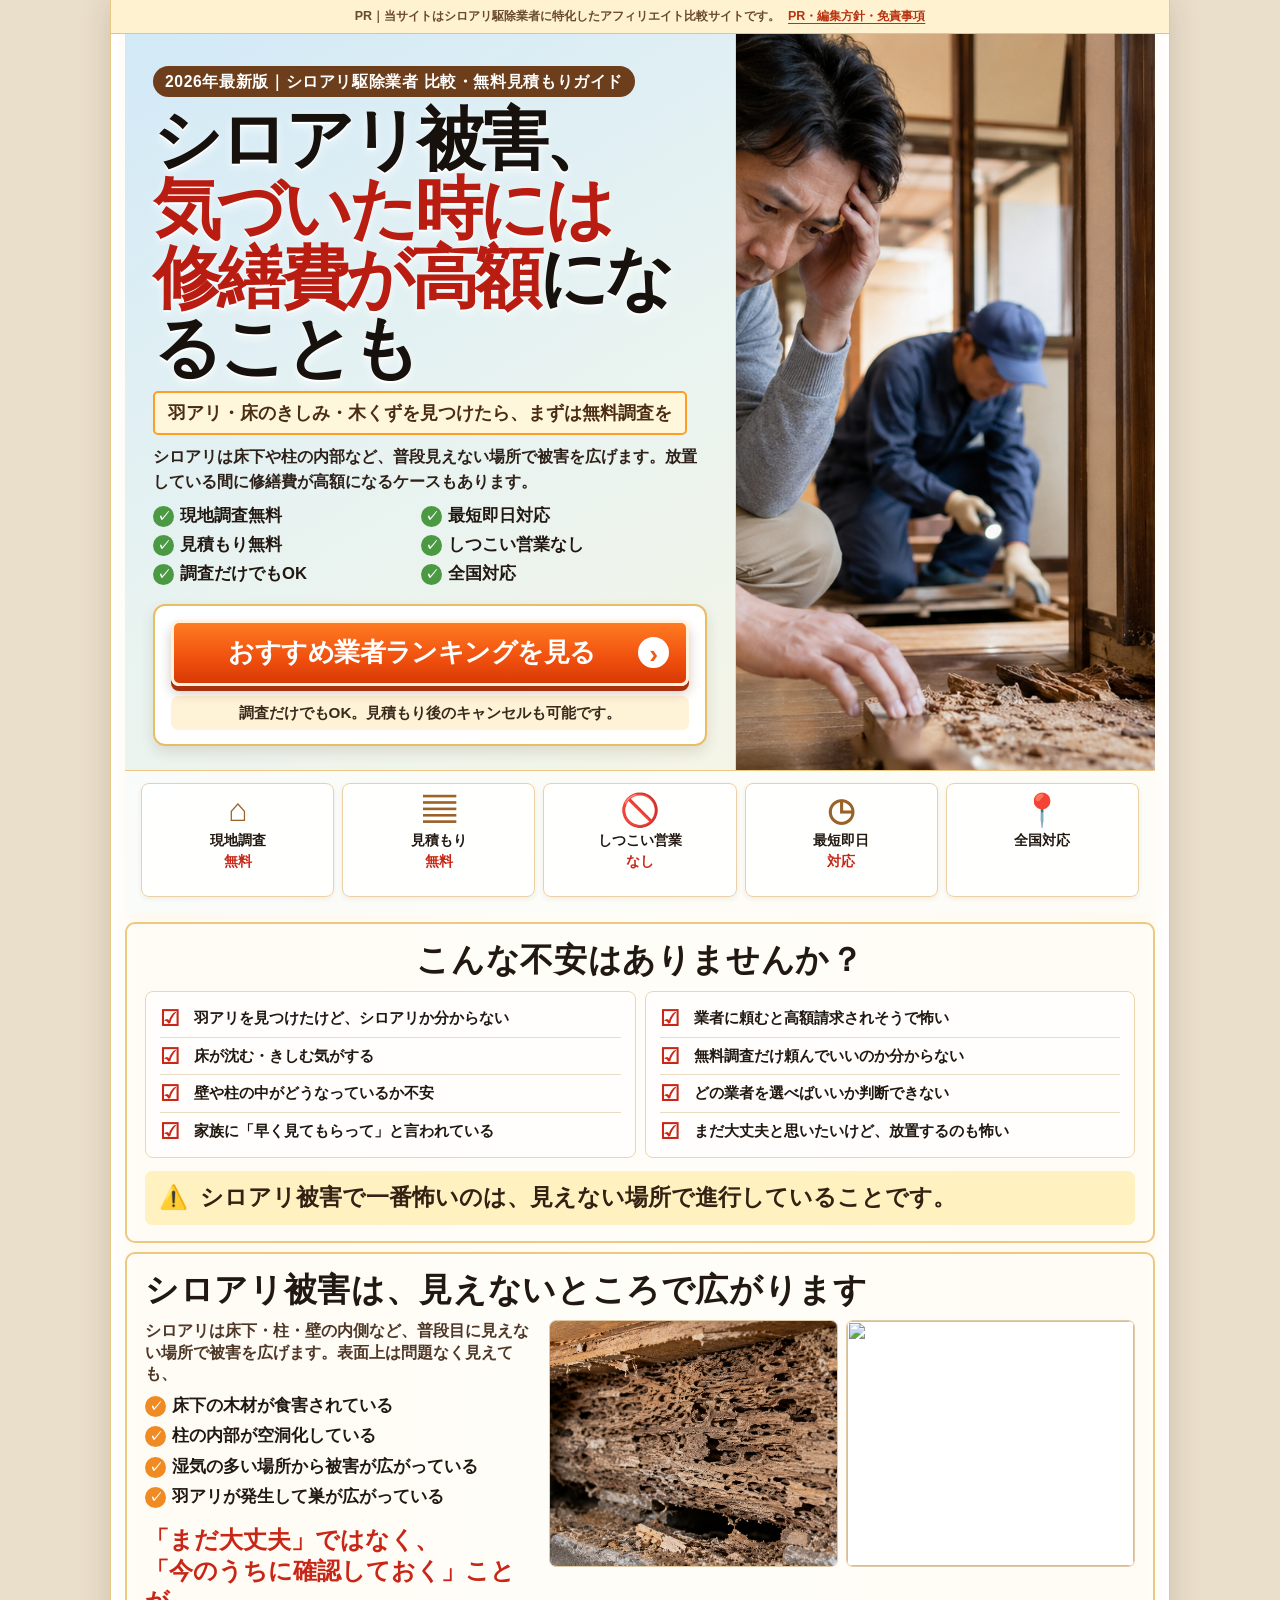
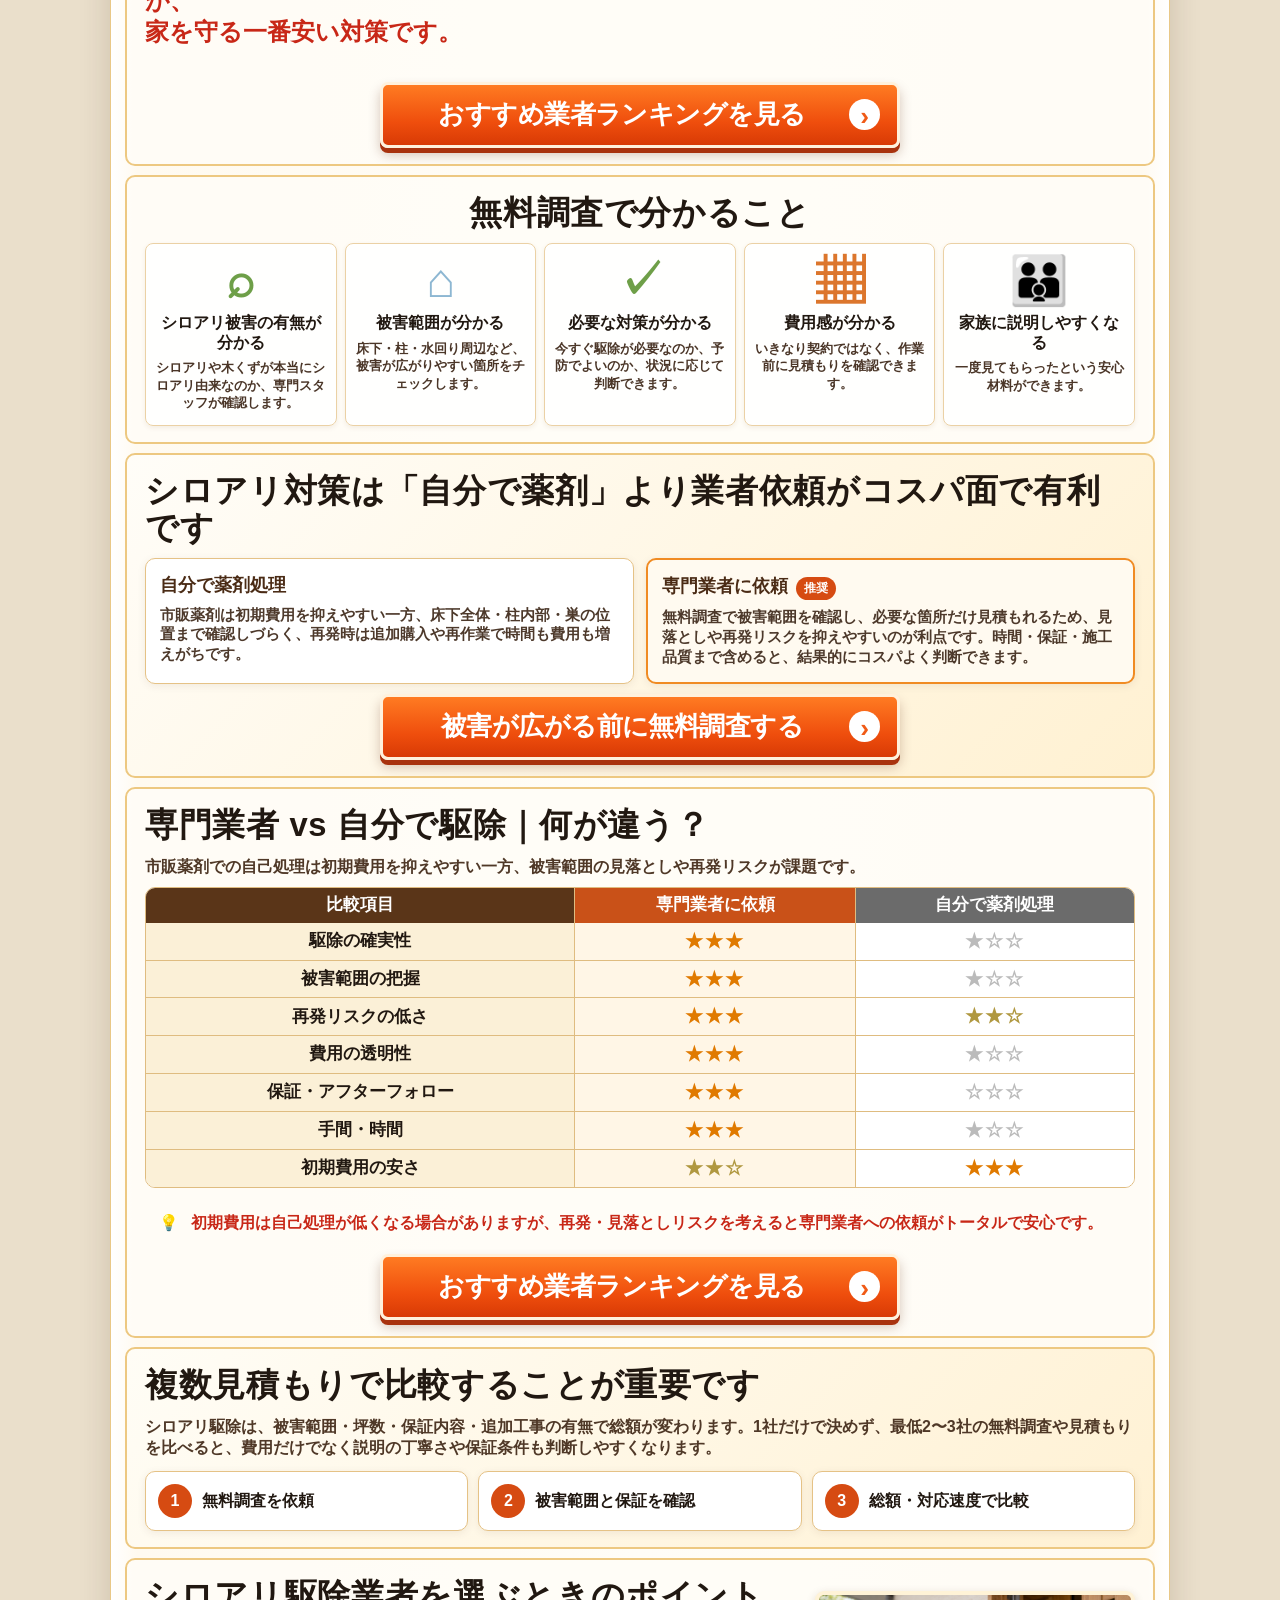
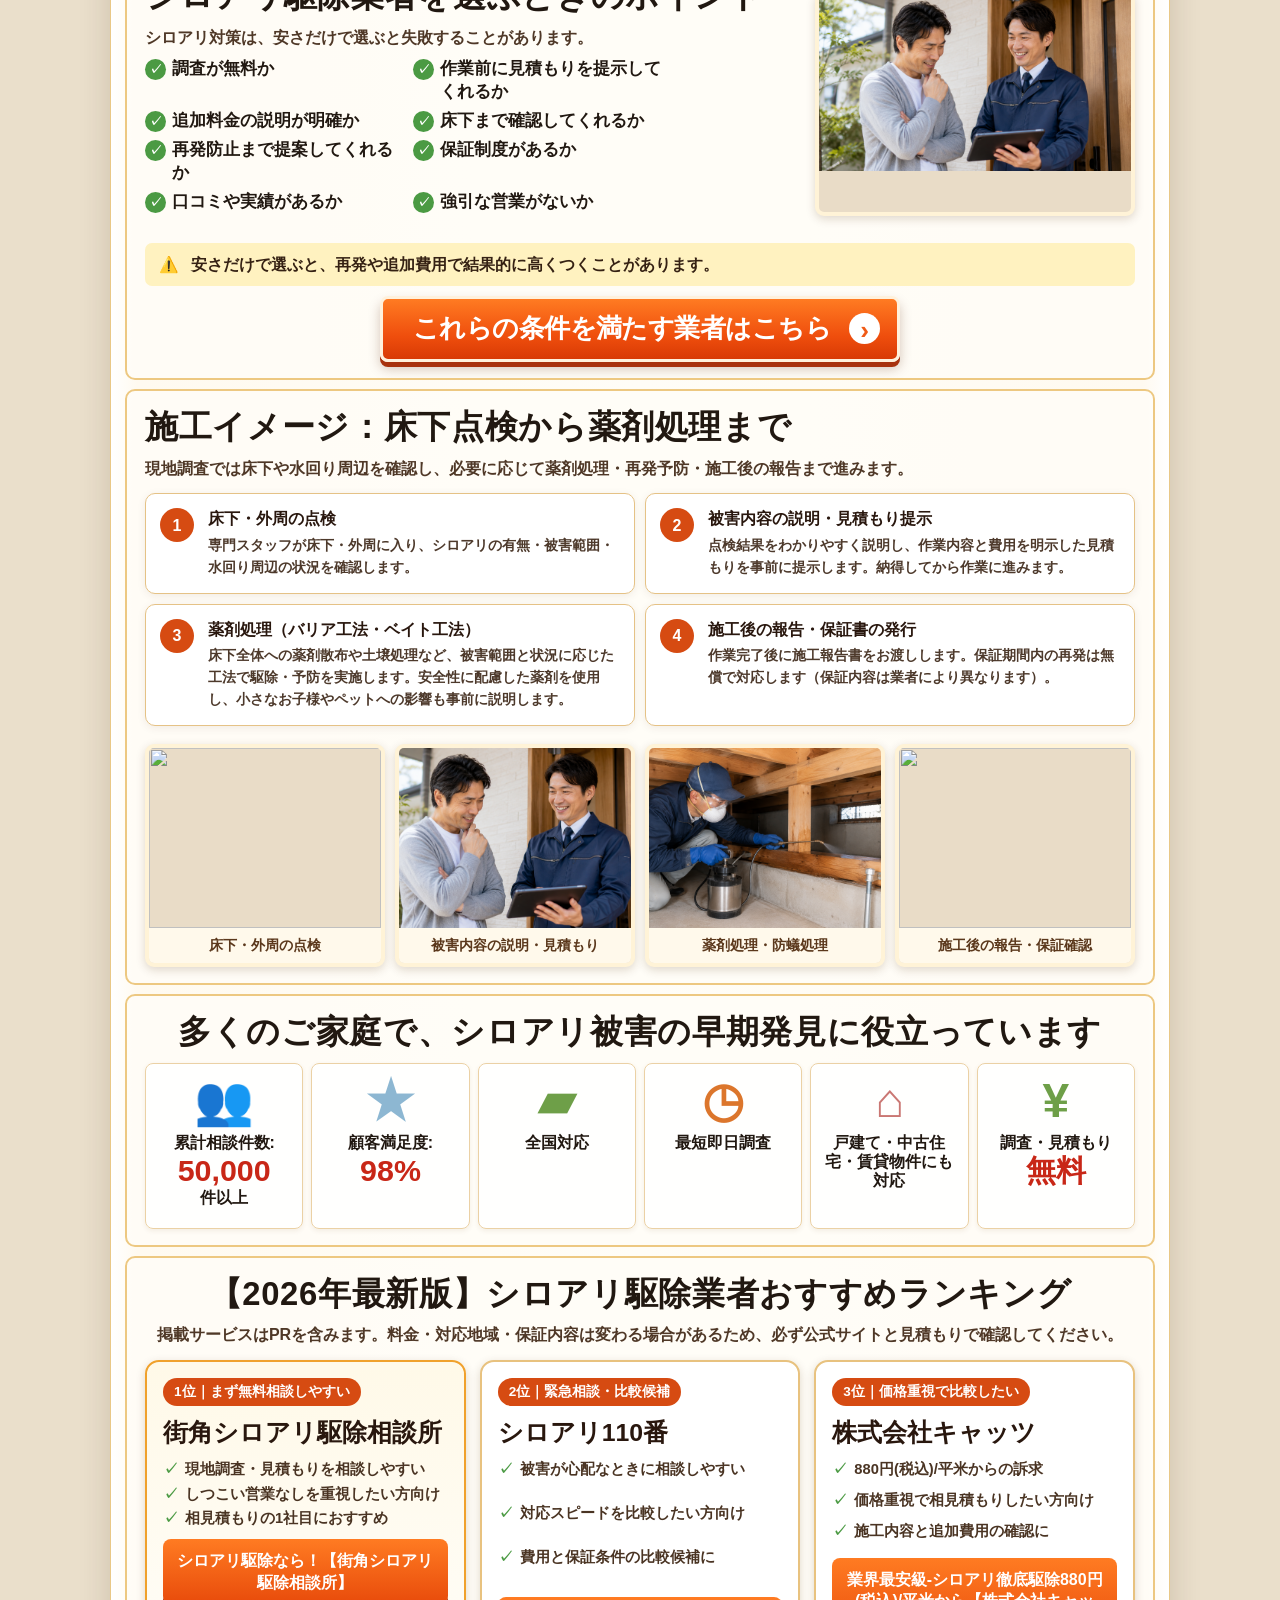
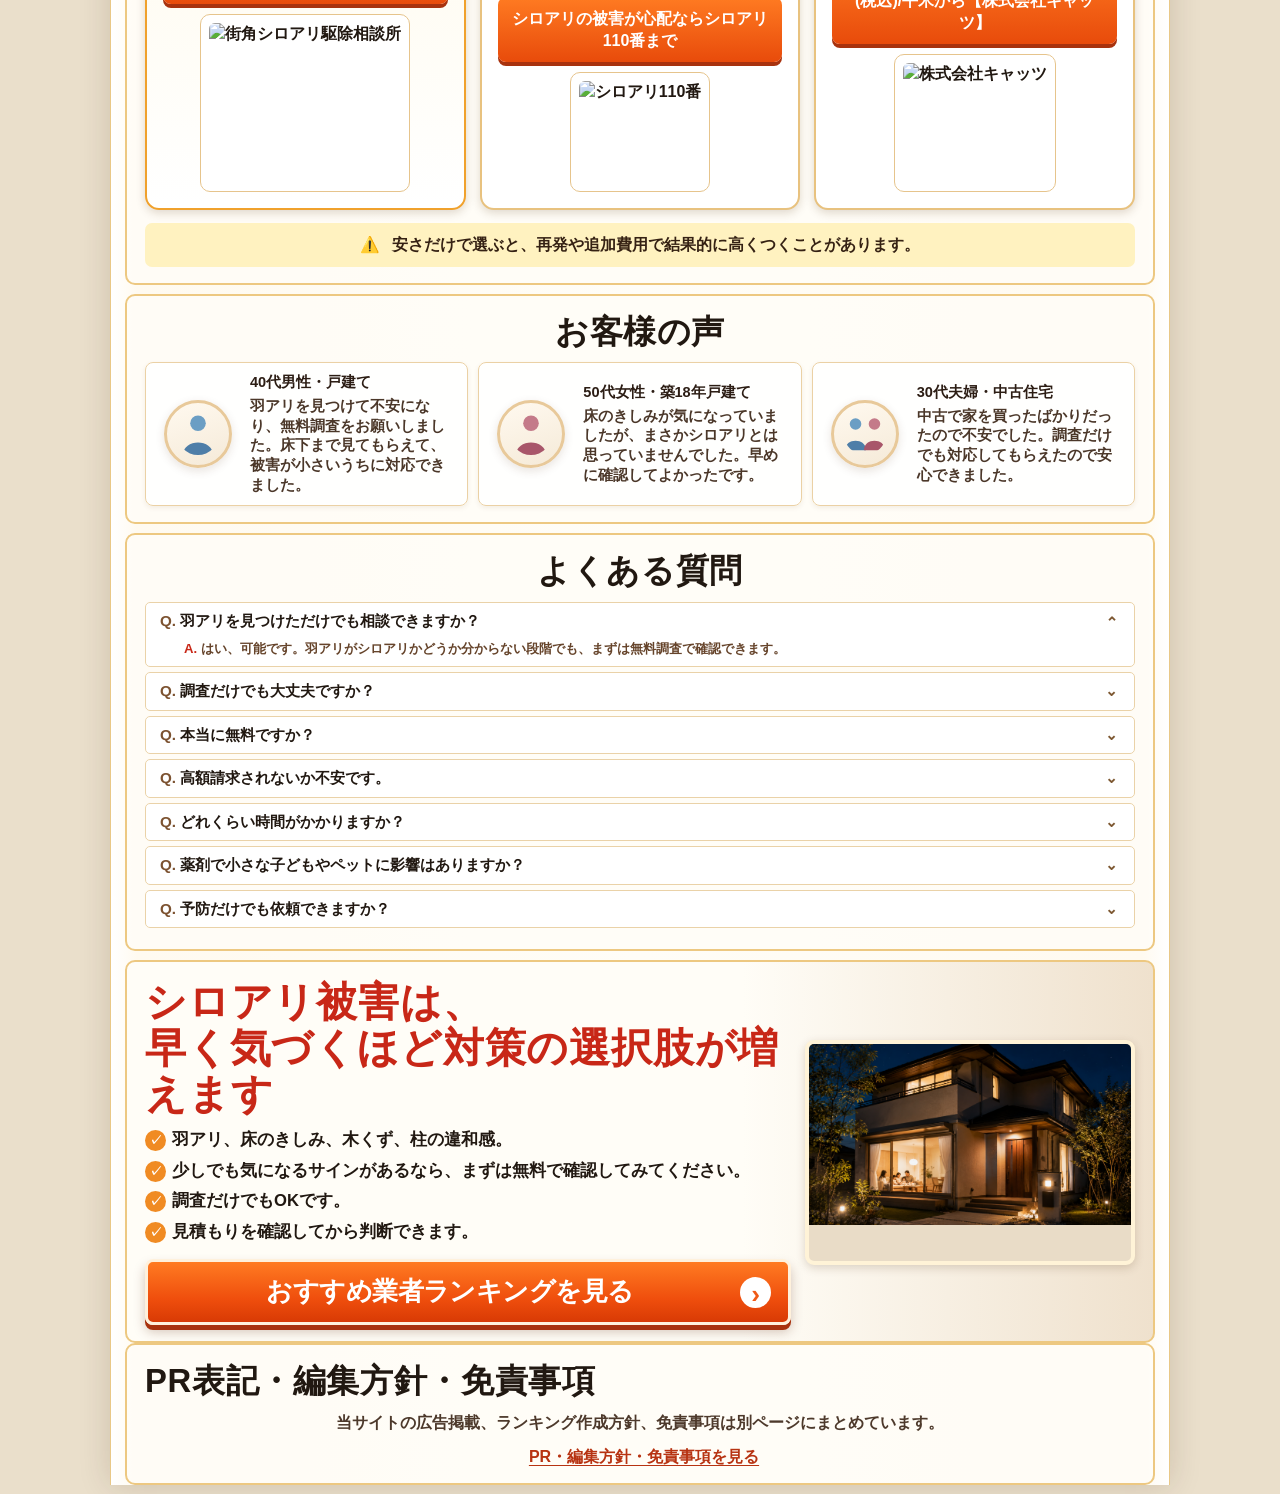
==== index.html @ bb2f39ac "fix: A8アフィリンクのクリック遷移を確実化（報酬取りこぼし防止） gtag_report_conversion が return false で href 遷移をブロックし、 Google広告タ" ====
<!doctype html>
<html lang="ja">
  <head>
    <meta charset="utf-8" />
    <meta name="viewport" content="width=device-width, initial-scale=1" />
    <meta
      name="description"
      content="【2026年最新版】シロアリ駆除業者の無料調査・見積もりを比較できるアフィリエイトLP。複数見積もりで費用と対応を確認。"
    />
    <title>【2026年最新版】シロアリ駆除業者比較｜無料調査・見積もりランキング</title>
    <!-- Google tag (gtag.js) -->
    <script async src="https://www.googletagmanager.com/gtag/js?id=AW-18146496318"></script>
    <script>
      window.dataLayer = window.dataLayer || [];
      function gtag(){dataLayer.push(arguments);}
      gtag('js', new Date());
      gtag('config', 'AW-18146496318');
      gtag('config', 'G-5M4MMZRL4E');
      function gtag_report_conversion(url) {
        gtag('event', 'conversion', {
          'send_to': 'AW-18146496318/rhz1CN7-rr4cEL6e9sxD'
        });
        gtag('event', 'click', {'event_category': 'affiliate', 'event_label': 'gaichu'});
        // href遷移はブロックしない（A8クリックを確実に飛ばす）
      }
    </script>
    <link rel="stylesheet" href="styles.css" />
  </head>
  <body>
    <main class="page-shell">
      <p class="pr-label">PR｜当サイトはシロアリ駆除業者に特化したアフィリエイト比較サイトです。<a href="disclosure.html">PR・編集方針・免責事項</a></p>
      <section class="panel hero" aria-labelledby="hero-title">
        <div class="hero-inner">
          <div class="hero-copy">
            <p class="hero-kicker">2026年最新版｜シロアリ駆除業者 比較・無料見積もりガイド</p>
            <h1 id="hero-title">シロアリ被害、<br /><span>気づいた時には<br />修繕費が高額</span>になることも</h1>
            <p class="lead-box">羽アリ・床のきしみ・木くずを見つけたら、まずは無料調査を</p>
            <p class="body-copy">シロアリは床下や柱の内部など、普段見えない場所で被害を広げます。放置している間に修繕費が高額になるケースもあります。</p>
            <ul class="hero-checks">
              <li>現地調査無料</li>
              <li>最短即日対応</li>
              <li>見積もり無料</li>
              <li>しつこい営業なし</li>
              <li>調査だけでもOK</li>
              <li>全国対応</li>
            </ul>
            <div class="hero-cta">
              <a class="cta-button" href="#affiliate-ranking">おすすめ業者ランキングを見る</a>
              <small>調査だけでもOK。見積もり後のキャンセルも可能です。</small>
            </div>
          </div>
          <figure class="hero-photo" aria-hidden="true">
            <img
              src="/images/ファーストビュー.png"
              alt=""
            />
          </figure>
        </div>
        <div class="merits" aria-label="サービスの特徴">
          <article><b>⌂</b><span>現地調査<br /><em>無料</em></span></article>
          <article><b>▤</b><span>見積もり<br /><em>無料</em></span></article>
          <article><b>🚫</b><span>しつこい営業<br /><em>なし</em></span></article>
          <article><b>◷</b><span>最短即日<br /><em>対応</em></span></article>
          <article><b>📍</b><span>全国対応</span></article>
        </div>
      </section>

      <section class="panel worries" aria-labelledby="worries-title">
        <h2 id="worries-title">こんな不安はありませんか？</h2>
        <div class="check-columns">
          <ul>
            <li>羽アリを見つけたけど、シロアリか分からない</li>
            <li>床が沈む・きしむ気がする</li>
            <li>壁や柱の中がどうなっているか不安</li>
            <li>家族に「早く見てもらって」と言われている</li>
          </ul>
          <ul>
            <li>業者に頼むと高額請求されそうで怖い</li>
            <li>無料調査だけ頼んでいいのか分からない</li>
            <li>どの業者を選べばいいか判断できない</li>
            <li>まだ大丈夫と思いたいけど、放置するのも怖い</li>
          </ul>
        </div>
        <p class="alert">シロアリ被害で一番怖いのは、見えない場所で進行していることです。</p>
      </section>

      <section class="panel damage" aria-labelledby="damage-title">
        <h2 id="damage-title">シロアリ被害は、見えないところで広がります</h2>
        <div class="split-grid">
          <div>
            <p class="body-copy">シロアリは床下・柱・壁の内側など、普段目に見えない場所で被害を広げます。表面上は問題なく見えても、</p>
            <ul class="orange-checks">
              <li>床下の木材が食害されている</li>
              <li>柱の内部が空洞化している</li>
              <li>湿気の多い場所から被害が広がっている</li>
              <li>羽アリが発生して巣が広がっている</li>
            </ul>
            <p class="red-message">「まだ大丈夫」ではなく、<br />「今のうちに確認しておく」ことが、<br />家を守る一番安い対策です。</p>
          </div>
          <div class="damage-gallery damage-gallery-two" aria-hidden="true">
            <figure class="wood-card floor"><img src="/images/シロアリ被害イメージ.png" alt="" /><figcaption>床下の木材食害</figcaption></figure>
            <figure class="wood-card termite-real"><img src="https://upload.wikimedia.org/wikipedia/commons/d/d3/Coptotermes_formosanus_shiraki_USGov_k8204-7.jpg" alt="" /><figcaption>シロアリの実物イメージ</figcaption></figure>
          </div>
        </div>
        <a class="cta-button narrow" href="#affiliate-ranking">おすすめ業者ランキングを見る</a>
      </section>

      <section class="panel facts" aria-labelledby="facts-title">
        <h2 id="facts-title">無料調査で分かること</h2>
        <div class="icon-grid five">
          <article><b>⌕</b><h3>シロアリ被害の有無が分かる</h3><p>シロアリや木くずが本当にシロアリ由来なのか、専門スタッフが確認します。</p></article>
          <article><b>⌂</b><h3>被害範囲が分かる</h3><p>床下・柱・水回り周辺など、被害が広がりやすい箇所をチェックします。</p></article>
          <article><b>✓</b><h3>必要な対策が分かる</h3><p>今すぐ駆除が必要なのか、予防でよいのか、状況に応じて判断できます。</p></article>
          <article><b>▦</b><h3>費用感が分かる</h3><p>いきなり契約ではなく、作業前に見積もりを確認できます。</p></article>
          <article><b>👪</b><h3>家族に説明しやすくなる</h3><p>一度見てもらったという安心材料ができます。</p></article>
        </div>
      </section>

      <section class="panel treatment-compare" aria-labelledby="treatment-title">
        <h2 id="treatment-title">シロアリ対策は「自分で薬剤」より業者依頼がコスパ面で有利です</h2>
        <div class="treatment-grid">
          <article>
            <h3>自分で薬剤処理</h3>
            <p>市販薬剤は初期費用を抑えやすい一方、床下全体・柱内部・巣の位置まで確認しづらく、再発時は追加購入や再作業で時間も費用も増えがちです。</p>
          </article>
          <article class="recommended">
            <h3>専門業者に依頼</h3>
            <p>無料調査で被害範囲を確認し、必要な箇所だけ見積もれるため、見落としや再発リスクを抑えやすいのが利点です。時間・保証・施工品質まで含めると、結果的にコスパよく判断できます。</p>
          </article>
        </div>
        <a class="cta-button narrow" href="#affiliate-ranking">被害が広がる前に無料調査する</a>
      </section>

      <section class="panel compare" aria-labelledby="compare-title">
        <h2 id="compare-title">専門業者 vs 自分で駆除｜何が違う？</h2>
        <p class="body-copy">市販薬剤での自己処理は初期費用を抑えやすい一方、被害範囲の見落としや再発リスクが課題です。</p>
        <table class="star-table">
          <thead>
            <tr>
              <th>比較項目</th>
              <th>専門業者に依頼</th>
              <th>自分で薬剤処理</th>
            </tr>
          </thead>
          <tbody>
            <tr><th>駆除の確実性</th><td><span class="s3">★★★</span></td><td><span class="s1">★☆☆</span></td></tr>
            <tr><th>被害範囲の把握</th><td><span class="s3">★★★</span></td><td><span class="s1">★☆☆</span></td></tr>
            <tr><th>再発リスクの低さ</th><td><span class="s3">★★★</span></td><td><span class="s2">★★☆</span></td></tr>
            <tr><th>費用の透明性</th><td><span class="s3">★★★</span></td><td><span class="s1">★☆☆</span></td></tr>
            <tr><th>保証・アフターフォロー</th><td><span class="s3">★★★</span></td><td><span class="s1">☆☆☆</span></td></tr>
            <tr><th>手間・時間</th><td><span class="s3">★★★</span></td><td><span class="s1">★☆☆</span></td></tr>
            <tr><th>初期費用の安さ</th><td><span class="s2">★★☆</span></td><td><span class="s3">★★★</span></td></tr>
          </tbody>
        </table>
        <p class="hint">初期費用は自己処理が低くなる場合がありますが、再発・見落としリスクを考えると専門業者への依頼がトータルで安心です。</p>
        <a class="cta-button narrow" href="#affiliate-ranking">おすすめ業者ランキングを見る</a>
      </section>

      <section class="panel quote-compare" aria-labelledby="quote-compare-title">
        <h2 id="quote-compare-title">複数見積もりで比較することが重要です</h2>
        <p class="body-copy">シロアリ駆除は、被害範囲・坪数・保証内容・追加工事の有無で総額が変わります。1社だけで決めず、最低2〜3社の無料調査や見積もりを比べると、費用だけでなく説明の丁寧さや保証条件も判断しやすくなります。</p>
        <div class="quote-steps">
          <article><b>1</b><span>無料調査を依頼</span></article>
          <article><b>2</b><span>被害範囲と保証を確認</span></article>
          <article><b>3</b><span>総額・対応速度で比較</span></article>
        </div>
      </section>

      <section class="panel points" aria-labelledby="points-title">
        <div class="points-layout">
          <div>
            <h2 id="points-title">シロアリ駆除業者を選ぶときのポイント</h2>
            <p class="body-copy">シロアリ対策は、安さだけで選ぶと失敗することがあります。</p>
            <ul class="hero-checks compact">
              <li>調査が無料か</li><li>作業前に見積もりを提示してくれるか</li><li>追加料金の説明が明確か</li><li>床下まで確認してくれるか</li><li>再発防止まで提案してくれるか</li><li>保証制度があるか</li><li>口コミや実績があるか</li><li>強引な営業がないか</li>
            </ul>
          </div>
          <figure class="photo-card consult" aria-hidden="true"><img src="/images/業者の安心感.png" alt="" /></figure>
        </div>
        <p class="alert small">安さだけで選ぶと、再発や追加費用で結果的に高くつくことがあります。</p>
        <a class="cta-button narrow" href="#affiliate-ranking">これらの条件を満たす業者はこちら</a>
      </section>

      <section class="panel work-image" aria-labelledby="work-image-title">
        <h2 id="work-image-title">施工イメージ：床下点検から薬剤処理まで</h2>
        <p class="body-copy">現地調査では床下や水回り周辺を確認し、必要に応じて薬剤処理・再発予防・施工後の報告まで進みます。</p>
        <ol class="work-steps">
          <li>
            <span class="step-num">1</span>
            <div>
              <strong>床下・外周の点検</strong>
              <p>専門スタッフが床下・外周に入り、シロアリの有無・被害範囲・水回り周辺の状況を確認します。</p>
            </div>
          </li>
          <li>
            <span class="step-num">2</span>
            <div>
              <strong>被害内容の説明・見積もり提示</strong>
              <p>点検結果をわかりやすく説明し、作業内容と費用を明示した見積もりを事前に提示します。納得してから作業に進みます。</p>
            </div>
          </li>
          <li>
            <span class="step-num">3</span>
            <div>
              <strong>薬剤処理（バリア工法・ベイト工法）</strong>
              <p>床下全体への薬剤散布や土壌処理など、被害範囲と状況に応じた工法で駆除・予防を実施します。安全性に配慮した薬剤を使用し、小さなお子様やペットへの影響も事前に説明します。</p>
            </div>
          </li>
          <li>
            <span class="step-num">4</span>
            <div>
              <strong>施工後の報告・保証書の発行</strong>
              <p>作業完了後に施工報告書をお渡しします。保証期間内の再発は無償で対応します（保証内容は業者により異なります）。</p>
            </div>
          </li>
        </ol>
        <div class="work-gallery">
          <figure class="photo-card"><img src="https://images.pexels.com/photos/7937758/pexels-photo-7937758.jpeg?auto=compress&cs=tinysrgb&w=800" alt="" /><figcaption>床下・外周の点検</figcaption></figure>
          <figure class="photo-card"><img src="/images/業者の安心感.png" alt="" /><figcaption>被害内容の説明・見積もり</figcaption></figure>
          <figure class="photo-card"><img src="/images/薬剤処理.png" alt="" /><figcaption>薬剤処理・防蟻処理</figcaption></figure>
          <figure class="photo-card"><img src="https://images.pexels.com/photos/7937330/pexels-photo-7937330.jpeg?auto=compress&cs=tinysrgb&w=850" alt="" /><figcaption>施工後の報告・保証確認</figcaption></figure>
        </div>
      </section>

      <section class="panel stats" aria-labelledby="stats-title">
        <h2 id="stats-title">多くのご家庭で、シロアリ被害の早期発見に役立っています</h2>
        <div class="icon-grid stats-grid">
          <article><b>👥</b><h3>累計相談件数:<strong>50,000</strong>件以上</h3></article>
          <article><b>★</b><h3>顧客満足度:<strong>98%</strong></h3></article>
          <article><b>▰</b><h3>全国対応</h3></article>
          <article><b>◷</b><h3>最短即日調査</h3></article>
          <article><b>⌂</b><h3>戸建て・中古住宅・賃貸物件にも対応</h3></article>
          <article><b>¥</b><h3>調査・見積もり<strong>無料</strong></h3></article>
        </div>
      </section>

      <section class="panel affiliate-offers" id="affiliate-ranking" aria-labelledby="affiliate-title">
        <h2 id="affiliate-title">【2026年最新版】シロアリ駆除業者おすすめランキング</h2>
        <p class="body-copy">掲載サービスはPRを含みます。料金・対応地域・保証内容は変わる場合があるため、必ず公式サイトと見積もりで確認してください。</p>
        <div class="ranking-list">
          <article class="ranking-card rank-1">
            <p class="rank-label">1位｜まず無料相談しやすい</p>
            <h3>街角シロアリ駆除相談所</h3>
            <ul class="mini-points"><li>現地調査・見積もりを相談しやすい</li><li>しつこい営業なしを重視したい方向け</li><li>相見積もりの1社目におすすめ</li></ul>
            <a class="ranking-text-link" href="https://px.a8.net/svt/ejp?a8mat=4B5OO9+2DQI7E+5BYA+ZQ80I" rel="nofollow" onclick="gtag_report_conversion('https://px.a8.net/svt/ejp?a8mat=4B5OO9+2DQI7E+5BYA+ZQ80I')">シロアリ駆除なら！【街角シロアリ駆除相談所】</a>
            <img class="tracking-pixel" border="0" width="1" height="1" src="https://www19.a8.net/0.gif?a8mat=4B5OO9+2DQI7E+5BYA+ZQ80I" alt="" />
            <a class="banner-link" href="https://px.a8.net/svt/ejp?a8mat=4B5OO9+2DQI7E+5BYA+ZRALD" rel="nofollow" onclick="gtag_report_conversion('https://px.a8.net/svt/ejp?a8mat=4B5OO9+2DQI7E+5BYA+ZRALD')"><img border="0" width="300" height="250" alt="街角シロアリ駆除相談所" src="https://www23.a8.net/svt/bgt?aid=260605737144&wid=004&eno=01&mid=s00000024877006006000&mc=1" /></a>
            <img class="tracking-pixel" border="0" width="1" height="1" src="https://www13.a8.net/0.gif?a8mat=4B5OO9+2DQI7E+5BYA+ZRALD" alt="" />
          </article>
          <article class="ranking-card rank-2">
            <p class="rank-label">2位｜緊急相談・比較候補</p>
            <h3>シロアリ110番</h3>
            <ul class="mini-points"><li>被害が心配なときに相談しやすい</li><li>対応スピードを比較したい方向け</li><li>費用と保証条件の比較候補に</li></ul>
            <a class="ranking-text-link" href="https://px.a8.net/svt/ejp?a8mat=4B5OO9+2EXDEY+39GM+HX5B6" rel="nofollow" onclick="gtag_report_conversion('https://px.a8.net/svt/ejp?a8mat=4B5OO9+2EXDEY+39GM+HX5B6')">シロアリの被害が心配ならシロアリ110番まで</a>
            <img class="tracking-pixel" border="0" width="1" height="1" src="https://www15.a8.net/0.gif?a8mat=4B5OO9+2EXDEY+39GM+HX5B6" alt="" />
            <a class="banner-link" href="https://px.a8.net/svt/ejp?a8mat=4B5OO9+2EXDEY+39GM+HWI5T" rel="nofollow" onclick="gtag_report_conversion('https://px.a8.net/svt/ejp?a8mat=4B5OO9+2EXDEY+39GM+HWI5T')"><img border="0" width="300" height="250" alt="シロアリ110番" src="https://www22.a8.net/svt/bgt?aid=260605737146&wid=004&eno=01&mid=s00000015223003007000&mc=1" /></a>
            <img class="tracking-pixel" border="0" width="1" height="1" src="https://www18.a8.net/0.gif?a8mat=4B5OO9+2EXDEY+39GM+HWI5T" alt="" />
          </article>
          <article class="ranking-card rank-3">
            <p class="rank-label">3位｜価格重視で比較したい</p>
            <h3>株式会社キャッツ</h3>
            <ul class="mini-points"><li>880円(税込)/平米からの訴求</li><li>価格重視で相見積もりしたい方向け</li><li>施工内容と追加費用の確認に</li></ul>
            <a class="ranking-text-link" href="https://px.a8.net/svt/ejp?a8mat=4B5OO9+2EBXT6+58FW+5YJRM" rel="nofollow" onclick="gtag_report_conversion('https://px.a8.net/svt/ejp?a8mat=4B5OO9+2EBXT6+58FW+5YJRM')">業界最安級-シロアリ徹底駆除880円(税込)/平米から【株式会社キャッツ】</a>
            <img class="tracking-pixel" border="0" width="1" height="1" src="https://www10.a8.net/0.gif?a8mat=4B5OO9+2EBXT6+58FW+5YJRM" alt="" />
            <a class="banner-link" href="https://px.a8.net/svt/ejp?a8mat=4B5OO9+2EBXT6+58FW+63H8H" rel="nofollow" onclick="gtag_report_conversion('https://px.a8.net/svt/ejp?a8mat=4B5OO9+2EBXT6+58FW+63H8H')"><img border="0" width="300" height="250" alt="株式会社キャッツ" src="https://www29.a8.net/svt/bgt?aid=260605737145&wid=004&eno=01&mid=s00000024422001024000&mc=1" /></a>
            <img class="tracking-pixel" border="0" width="1" height="1" src="https://www14.a8.net/0.gif?a8mat=4B5OO9+2EBXT6+58FW+63H8H" alt="" />
          </article>
        </div>
        <p class="alert small">安さだけで選ぶと、再発や追加費用で結果的に高くつくことがあります。</p>
      </section>

      <section class="panel voices" aria-labelledby="voices-title">
        <h2 id="voices-title">お客様の声</h2>
        <div class="voice-grid">
          <article>
            <svg class="avatar-svg" viewBox="0 0 60 70" xmlns="http://www.w3.org/2000/svg" aria-hidden="true">
              <circle cx="30" cy="17" r="13" fill="#6b9ec4"/>
              <path d="M5 70 C5 42 55 42 55 70Z" fill="#4e7ea8"/>
            </svg>
            <p><b>40代男性・戸建て</b>羽アリを見つけて不安になり、無料調査をお願いしました。床下まで見てもらえて、被害が小さいうちに対応できました。</p>
          </article>
          <article>
            <svg class="avatar-svg" viewBox="0 0 60 70" xmlns="http://www.w3.org/2000/svg" aria-hidden="true">
              <circle cx="30" cy="17" r="13" fill="#c47a89"/>
              <path d="M5 70 C5 42 55 42 55 70Z" fill="#a8566a"/>
            </svg>
            <p><b>50代女性・築18年戸建て</b>床のきしみが気になっていましたが、まさかシロアリとは思っていませんでした。早めに確認してよかったです。</p>
          </article>
          <article>
            <svg class="avatar-svg" viewBox="0 0 80 70" xmlns="http://www.w3.org/2000/svg" aria-hidden="true">
              <circle cx="22" cy="16" r="11" fill="#6b9ec4"/>
              <path d="M2 66 C2 42 42 42 42 66Z" fill="#4e7ea8"/>
              <circle cx="58" cy="16" r="11" fill="#c47a89"/>
              <path d="M38 66 C38 42 78 42 78 66Z" fill="#a8566a"/>
            </svg>
            <p><b>30代夫婦・中古住宅</b>中古で家を買ったばかりだったので不安でした。調査だけでも対応してもらえたので安心できました。</p>
          </article>
        </div>

      </section>

      <section class="panel faq" aria-labelledby="faq-title">
        <h2 id="faq-title">よくある質問</h2>
        <details open><summary>羽アリを見つけただけでも相談できますか？</summary><p>はい、可能です。羽アリがシロアリかどうか分からない段階でも、まずは無料調査で確認できます。</p></details>
        <details><summary>調査だけでも大丈夫ですか？</summary><p>大丈夫です。調査後に必ず契約する必要はありません。被害状況と見積もりを確認したうえで判断できます。</p></details>
        <details><summary>本当に無料ですか？</summary><p>調査・見積もりは無料です。作業が必要な場合も、事前に費用を提示します。</p></details>
        <details><summary>高額請求されないか不安です。</summary><p>作業前に見積もりを提示し、内容に納得してから作業に進みます。不安な場合は、まず調査だけでも問題ありません。</p></details>
        <details><summary>どれくらい時間がかかりますか？</summary><p>一般的な調査では、建物状況にもよりますが30〜60分程度が目安です。</p></details>
        <details><summary>薬剤で小さな子どもやペットに影響はありますか？</summary><p>安全性に配慮した薬剤と施工方法をご提案します。心配な点は事前にお知らせください。</p></details>
        <details><summary>予防だけでも依頼できますか？</summary><p>可能です。被害がない場合でも、防蟻処理や定期点検で発生リスクを下げられます。</p></details>
      </section>

      <section class="panel closing" id="contact" aria-labelledby="closing-title">
        <div>
          <h2 id="closing-title">シロアリ被害は、<br />早く気づくほど対策の選択肢が増えます</h2>
          <ul class="orange-checks">
            <li>羽アリ、床のきしみ、木くず、柱の違和感。</li>
            <li>少しでも気になるサインがあるなら、まずは無料で確認してみてください。</li>
            <li>調査だけでもOKです。</li>
            <li>見積もりを確認してから判断できます。</li>
          </ul>
          <a class="cta-button" href="#affiliate-ranking">おすすめ業者ランキングを見る</a>
        </div>
        <figure class="photo-card closing-photo" aria-hidden="true"><img src="/images/最終CTA.png" alt="" /></figure>
      </section>
      <section class="panel disclosure-link" aria-labelledby="disclosure-link-title">
        <h2 id="disclosure-link-title">PR表記・編集方針・免責事項</h2>
        <p>当サイトの広告掲載、ランキング作成方針、免責事項は別ページにまとめています。</p>
        <a class="text-link" href="disclosure.html">PR・編集方針・免責事項を見る</a>
      </section>
    </main>
  </body>
</html>
---- styles.css ----
:root {
  --paper: #fffaf0;
  --cream: #fff5dd;
  --line: #edc881;
  --brown: #5a3518;
  --dark: #211811;
  --red: #c82717;
  --orange: #f05a16;
  --orange-dark: #d94209;
  --green: #4b9a43;
  --muted: #6d5b4b;
  --shadow: 0 3px 10px rgba(78, 42, 13, 0.18);
}

* { box-sizing: border-box; }

html { scroll-behavior: smooth; }

body {
  margin: 0;
  color: var(--dark);
  font-family: "Arial", "Hiragino Kaku Gothic ProN", "Yu Gothic", Meiryo, sans-serif;
  font-weight: 700;
  line-height: 1.35;
  background: #eadfcb;
}

a { color: inherit; text-decoration: none; }

.page-shell {
  width: min(100%, 1060px);
  margin: 0 auto;
  background: linear-gradient(90deg, #fff 0, var(--paper) 2.5%, #fffdf7 50%, var(--paper) 97.5%, #fff 100%);
  border-left: 1px solid #e9c887;
  border-right: 1px solid #e9c887;
  box-shadow: 0 0 30px rgba(55, 34, 14, 0.16);
}

.panel {
  position: relative;
  margin: 0 10px 9px;
  padding: 16px 12px 14px;
  overflow: hidden;
  background: rgba(255, 253, 247, 0.88);
  border: 2px solid var(--line);
  border-radius: 10px;
}

h1, h2, h3, p, ul, figure { margin-top: 0; }

h2 {
  margin-bottom: 12px;
  padding-left: 50px;
  font-size: clamp(1.35rem, 5vw, 2.05rem);
  line-height: 1.12;
  letter-spacing: .02em;
  text-align: left;
}

.body-copy {
  margin-bottom: 10px;
  color: #4f3827;
  font-size: clamp(.86rem, 2.4vw, 1rem);
}

.hero {
  min-height: 620px;
  margin: 0 0 9px;
  padding: 15px 12px 11px;
  border: 0;
  border-radius: 0;
  background:
    radial-gradient(circle at 72% 8%, rgba(255,255,255,.84) 0 11%, transparent 28%),
    linear-gradient(105deg, rgba(255,255,255,.98) 0 42%, rgba(255,255,255,.64) 55%, transparent 66%),
    linear-gradient(#cfe7f8 0 32%, #eef5f4 48%, #fff6df 100%);
}

.hero-copy { position: relative; z-index: 2; max-width: 650px; padding: 8px 0 0 58px; }

.hero h1 {
  margin-bottom: 9px;
  font-size: clamp(2rem, 7.2vw, 3.75rem);
  line-height: 1.05;
  letter-spacing: -.05em;
  text-shadow: 2px 2px 0 rgba(255,255,255,.82);
}

.hero h1 span { color: var(--red); }

.lead-box {
  display: inline-block;
  margin-bottom: 10px;
  padding: 8px 13px;
  color: #4a2d12;
  font-size: clamp(.88rem, 2.5vw, 1.12rem);
  background: #fff7dc;
  border: 2px solid #ff9d25;
  border-radius: 5px;
}

.hero-checks,
.orange-checks {
  display: grid;
  gap: 8px 20px;
  padding: 0;
  list-style: none;
}

.hero-checks { grid-template-columns: repeat(2, minmax(150px, 1fr)); max-width: 600px; }

.hero-checks li,
.orange-checks li {
  position: relative;
  padding-left: 27px;
  font-size: clamp(.92rem, 2.35vw, 1.04rem);
}

.hero-checks li::before,
.orange-checks li::before {
  position: absolute;
  left: 0;
  top: 1px;
  display: grid;
  width: 21px;
  height: 21px;
  place-items: center;
  color: #fff;
  font-size: 13px;
  line-height: 1;
  content: "✓";
  background: var(--green);
  border-radius: 50%;
}

.orange-checks li::before { background: #f08b23; }

.hero-visual { position: absolute; inset: 0; pointer-events: none; }


.termite-photo {
  position: relative;
  overflow: hidden;
  background:
    radial-gradient(ellipse at 20% 55%, rgba(0,0,0,.18) 0 7%, transparent 8%),
    repeating-linear-gradient(22deg, #8a572f 0 16px, #6c421f 17px 26px, #b57a42 27px 38px);
  border: 5px solid #fff4e0;
  box-shadow: var(--shadow);
}

.termite-photo.large {
  position: absolute;
  right: 248px;
  top: 250px;
  width: 260px;
  height: 230px;
  border-radius: 50%;
}


.merits {
  position: absolute;
  z-index: 4;
  left: 20px;
  right: 430px;
  bottom: 20px;
  display: grid;
  grid-template-columns: repeat(5, 1fr);
  gap: 7px;
}

.merits article,
.icon-grid article,
.voice-grid article {
  background: rgba(255,255,255,.92);
  border: 1px solid #ebd1a5;
  border-radius: 8px;
  box-shadow: 0 2px 5px rgba(97,58,18,.08);
}

.merits article { min-height: 114px; padding: 9px 4px; text-align: center; }
.merits b { display: block; color: #9a6129; font-size: 2rem; line-height: 1.1; }
.merits span { font-size: .88rem; }
.merits em { color: var(--red); font-style: normal; }

.hero-cta {
  position: absolute;
  z-index: 5;
  right: 10px;
  bottom: 25px;
  width: 415px;
  text-align: center;
}

.cta-button {
  position: relative;
  display: inline-flex;
  align-items: center;
  justify-content: center;
  min-height: 68px;
  width: min(100%, 500px);
  padding: 12px 60px 12px 24px;
  color: #fff;
  font-size: clamp(1.1rem, 3.6vw, 1.65rem);
  font-weight: 900;
  letter-spacing: -.02em;
  text-align: center;
  background: linear-gradient(#ff7b22, #ef4e0d 62%, #d83a05);
  border: 3px solid #fff1dc;
  border-radius: 8px;
  box-shadow: 0 5px 0 #a8320e, 0 7px 12px rgba(87,32,5,.25);
  transition: transform .18s ease, filter .18s ease, box-shadow .18s ease;
}

.cta-button::after {
  position: absolute;
  right: 17px;
  display: grid;
  width: 31px;
  height: 31px;
  place-items: center;
  color: var(--orange);
  content: "›";
  background: #fff;
  border-radius: 50%;
}

.cta-button:hover,
.cta-button:focus-visible {
  transform: translateY(3px);
  filter: saturate(1.18) brightness(1.05);
  box-shadow: 0 2px 0 #a8320e, 0 4px 9px rgba(87,32,5,.22);
}

.hero-cta small { display: block; margin-top: 12px; color: #5c4030; font-size: .95rem; }

.worries h2,
.facts h2,
.stats h2,
.voices h2,
.faq h2 { text-align: center; }

.check-columns {
  display: grid;
  grid-template-columns: 1fr;
  gap: 9px;
}

.check-columns ul {
  margin: 0;
  padding: 8px 14px;
  list-style: none;
  background: rgba(255,255,255,.72);
  border: 1px solid #ecd6ae;
  border-radius: 8px;
}

.check-columns li {
  position: relative;
  padding: 8px 0 8px 34px;
  border-bottom: 1px solid #eadcc2;
  font-size: .95rem;
}

.check-columns li:last-child { border-bottom: 0; }
.check-columns li::before { position: absolute; left: 0; color: var(--red); content: "☑"; font-size: 1.35rem; line-height: 1; }

.alert,
.hint {
  margin: 13px 0 0;
  padding: 11px 14px 11px 54px;
  color: #352113;
  font-size: clamp(1rem, 3vw, 1.45rem);
  background: #fff2c0;
  border-radius: 7px;
}
.alert::before,
.hint::before { margin-left: -40px; margin-right: 12px; content: "⚠️"; }
.hint { color: var(--red); font-size: .98rem; background: transparent; }
.hint::before { content: "💡"; }
.alert.small { font-size: .98rem; }

.split-grid,
.points-layout,
.closing { display: grid; gap: 14px; }

.damage-gallery {
  display: grid;
  grid-template-columns: repeat(2, 1fr);
  gap: 8px;
}

.wood-card {
  overflow: hidden;
  margin: 0;
  background: #fff;
  border: 1px solid #e0cba6;
  border-radius: 7px;
  text-align: center;
}

.wood-card figcaption { padding: 7px 3px; color: #6b3c1d; font-size: .83rem; }

.red-message { color: var(--red); font-size: clamp(1.05rem, 3.1vw, 1.5rem); line-height: 1.28; }
.narrow { display: flex; margin: 10px auto 0; }

.icon-grid { display: grid; gap: 8px; }
.icon-grid article { padding: 13px 8px; text-align: center; }
.icon-grid b { display: block; color: #6e9f48; font-size: 3rem; line-height: 1; }
.icon-grid article:nth-child(2) b { color: #8db7d2; }
.icon-grid article:nth-child(4) b { color: #dc762c; }
.icon-grid article:nth-child(5) b { color: #ca7773; }
.icon-grid h3 { margin: 8px 0 7px; font-size: 1rem; line-height: 1.2; }
.icon-grid p { margin: 0; color: #4b3628; font-size: .82rem; font-weight: 700; }

.compare-layout { display: grid; gap: 13px; align-items: stretch; }
table { width: 100%; border-collapse: separate; border-spacing: 0; overflow: hidden; font-size: clamp(.78rem, 2.2vw, 1.05rem); text-align: center; background: #fff; border: 1px solid #dfbc80; border-radius: 7px; }
th, td { padding: 6px 4px; border-right: 1px solid #dfbc80; border-bottom: 1px solid #dfbc80; }
th:last-child, td:last-child { border-right: 0; }
tr:last-child th, tr:last-child td { border-bottom: 0; }
thead th { color: #fff; background: #c95118; }
thead th:first-child { background: #896b43; }
thead th:last-child { background: #5d3a1d; }
tbody th { background: #fbf0d7; }


.compact { grid-template-columns: 1fr; }
.stats-grid strong { display: block; color: var(--red); font-size: 1.9rem; }
.note { margin: 9px 0 0; color: #76583e; font-size: .78rem; text-align: center; }

.voice-grid { display: grid; gap: 10px; }
.voice-grid article { display: grid; grid-template-columns: 86px 1fr; gap: 10px; align-items: center; min-height: 130px; padding: 10px; }
.voice-grid p { margin: 0; color: #4b3729; font-size: .91rem; }
.voice-grid b { display: block; color: #2c1d14; margin-bottom: 4px; }
.avatar {
  display: block;
  width: 78px;
  height: 88px;
  border-radius: 50% 50% 18px 18px;
  background:
    radial-gradient(circle at 50% 28%, #f0c199 0 22%, transparent 22.5%),
    radial-gradient(circle at 50% 16%, #2a2521 0 19%, transparent 19.5%),
    linear-gradient(#fff 42%, #76996d 42%);
}
.avatar.female { background: radial-gradient(circle at 50% 28%, #efc49d 0 22%, transparent 22.5%), radial-gradient(circle at 50% 18%, #876143 0 25%, transparent 25.5%), linear-gradient(#fff 43%, #c98268 43%); }
.avatar.couple-icon { background: radial-gradient(circle at 33% 29%, #efc49d 0 15%, transparent 15.5%), radial-gradient(circle at 67% 28%, #f0c199 0 15%, transparent 15.5%), linear-gradient(90deg, #d97f5d 0 50%, #81a864 50%); }

.faq details { background: #fff; border: 1px solid #ead2a8; border-radius: 5px; margin-bottom: 5px; }
.faq summary { position: relative; cursor: pointer; padding: 8px 44px 8px 14px; font-size: .95rem; list-style: none; }
.faq summary::-webkit-details-marker { display: none; }
.faq summary::before { color: #7c5230; content: "Q. "; }
.faq summary::after { position: absolute; right: 16px; content: "⌄"; color: #7d5832; }
.faq details[open] summary::after { transform: rotate(180deg); }
.faq p { margin: 0; padding: 0 14px 9px 38px; color: #66442b; font-size: .82rem; font-weight: 700; }
.faq p::before { color: var(--red); content: "A. "; font-weight: 900; }

.closing { margin-bottom: 0; background: linear-gradient(90deg, #fffdf7 0 60%, #efe1cd 100%); }
.closing h2 { padding-left: 50px; color: var(--red); font-size: clamp(1.7rem, 5.8vw, 2.55rem); }
.closing-photo {
  min-height: 200px;
  background:
    radial-gradient(circle at 30% 32%, #edc399 0 9%, transparent 9.5%),
    radial-gradient(circle at 31% 23%, #8b5638 0 10%, transparent 10.5%),
    radial-gradient(circle at 64% 30%, #edc399 0 8%, transparent 8.5%),
    radial-gradient(circle at 64% 21%, #252525 0 9%, transparent 9.5%),
    linear-gradient(90deg, #efe2d0 0 46%, #f4f8f5 46% 100%);
}

@media (min-width: 560px) {
  .panel { margin-left: 14px; margin-right: 14px; padding: 18px 18px 16px; }
  .check-columns { grid-template-columns: 1fr 1fr; }
  .damage-gallery { grid-template-columns: repeat(4, 1fr); }
  .icon-grid { grid-template-columns: repeat(3, 1fr); }
  .voice-grid { grid-template-columns: repeat(3, 1fr); }
  .voice-grid article { grid-template-columns: 84px 1fr; }
}

@media (min-width: 760px) {
  .hero { min-height: 610px; }
  .split-grid { grid-template-columns: .9fr 1.35fr; align-items: start; }
  .compare-layout { grid-template-columns: 1fr 270px; }
  .points-layout { grid-template-columns: 1fr 320px; align-items: center; }
  .closing { grid-template-columns: 1fr 330px; align-items: center; }
  .five { grid-template-columns: repeat(5, 1fr); }
  .stats-grid { grid-template-columns: repeat(6, 1fr); }
  .compact { grid-template-columns: repeat(2, minmax(210px, 1fr)); }
}

@media (max-width: 900px) {
  .hero { padding-bottom: 350px; }
  .hero-copy { max-width: 100%; padding-left: 50px; }
  .merits { left: 10px; right: 10px; bottom: 165px; grid-template-columns: repeat(5, 1fr); }
  .hero-cta { left: 10px; right: 10px; bottom: 20px; width: auto; }
}

@media (max-width: 559px) {
  .page-shell { border: 0; }
  .panel { margin-left: 7px; margin-right: 7px; }
  h2 { padding-left: 42px; }
  .hero { min-height: 770px; padding-bottom: 330px; }
  .hero-copy { padding-left: 44px; }
  .hero h1 { font-size: clamp(1.92rem, 9vw, 2.65rem); }
  .hero-checks { grid-template-columns: 1fr; gap: 5px; }
  .merits { bottom: 150px; grid-template-columns: repeat(5, 1fr); gap: 4px; }
  .merits article { min-height: 82px; padding: 5px 2px; }
  .merits b { font-size: 1.35rem; }
  .merits span { font-size: .62rem; line-height: 1.15; }
  .cta-button { min-height: 58px; padding-left: 14px; padding-right: 46px; }
  .cta-button::after { right: 10px; width: 26px; height: 26px; }
  .hero-cta small { font-size: .75rem; }
  .icon-grid { grid-template-columns: 1fr; }
  .voice-grid article { grid-template-columns: 74px 1fr; }
  .avatar { width: 68px; height: 78px; }
}

/* Real photo integration. */
img {
  display: block;
  max-width: 100%;
}

.hero-visual img,
.photo-card img,
.wood-card img {
  width: 100%;
  height: 100%;
  object-fit: cover;
}

.hero-house,
.hero-couple {
  position: absolute;
  display: block;
  border: 4px solid rgba(255, 250, 235, 0.95);
  box-shadow: 0 12px 24px rgba(63, 34, 12, 0.28);
}

.hero-house {
  top: 0;
  right: 205px;
  width: 470px;
  height: 262px;
  object-position: center;
  clip-path: polygon(5% 0, 100% 0, 100% 86%, 0 100%, 0 18%);
  filter: saturate(1.04) contrast(1.03);
}

.hero-couple {
  top: 45px;
  right: 12px;
  width: 340px;
  height: 435px;
  object-position: 50% 45%;
  border-radius: 22px 22px 0 0;
  filter: drop-shadow(0 4px 4px rgba(0, 0, 0, 0.22));
}

.termite-photo.large {
  display: block;
  right: 255px;
  top: 255px;
  width: 280px;
  height: 225px;
  margin: 0;
  border: 6px solid #fff4e0;
  background: #6c421f;
}

.termite-photo.large img {
  object-position: center;
}

.wood-card img {
  min-height: 132px;
  aspect-ratio: 1 / 1.18;
  object-position: center;
}

.wood-card.pillar img { object-position: 45% 50%; }
.wood-card.chips img { object-position: 50% 58%; }
.wood-card.termites img { object-position: center; }


.photo-card {
  min-height: 225px;
  margin: 0;
  overflow: hidden;
  border: 4px solid #fff3d7;
  border-radius: 9px;
  box-shadow: var(--shadow);
  background: #e9dcc7;
}

.inspector,
.consult,
.closing-photo {
  background: #e9dcc7;
  box-shadow: var(--shadow);
}

.inspector img { object-position: 25% 55%; }
.consult img { object-position: 52% 40%; }
.closing-photo img { object-position: 42% 45%; }

.photo-credit {
  margin: 0;
  padding: 2px 14px 8px;
  color: #8d7159;
  font-size: 0.68rem;
  text-align: right;
}

@media (max-width: 900px) {
  .hero-house {
    right: auto;
    left: 38%;
    width: 350px;
    height: 210px;
    opacity: .55;
  }

  .hero-couple {
    top: 206px;
    right: 6px;
    width: 255px;
    height: 285px;
  }

  .termite-photo.large {
    left: 12px;
    right: auto;
    top: 350px;
    width: 220px;
    height: 185px;
  }
}

@media (max-width: 559px) {
  .hero-house {
    left: 28%;
    top: 88px;
    width: 300px;
    height: 185px;
  }

  .hero-couple {
    top: 292px;
    right: -16px;
    width: 225px;
    height: 260px;
  }

  .termite-photo.large {
    top: 440px;
    width: 180px;
    height: 155px;
  }

  .wood-card img {
    min-height: 120px;
  }
}

/* Requested cleanup and affiliate/photo refinements. */
h2,
.closing h2 {
  padding-left: 0;
}

.hero-copy {
  max-width: min(680px, calc(100% - 26px));
  padding: 20px clamp(16px, 3vw, 26px);
  background: linear-gradient(90deg, rgba(255, 255, 255, 0.96) 0 74%, rgba(255, 255, 255, 0.78) 100%);
  border: 2px solid rgba(237, 200, 129, 0.95);
  border-radius: 14px;
  box-shadow: 0 14px 26px rgba(76, 42, 15, 0.18);
  backdrop-filter: blur(2px);
}

.hero h1 {
  color: #17110d;
  text-shadow: 0 2px 0 #fff, 0 4px 10px rgba(255, 255, 255, 0.7);
}

.hero h1 span {
  color: #b91d12;
}

.hero-copy .body-copy {
  color: #2d2119;
}

.hero-house {
  opacity: 0.86;
}

.hero-couple {
  opacity: 0.94;
}

.tracking-pixel {
  position: absolute;
  width: 1px !important;
  height: 1px !important;
  overflow: hidden;
  opacity: 0;
  pointer-events: none;
}

.affiliate-offers {
  text-align: center;
}

.affiliate-offers h2 {
  text-align: center;
}

.affiliate-grid {
  display: grid;
  grid-template-columns: 1fr;
  gap: 14px;
  justify-items: center;
  margin-top: 10px;
}

.affiliate-grid a {
  display: block;
  padding: 8px;
  background: #fff;
  border: 1px solid #e6c48c;
  border-radius: 10px;
  box-shadow: var(--shadow);
  transition: transform .18s ease, box-shadow .18s ease;
}

.affiliate-grid a:hover,
.affiliate-grid a:focus-visible {
  transform: translateY(-2px);
  box-shadow: 0 8px 18px rgba(91, 48, 14, 0.18);
}

.affiliate-grid img:not(.tracking-pixel) {
  width: min(300px, 100%);
  height: auto;
  border-radius: 6px;
}

.avatar,
.avatar.female,
.avatar.couple-icon {
  position: relative;
  display: grid;
  place-items: center;
  width: 78px;
  height: 78px;
  border-radius: 50%;
  background: linear-gradient(#fff9ef, #f5ead8);
  border: 3px solid #e8c99a;
  box-shadow: inset 0 -4px 0 rgba(125, 79, 35, 0.09), 0 3px 8px rgba(78, 42, 13, 0.14);
}

.avatar::before,
.avatar.female::before,
.avatar.couple-icon::before {
  width: 42px;
  height: 42px;
  content: "";
  background:
    radial-gradient(circle at 50% 25%, #8a6248 0 11px, transparent 11.5px),
    radial-gradient(ellipse at 50% 88%, #8a6248 0 20px, transparent 20.5px);
}

@media (min-width: 560px) {
  .affiliate-grid {
    grid-template-columns: repeat(2, minmax(240px, 300px));
    justify-content: center;
  }
}

@media (max-width: 900px) {
  .hero-copy {
    max-width: min(100%, 620px);
    padding-left: 18px;
  }
}

@media (max-width: 559px) {
  h2,
  .closing h2 {
    padding-left: 0;
  }

  .hero-copy {
    padding: 16px 14px;
  }

  .hero-house,
  .hero-couple {
    opacity: 0.44;
  }
}

/* Affiliate ranking, comparison guidance, and final visual fixes. */
.pr-label {
  margin: 0;
  padding: 8px 14px;
  color: #6a4a2e;
  font-size: 0.78rem;
  text-align: center;
  background: #fff2d0;
  border-bottom: 1px solid #e8c27f;
}

.hero {
  min-height: 680px;
  background:
    linear-gradient(90deg, rgba(255, 250, 238, 0.98) 0 48%, rgba(255, 250, 238, 0.72) 58%, rgba(255, 250, 238, 0.2) 100%),
    linear-gradient(#cfe7f8 0 32%, #eef5f4 48%, #fff6df 100%);
}

.hero-kicker {
  display: inline-flex;
  margin: 0 0 8px;
  padding: 5px 12px;
  color: #fff;
  font-size: clamp(0.8rem, 2vw, 0.98rem);
  letter-spacing: 0.04em;
  background: #6d3e1b;
  border-radius: 999px;
}

.hero-copy {
  z-index: 6;
  background: rgba(255, 255, 255, 0.98);
  border: 3px solid #e7bd66;
}

.hero-visual {
  z-index: 1;
}

.hero-house {
  top: 8px;
  right: 0;
  width: 560px;
  height: 395px;
  opacity: 0.5;
  border-color: rgba(255, 255, 255, 0.8);
  clip-path: none;
}

.hero-couple {
  top: 80px;
  right: 30px;
  width: 365px;
  height: 420px;
  opacity: 0.88;
  border: 6px solid rgba(255, 255, 255, 0.92);
}

.termite-photo.large {
  z-index: 2;
  right: 360px;
  top: 285px;
  width: 230px;
  height: 205px;
  opacity: 0.9;
}

.merits {
  z-index: 6;
  right: 500px;
  bottom: 24px;
}

.hero-cta {
  z-index: 7;
  right: 18px;
  bottom: 26px;
  padding: 11px;
  background: rgba(255, 255, 255, 0.96);
  border: 2px solid #e7bd66;
  border-radius: 12px;
  box-shadow: 0 12px 22px rgba(63, 34, 12, 0.18);
}

.hero-cta small {
  display: block;
  margin: 10px 0 0;
  padding: 7px 10px;
  color: #3b2a1c;
  background: #fff3d7;
  border-radius: 7px;
  text-shadow: none;
}

.quote-compare {
  background: linear-gradient(135deg, #fffdf6, #fff1d3);
}

.quote-steps {
  display: grid;
  gap: 10px;
  margin-top: 12px;
}

.quote-steps article {
  display: flex;
  align-items: center;
  gap: 10px;
  padding: 12px;
  background: #fff;
  border: 1px solid #e5c286;
  border-radius: 10px;
  box-shadow: 0 2px 8px rgba(78, 42, 13, 0.08);
}

.quote-steps b {
  display: grid;
  width: 34px;
  height: 34px;
  place-items: center;
  flex: 0 0 auto;
  color: #fff;
  background: #d64b12;
  border-radius: 50%;
}

.work-gallery {
  display: grid;
  gap: 10px;
  margin-top: 12px;
}

.work-gallery .photo-card {
  min-height: 210px;
}

.work-gallery figcaption {
  padding: 8px;
  color: #5b381c;
  font-size: .9rem;
  text-align: center;
  background: #fff9eb;
}

.ranking-list {
  display: grid;
  gap: 14px;
  margin-top: 14px;
}

.ranking-card {
  position: relative;
  display: grid;
  gap: 10px;
  padding: 16px;
  text-align: left;
  background: #fff;
  border: 2px solid #e8c27f;
  border-radius: 14px;
  box-shadow: var(--shadow);
}

.rank-1 {
  border-color: #f0a12c;
  background: linear-gradient(180deg, #fff9e8, #fff);
}

.rank-label {
  display: inline-flex;
  width: fit-content;
  margin: 0;
  padding: 5px 11px;
  color: #fff;
  font-size: .85rem;
  background: #d64b12;
  border-radius: 999px;
}

.ranking-card h3 {
  margin: 0;
  color: #29170e;
  font-size: clamp(1.2rem, 3vw, 1.55rem);
}

.mini-points {
  display: grid;
  gap: 5px;
  margin: 0;
  padding: 0;
  list-style: none;
}

.mini-points li {
  position: relative;
  padding-left: 22px;
  color: #4a3423;
  font-size: .92rem;
}

.mini-points li::before {
  position: absolute;
  left: 0;
  color: #4b9a43;
  content: "✓";
}

.ranking-text-link {
  display: inline-flex;
  justify-content: center;
  padding: 11px 14px;
  color: #fff;
  font-weight: 900;
  text-align: center;
  background: linear-gradient(#ff7b22, #e84b0b);
  border-radius: 8px;
  box-shadow: 0 4px 0 #a8320e;
  transition: transform .18s ease, filter .18s ease;
}

.ranking-text-link:hover,
.ranking-text-link:focus-visible {
  transform: translateY(2px);
  filter: brightness(1.05);
}

.banner-link {
  justify-self: center;
  display: block;
  padding: 8px;
  background: #fff;
  border: 1px solid #e6c48c;
  border-radius: 10px;
}

.banner-link img {
  width: min(300px, 100%);
  height: auto;
  border-radius: 6px;
}

.disclosure {
  color: #4d392b;
  background: #fffdf8;
}

.disclosure h2 {
  font-size: clamp(1.2rem, 3.6vw, 1.55rem);
}

.disclosure p {
  margin-bottom: 8px;
  font-size: .86rem;
  font-weight: 700;
}

@media (min-width: 560px) {
  .quote-steps,
  .work-gallery {
    grid-template-columns: repeat(3, 1fr);
  }
}

@media (min-width: 920px) {
  .ranking-list {
    grid-template-columns: repeat(3, 1fr);
    align-items: stretch;
  }

  .ranking-card {
    grid-template-rows: auto auto 1fr auto auto;
  }
}

@media (max-width: 900px) {
  .hero {
    min-height: 760px;
  }

  .hero-house {
    left: 0;
    right: auto;
    width: 100%;
    height: 275px;
    opacity: 0.22;
  }

  .hero-couple {
    top: 260px;
    right: 8px;
    width: 235px;
    height: 260px;
    opacity: 0.28;
  }

  .termite-photo.large {
    top: 430px;
    left: 12px;
    right: auto;
    width: 155px;
    height: 140px;
    opacity: 0.45;
  }

  .merits {
    left: 10px;
    right: 10px;
    bottom: 176px;
  }

  .hero-cta {
    left: 10px;
    right: 10px;
    bottom: 20px;
    width: auto;
  }
}

@media (max-width: 559px) {
  .hero {
    min-height: 850px;
  }

  .hero-couple {
    top: 360px;
    right: -20px;
    opacity: 0.18;
  }

  .termite-photo.large {
    top: 520px;
    opacity: 0.32;
  }

  .merits {
    bottom: 174px;
  }
}

.work-gallery .photo-card img {
  height: 180px;
}

/* Requested final adjustments. */
.hero-house,
.hero .termite-photo.large {
  display: none;
}

.hero {
  min-height: 560px;
  background:
    linear-gradient(90deg, #fffaf0 0 62%, rgba(255, 250, 240, 0.74) 72%, rgba(255, 250, 240, 0.18) 100%),
    linear-gradient(#d9edf9, #fff6df);
}

.hero-copy {
  max-width: min(650px, 64%);
  margin-top: 20px;
}

.hero-couple {
  top: 48px;
  right: 28px;
  width: 390px;
  height: 430px;
  opacity: 0.72;
}

.cta-button,
.narrow {
  width: min(100%, 520px);
  min-height: 66px;
}

.hero-cta .cta-button,
.closing .cta-button {
  width: 100%;
}

.damage-gallery-two {
  grid-template-columns: 1fr;
  max-width: 620px;
  margin-inline: auto;
}

.damage-gallery-two .wood-card img {
  min-height: 210px;
  aspect-ratio: 1.35 / 1;
}

.treatment-compare {
  background: linear-gradient(135deg, #fffdf8, #fff1d2);
}

.treatment-grid {
  display: grid;
  gap: 12px;
}

.treatment-grid article {
  padding: 14px;
  background: #fff;
  border: 1px solid #e5c286;
  border-radius: 10px;
  box-shadow: 0 2px 8px rgba(78, 42, 13, 0.08);
}

.treatment-grid h3 {
  margin-bottom: 8px;
  color: #4a2b15;
  font-size: 1.12rem;
}

.treatment-grid p {
  margin: 0;
  color: #4d392b;
  font-size: .92rem;
}

.treatment-grid .recommended {
  border: 2px solid #f08b23;
  background: #fffaf0;
}

.treatment-grid .recommended h3::after {
  display: inline-block;
  margin-left: 8px;
  padding: 3px 8px;
  color: #fff;
  font-size: .78rem;
  content: "推奨";
  background: #d64b12;
  border-radius: 999px;
}

.avatar,
.avatar.female,
.avatar.couple-icon {
  overflow: hidden;
  background: #fff8ec;
}

.avatar::before,
.avatar.female::before,
.avatar.couple-icon::before {
  display: block;
  width: 34px;
  height: 34px;
  margin-top: 5px;
  background: #8a6248;
  border-radius: 50%;
}

.avatar::after,
.avatar.female::after,
.avatar.couple-icon::after {
  position: absolute;
  bottom: 8px;
  width: 48px;
  height: 28px;
  content: "";
  background: #8a6248;
  border-radius: 50% 50% 12px 12px;
}

@media (min-width: 560px) {
  .damage-gallery-two,
  .treatment-grid {
    grid-template-columns: repeat(2, 1fr);
  }
}

@media (max-width: 900px) {
  .hero {
    min-height: 675px;
  }

  .hero-copy {
    max-width: min(100%, 640px);
  }

  .hero-couple {
    top: 285px;
    right: 0;
    width: 250px;
    height: 260px;
    opacity: .16;
  }
}

@media (max-width: 559px) {
  .hero {
    min-height: 740px;
  }

  .damage-gallery-two .wood-card img {
    min-height: 170px;
  }
}

/* Disclosure subpage and policy link styles. */
.pr-label a,
.text-link {
  display: inline-flex;
  align-items: center;
  justify-content: center;
  margin-left: 8px;
  color: #b73312;
  font-weight: 900;
  text-decoration: underline;
  text-underline-offset: 3px;
}

.subpage-shell {
  min-height: 100vh;
  padding-bottom: 20px;
}

.disclosure-link {
  text-align: center;
}

.disclosure-link p {
  margin-bottom: 12px;
  color: #4d392b;
}

.disclosure-page h1 {
  margin-bottom: 12px;
  font-size: clamp(2rem, 7vw, 3.2rem);
  line-height: 1.08;
}

.disclosure-page h2 {
  color: #4a2b15;
}

.disclosure-page p,
.policy-list li {
  color: #4d392b;
  font-size: clamp(0.95rem, 2.5vw, 1.05rem);
  font-weight: 700;
}

.policy-list {
  display: grid;
  gap: 8px;
  margin: 0 0 12px;
  padding: 0;
  list-style: none;
}

.policy-list li {
  position: relative;
  padding-left: 28px;
}

.policy-list li::before {
  position: absolute;
  left: 0;
  color: #4b9a43;
  content: "✓";
}

/* Final hero overlap and voice pictogram refinements. */
@media (min-width: 901px) {
  .hero {
    min-height: 760px;
  }
}

  .hero-copy {
    max-width: 600px;
    margin-top: 24px;
    padding: 22px 26px;
  }

  .hero h1 {
    font-size: clamp(2.6rem, 5.3vw, 4.25rem);
    line-height: 1.02;
    letter-spacing: -0.06em;
  }

  .hero-copy .body-copy {
    max-width: 560px;
    line-height: 1.55;
  }

  .hero-checks {
    max-width: 520px;
    gap: 7px 16px;
  }

  .merits {
    left: 26px;
    right: auto;
    bottom: 30px;
    width: 580px;
    gap: 8px;
  }
}

  .merits article {
    min-height: 96px;
    padding: 8px 4px;
  }

  .hero-cta {
    right: 20px;
    bottom: 32px;
    width: 410px;
  }
}

.voice-grid .avatar,
.voice-grid .avatar.female,
.voice-grid .avatar.couple-icon {
  position: relative;
  isolation: isolate;
  width: 78px;
  height: 78px;
  overflow: hidden;
  color: #6b4428;
  background:
    radial-gradient(circle at 50% 50%, rgba(255, 255, 255, 0.96) 0 45%, rgba(247, 229, 198, 0.95) 46% 100%);
  border: 2px solid #d7aa62;
  border-radius: 50%;
  box-shadow: inset 0 0 0 5px rgba(255, 255, 255, 0.55), 0 5px 12px rgba(78, 42, 13, 0.14);
}

.voice-grid .avatar::before,
.voice-grid .avatar.female::before,
.voice-grid .avatar.couple-icon::before {
  position: absolute;
  top: 15px;
  left: 50%;
  display: block;
  width: 24px;
  height: 24px;
  margin: 0;
  content: "";
  background: currentColor;
  border-radius: 50%;
  transform: translateX(-50%);
}

.voice-grid .avatar::after,
.voice-grid .avatar.female::after,
.voice-grid .avatar.couple-icon::after {
  position: absolute;
  left: 50%;
  bottom: 13px;
  width: 48px;
  height: 28px;
  content: "";
  background: currentColor;
  border-radius: 999px 999px 18px 18px;
  transform: translateX(-50%);
}

.voice-grid .avatar.female {
  color: #9b5f44;
}

.voice-grid .avatar.couple-icon::before {
  box-shadow: -15px 5px 0 -3px currentColor, 15px 5px 0 -3px currentColor;
}

.voice-grid .avatar.couple-icon::after {
  width: 58px;
  clip-path: polygon(8% 100%, 18% 35%, 50% 12%, 82% 35%, 92% 100%);
}

@media (max-width: 559px) {
  .voice-grid .avatar,
  .voice-grid .avatar.female,
  .voice-grid .avatar.couple-icon {
    width: 68px;
    height: 68px;
  }
}

.wood-card.termite-real img {
  object-position: center;
}

/* 施工ステップ */
.work-steps {
  list-style: none;
  margin: 14px 0 18px;
  padding: 0;
  display: grid;
  gap: 10px;
}

.work-steps li {
  display: flex;
  gap: 14px;
  align-items: flex-start;
  padding: 14px;
  background: #fff;
  border: 1px solid #e5c286;
  border-radius: 10px;
  box-shadow: 0 2px 8px rgba(78, 42, 13, 0.08);
}

.step-num {
  display: grid;
  place-items: center;
  flex: 0 0 auto;
  width: 34px;
  height: 34px;
  color: #fff;
  font-size: 1rem;
  font-weight: 900;
  background: #d64b12;
  border-radius: 50%;
}

.work-steps strong {
  display: block;
  margin-bottom: 5px;
  color: #29170e;
  font-size: 1rem;
}

.work-steps p {
  margin: 0;
  color: #4d392b;
  font-size: .88rem;
  font-weight: 700;
  line-height: 1.55;
}

@media (min-width: 760px) {
  .work-steps {
    grid-template-columns: repeat(2, 1fr);
  }
}

/* 星取表 */
.star-table { border-radius: 10px; }
.star-table thead th:first-child { background: #5a3518; }
.star-table thead th:nth-child(2) { background: #c95118; }
.star-table thead th:last-child { background: #6b6b6b; }
.star-table td { background: #fff; }
.star-table td:nth-child(2) { background: rgba(255, 238, 210, 0.55); }
.s3 { color: #e07a00; font-size: 1.15rem; letter-spacing: 2px; }
.s2 { color: #b09840; font-size: 1.15rem; letter-spacing: 2px; }
.s1 { color: #bbb; font-size: 1.15rem; letter-spacing: 2px; }

/* 施工ギャラリー 4列対応 */
@media (min-width: 560px) {
  .work-gallery { grid-template-columns: repeat(2, 1fr); }
}
@media (min-width: 760px) {
  .work-gallery { grid-template-columns: repeat(4, 1fr); }
}

/* ヒーロー写真 — モバイルで写真を先頭表示・デスクトップ写真列を拡張 */
@media (max-width: 759px) {
  .hero-inner {
    display: flex !important;
    flex-direction: column !important;
  }
  .hero-photo {
    order: -1 !important;
    margin: 0 !important;
    border-radius: 0 !important;
    border: none !important;
    box-shadow: none !important;
  }
  .hero-photo img {
    aspect-ratio: 4 / 3 !important;
    object-position: 55% 30% !important;
  }
  .hero-copy {
    background: rgba(255, 250, 238, 0.97) !important;
    border-top: 2px solid rgba(237, 200, 129, 0.7) !important;
  }
}
@media (min-width: 760px) {
  .hero-inner {
    grid-template-columns: 1fr 420px !important;
  }
}

/* お客様の声 SVGピクトグラム */
.avatar-svg {
  display: block;
  width: 68px;
  height: 68px;
  flex: 0 0 auto;
  align-self: center;
  justify-self: center;
  padding: 10px;
  background: linear-gradient(160deg, #fff9ef, #f5ead8);
  border: 3px solid #e8c99a;
  border-radius: 50%;
  box-shadow: 0 3px 10px rgba(78, 42, 13, 0.13);
}

@media (max-width: 559px) {
  .avatar-svg {
    width: 58px;
    height: 58px;
    padding: 8px;
  }
}

/* =========================================
   HERO SECTION — REDESIGN
   グリッドベースで絶対配置を廃止し、
   デスクトップ2カラム／モバイル1カラム構成に刷新
========================================= */

/* 旧絶対配置要素を無効化 */
.hero-visual,
.hero-house,
.hero-couple,
.termite-photo.large {
  display: none !important;
}

.hero {
  min-height: auto !important;
  padding: 0 !important;
  background: linear-gradient(150deg, #d2e9f7 0%, #e8f3f1 40%, #fef6de 100%) !important;
  border: 0 !important;
  border-radius: 0 !important;
}

.hero-inner {
  display: grid;
  grid-template-columns: 1fr;
  gap: 0;
}

.hero-copy {
  position: static !important;
  max-width: 100% !important;
  margin: 0 !important;
  padding: 28px 22px 20px !important;
  background: none !important;
  border: none !important;
  border-radius: 0 !important;
  box-shadow: none !important;
  backdrop-filter: none !important;
}

.hero-photo {
  display: block;
  overflow: hidden;
  margin: 0 16px 16px;
  border-radius: 14px;
  border: 4px solid rgba(255, 250, 235, 0.95);
  box-shadow: 0 10px 22px rgba(63, 34, 12, 0.22);
}

.hero-photo img {
  display: block;
  width: 100%;
  height: auto;
  aspect-ratio: 4 / 5;
  object-fit: cover;
  object-position: 50% 18%;
}

/* CTAをフロー配置に */
.hero-cta {
  position: static !important;
  width: auto !important;
  left: auto !important;
  right: auto !important;
  bottom: auto !important;
  margin-top: 18px;
  padding: 14px 16px !important;
  background: rgba(255, 255, 255, 0.97) !important;
  border: 2px solid #e7bd66 !important;
  border-radius: 12px !important;
  box-shadow: 0 6px 14px rgba(63, 34, 12, 0.12) !important;
}

/* meritsをフロー配置に */
.merits {
  position: static !important;
  left: auto !important;
  right: auto !important;
  bottom: auto !important;
  width: auto !important;
  display: grid !important;
  grid-template-columns: repeat(5, 1fr) !important;
  gap: 8px !important;
  padding: 12px 16px 16px !important;
  background: rgba(255, 255, 255, 0.72);
  border-top: 1px solid #edc881;
}

/* デスクトップ: 2カラム */
@media (min-width: 760px) {
  .hero-inner {
    grid-template-columns: 1fr 360px;
    align-items: stretch;
    min-height: 460px;
  }

  .hero-copy {
    padding: 32px 28px 24px !important;
  }

  .hero-photo {
    margin: 0;
    border-radius: 0;
    border: none;
    border-left: 1px solid rgba(237, 200, 129, 0.6);
    box-shadow: none;
    height: 100%;
  }

  .hero-photo img {
    aspect-ratio: auto;
    height: 100%;
    min-height: 460px;
    object-position: 50% 18%;
  }
}

/* タブレット帯 */
@media (max-width: 759px) and (min-width: 560px) {
  .hero-photo {
    margin: 0 20px 16px;
  }

  .hero-photo img {
    aspect-ratio: 3 / 2;
  }
}

/* モバイル */
@media (max-width: 559px) {
  .hero-copy {
    padding: 20px 16px 16px !important;
  }

  .hero-photo {
    margin: 0 12px 12px;
    border-radius: 10px;
  }

  .hero-photo img {
    aspect-ratio: 3 / 4;
  }

  .merits {
    gap: 5px !important;
    padding: 10px 10px 12px !important;
  }

  .merits article {
    min-height: 80px !important;
    padding: 6px 2px !important;
  }

  .merits b {
    font-size: 1.25rem !important;
  }

  .merits span {
    font-size: 0.6rem !important;
  }
}
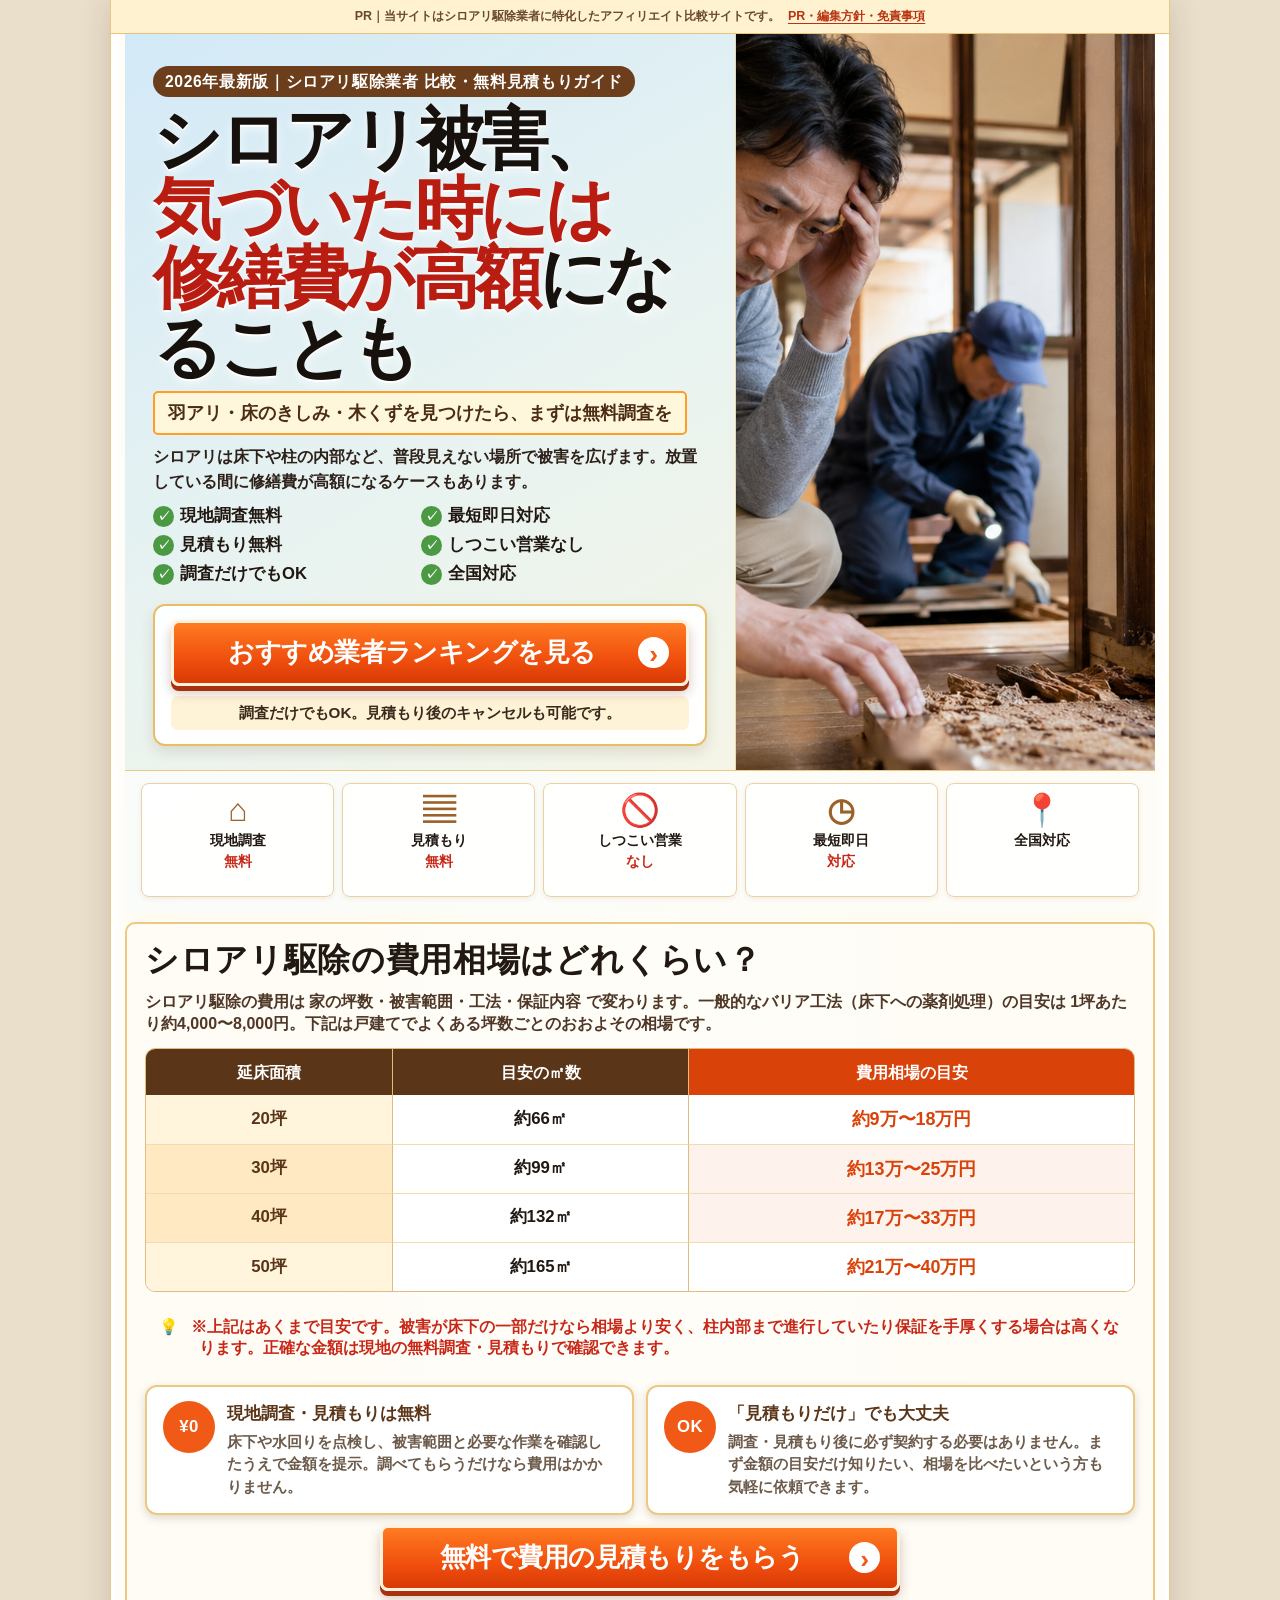
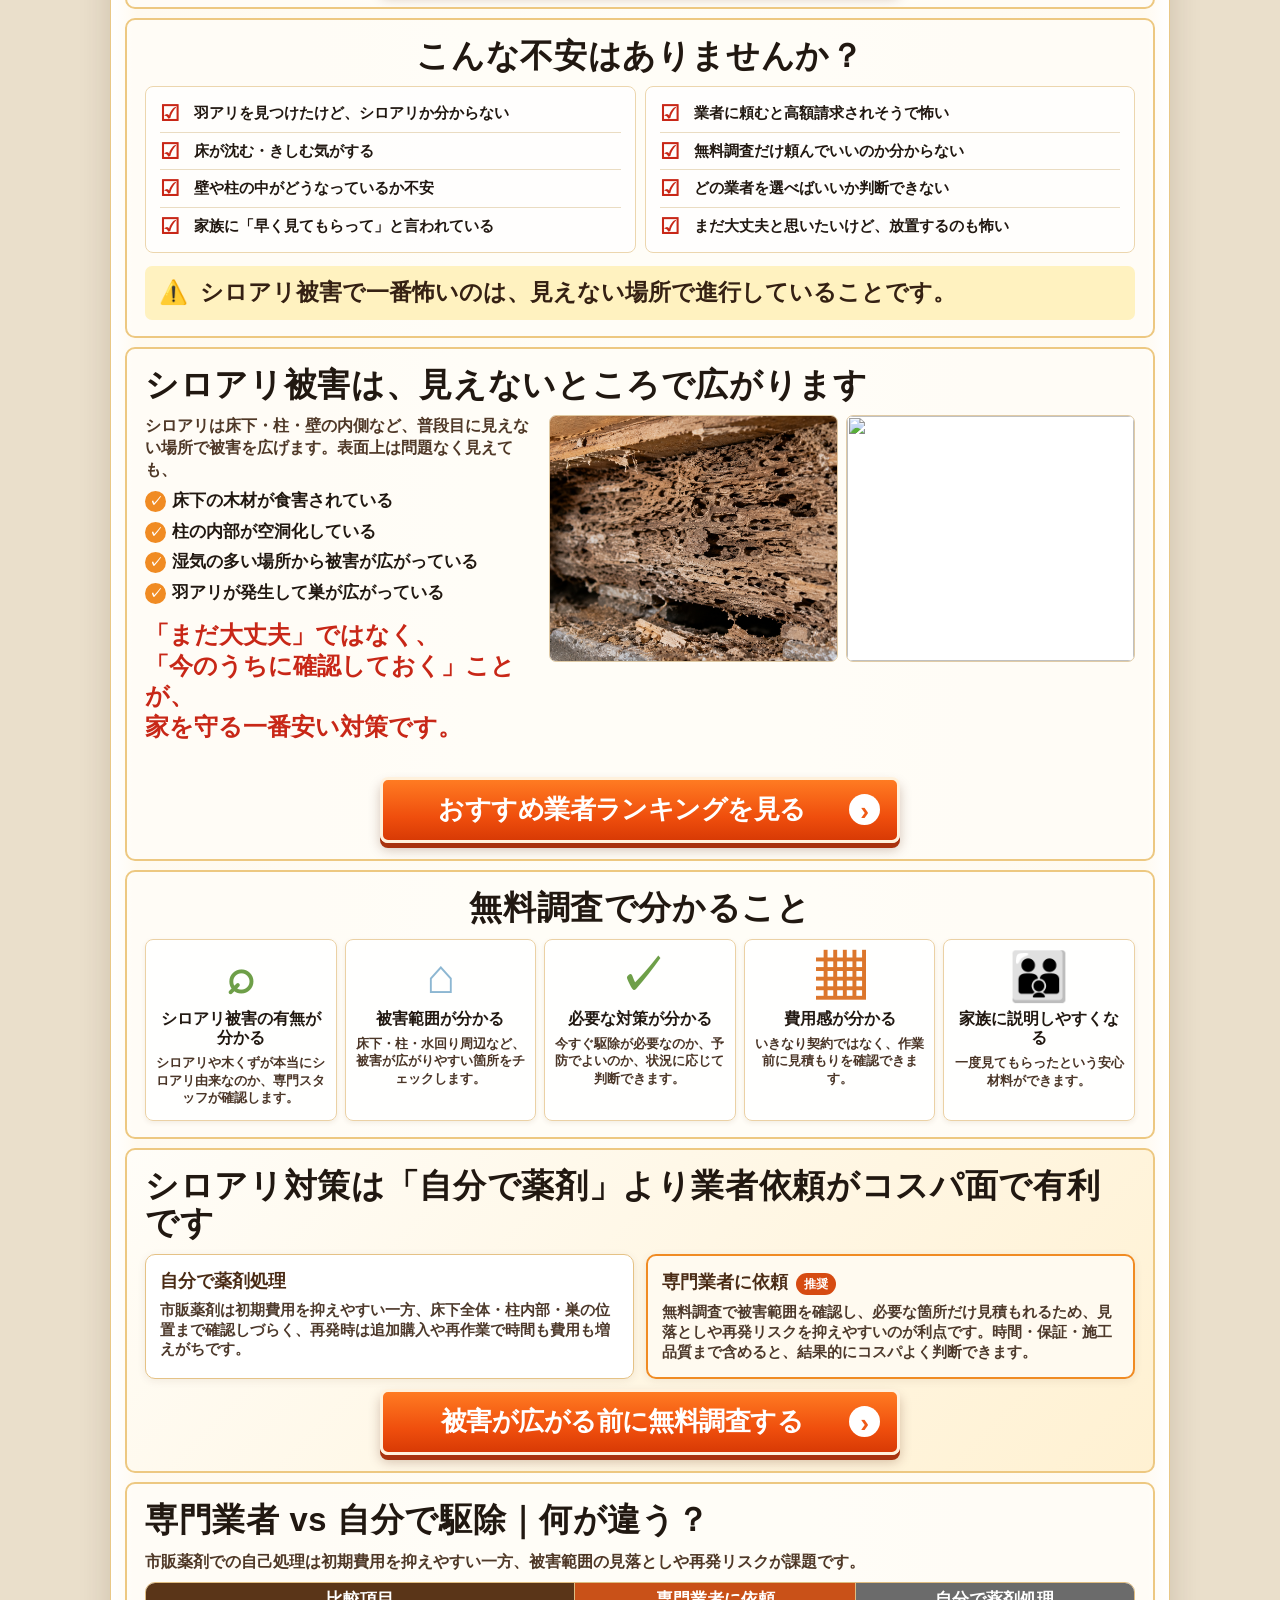
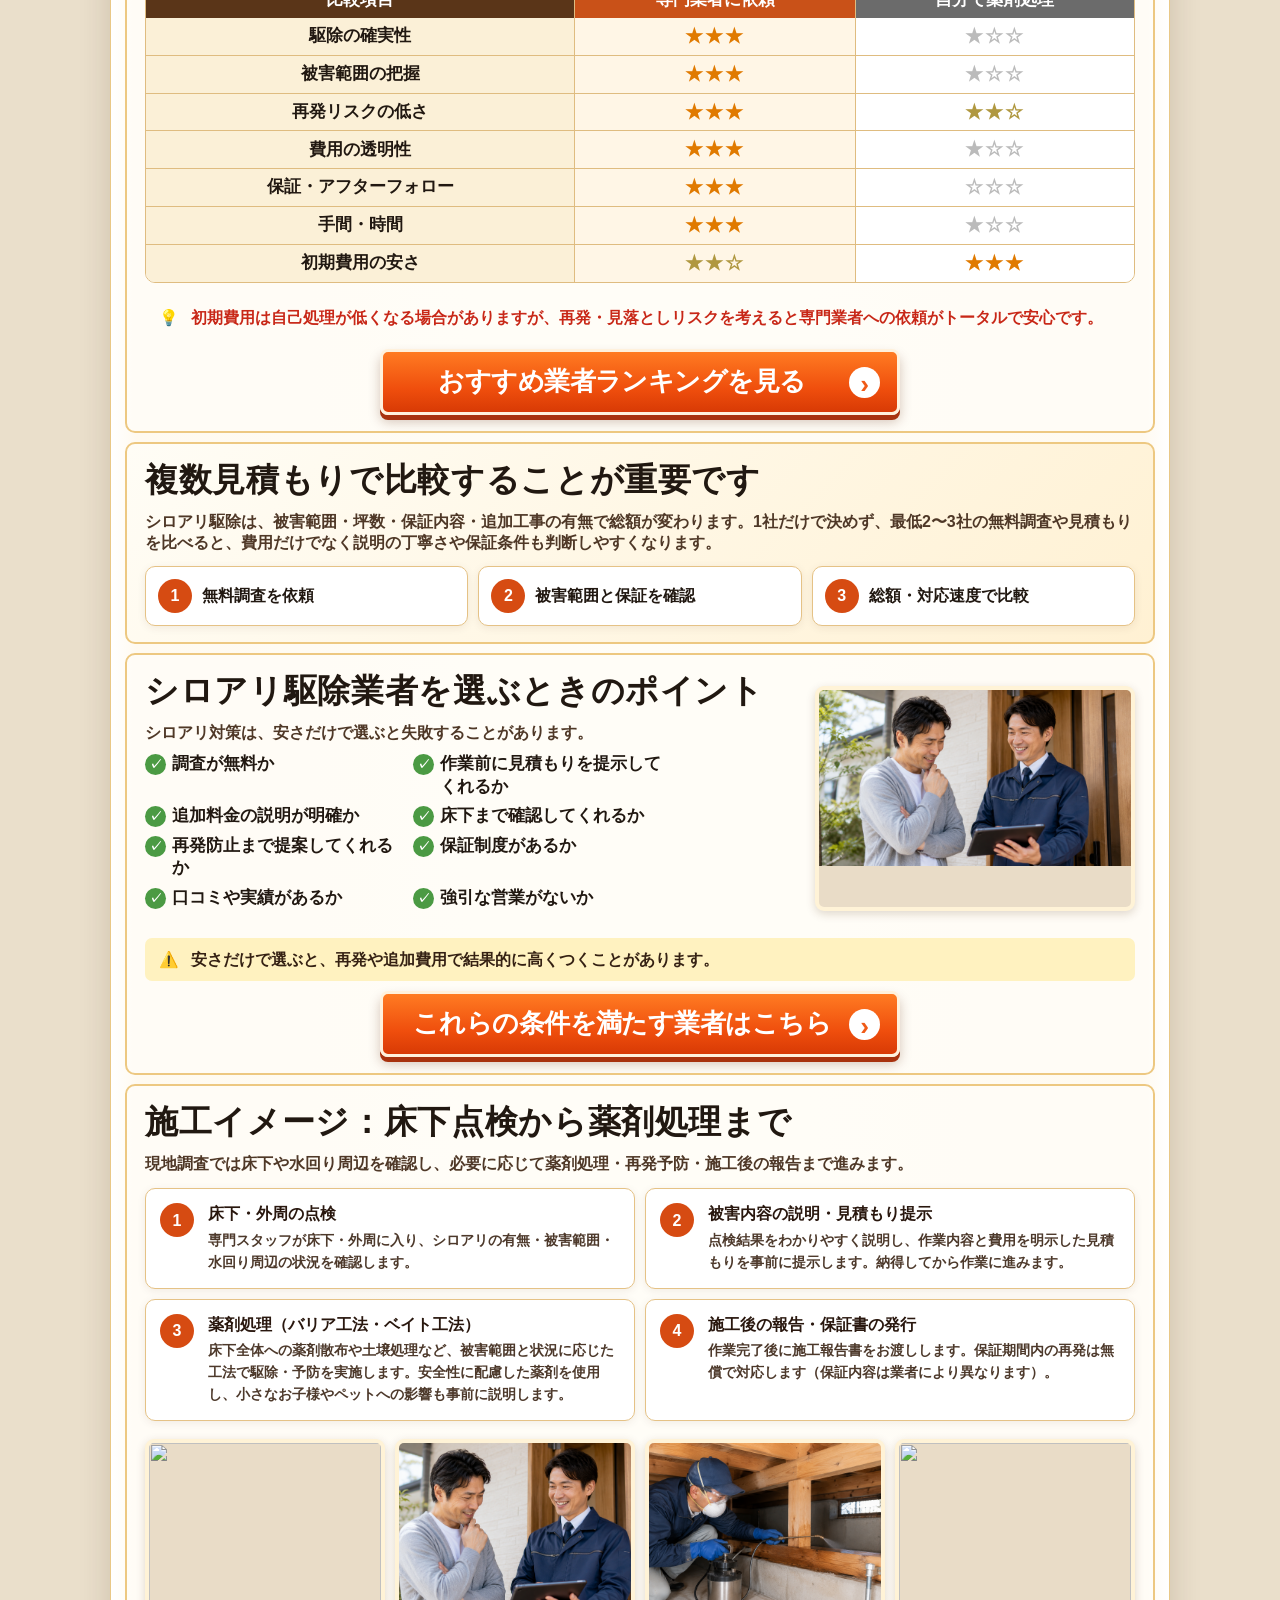
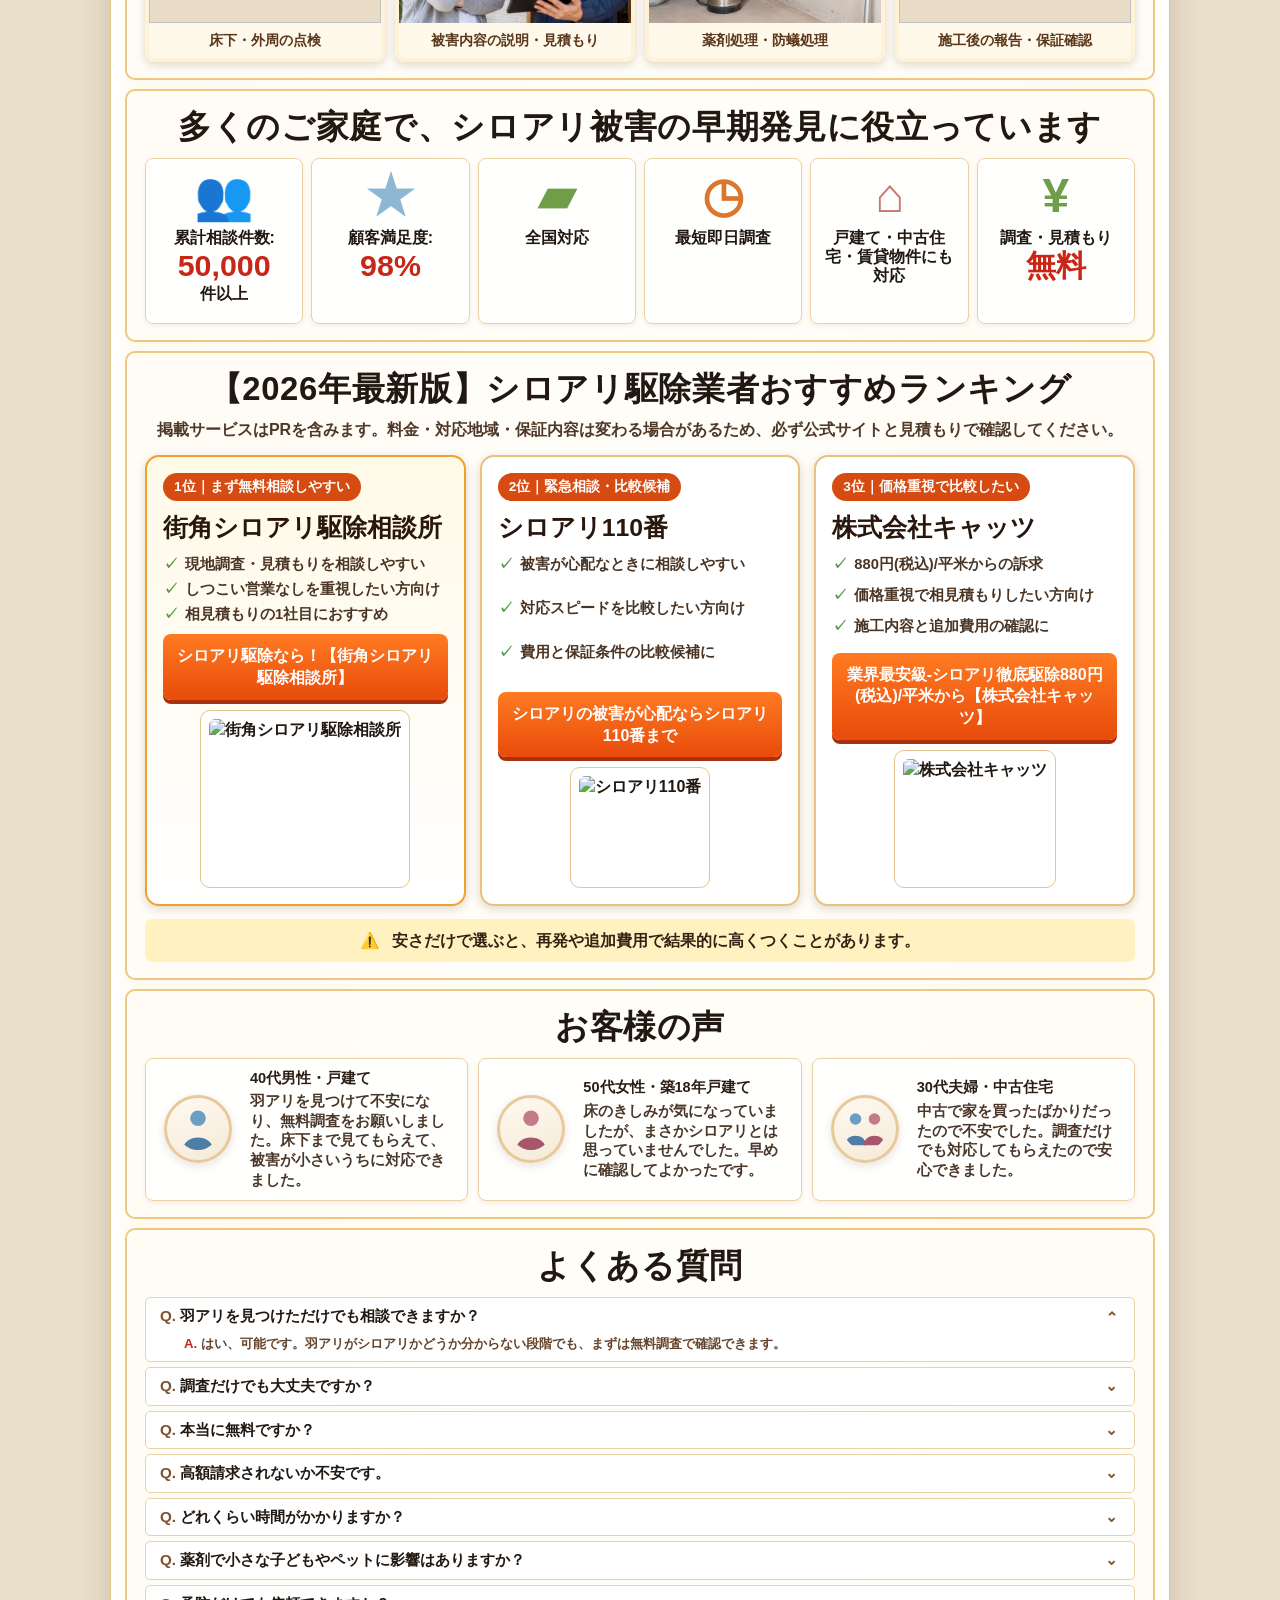
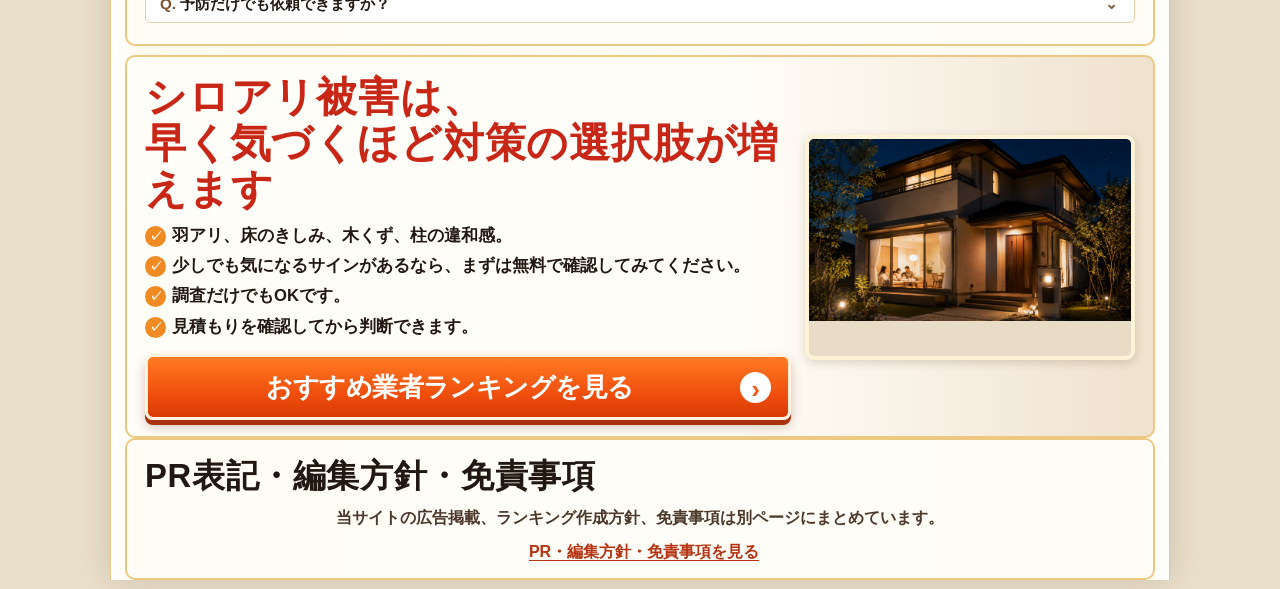
==== commit 1de6ff46: "費用相場セクションを追加（シロアリ駆除 費用 流入のCV改善） 坪数別（20/30/40/50坪）の費用相場テーブル、無料調査・ 「見積もりだけOK」訴求カードをヒーロー直下に追加。  Co-Auth" ====
--- a/index.html
+++ b/index.html
@@ -65,6 +65,47 @@
         </div>
       </section>
 
+      <section class="panel cost-guide" id="cost-guide" aria-labelledby="cost-guide-title">
+        <h2 id="cost-guide-title">シロアリ駆除の費用相場はどれくらい？</h2>
+        <p class="body-copy">シロアリ駆除の費用は <b>家の坪数・被害範囲・工法・保証内容</b> で変わります。一般的なバリア工法（床下への薬剤処理）の目安は <b>1坪あたり約4,000〜8,000円</b>。下記は戸建てでよくある坪数ごとのおおよその相場です。</p>
+        <div class="cost-table-wrap">
+          <table class="cost-table">
+            <thead>
+              <tr>
+                <th>延床面積</th>
+                <th>目安の㎡数</th>
+                <th class="price-col">費用相場の目安</th>
+              </tr>
+            </thead>
+            <tbody>
+              <tr><th>20坪</th><td>約66㎡</td><td class="price-col">約9万〜18万円</td></tr>
+              <tr class="highlight-row"><th>30坪</th><td>約99㎡</td><td class="price-col">約13万〜25万円</td></tr>
+              <tr class="highlight-row"><th>40坪</th><td>約132㎡</td><td class="price-col">約17万〜33万円</td></tr>
+              <tr><th>50坪</th><td>約165㎡</td><td class="price-col">約21万〜40万円</td></tr>
+            </tbody>
+          </table>
+        </div>
+        <p class="hint">※上記はあくまで目安です。被害が床下の一部だけなら相場より安く、柱内部まで進行していたり保証を手厚くする場合は高くなります。正確な金額は現地の無料調査・見積もりで確認できます。</p>
+
+        <div class="cost-callouts">
+          <article>
+            <b>¥0</b>
+            <div>
+              <h3>現地調査・見積もりは無料</h3>
+              <p>床下や水回りを点検し、被害範囲と必要な作業を確認したうえで金額を提示。調べてもらうだけなら費用はかかりません。</p>
+            </div>
+          </article>
+          <article>
+            <b>OK</b>
+            <div>
+              <h3>「見積もりだけ」でも大丈夫</h3>
+              <p>調査・見積もり後に必ず契約する必要はありません。まず金額の目安だけ知りたい、相場を比べたいという方も気軽に依頼できます。</p>
+            </div>
+          </article>
+        </div>
+        <a class="cta-button narrow" href="#affiliate-ranking">無料で費用の見積もりをもらう</a>
+      </section>
+
       <section class="panel worries" aria-labelledby="worries-title">
         <h2 id="worries-title">こんな不安はありませんか？</h2>
         <div class="check-columns">
--- a/styles.css
+++ b/styles.css
@@ -1450,6 +1450,33 @@
 .s2 { color: #b09840; font-size: 1.15rem; letter-spacing: 2px; }
 .s1 { color: #bbb; font-size: 1.15rem; letter-spacing: 2px; }
 
+/* 費用相場セクション */
+.cost-table-wrap { overflow-x: auto; margin: 14px 0 6px; }
+.cost-table { border-radius: 10px; }
+.cost-table thead th { background: #5a3518; color: #fff; padding: 12px 8px; font-size: clamp(.82rem, 2.2vw, 1.02rem); }
+.cost-table thead th.price-col { background: #d94209; }
+.cost-table th, .cost-table td { padding: 12px 8px; border-bottom: 1px solid #f0dcae; }
+.cost-table tbody th { background: #fff5dd; color: #5a3518; font-size: 1.05rem; }
+.cost-table td { background: #fff; color: var(--dark); }
+.cost-table td.price-col { color: var(--orange-dark); font-size: clamp(.9rem, 2.4vw, 1.12rem); }
+.cost-table tr.highlight-row th { background: #ffe9c2; }
+.cost-table tr.highlight-row td.price-col { background: rgba(240, 90, 22, 0.08); font-weight: 800; }
+
+.cost-callouts { display: grid; gap: 12px; margin: 16px 0 4px; }
+@media (min-width: 620px) { .cost-callouts { grid-template-columns: 1fr 1fr; } }
+.cost-callouts article {
+  display: flex; align-items: flex-start; gap: 12px;
+  background: #fff; border: 2px solid var(--line); border-radius: 12px;
+  padding: 14px 16px; box-shadow: var(--shadow);
+}
+.cost-callouts b {
+  flex: 0 0 auto; display: grid; place-items: center;
+  width: 52px; height: 52px; border-radius: 50%;
+  background: var(--orange); color: #fff; font-size: 1.05rem; letter-spacing: .5px;
+}
+.cost-callouts h3 { margin: 2px 0 5px; font-size: 1.04rem; color: var(--brown); }
+.cost-callouts p { margin: 0; font-size: .94rem; font-weight: 600; color: var(--muted); line-height: 1.5; }
+
 /* 施工ギャラリー 4列対応 */
 @media (min-width: 560px) {
   .work-gallery { grid-template-columns: repeat(2, 1fr); }
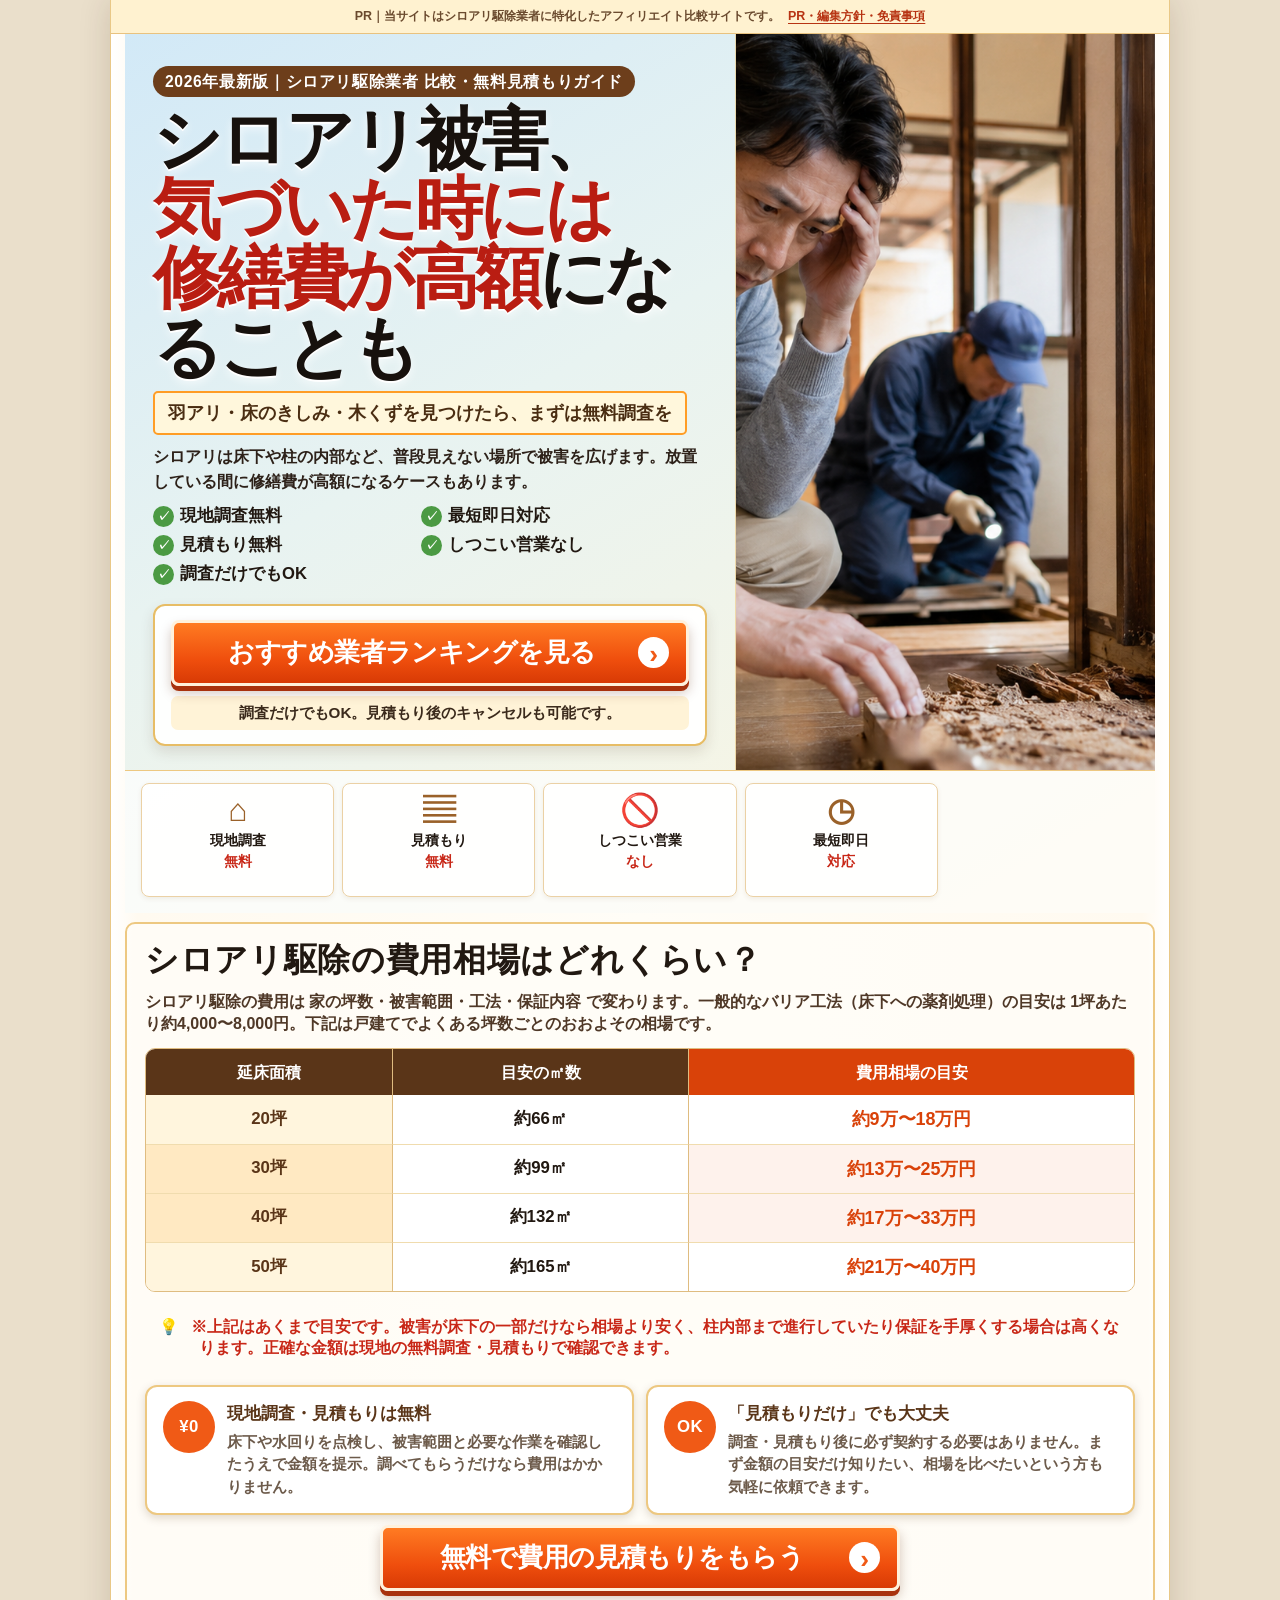
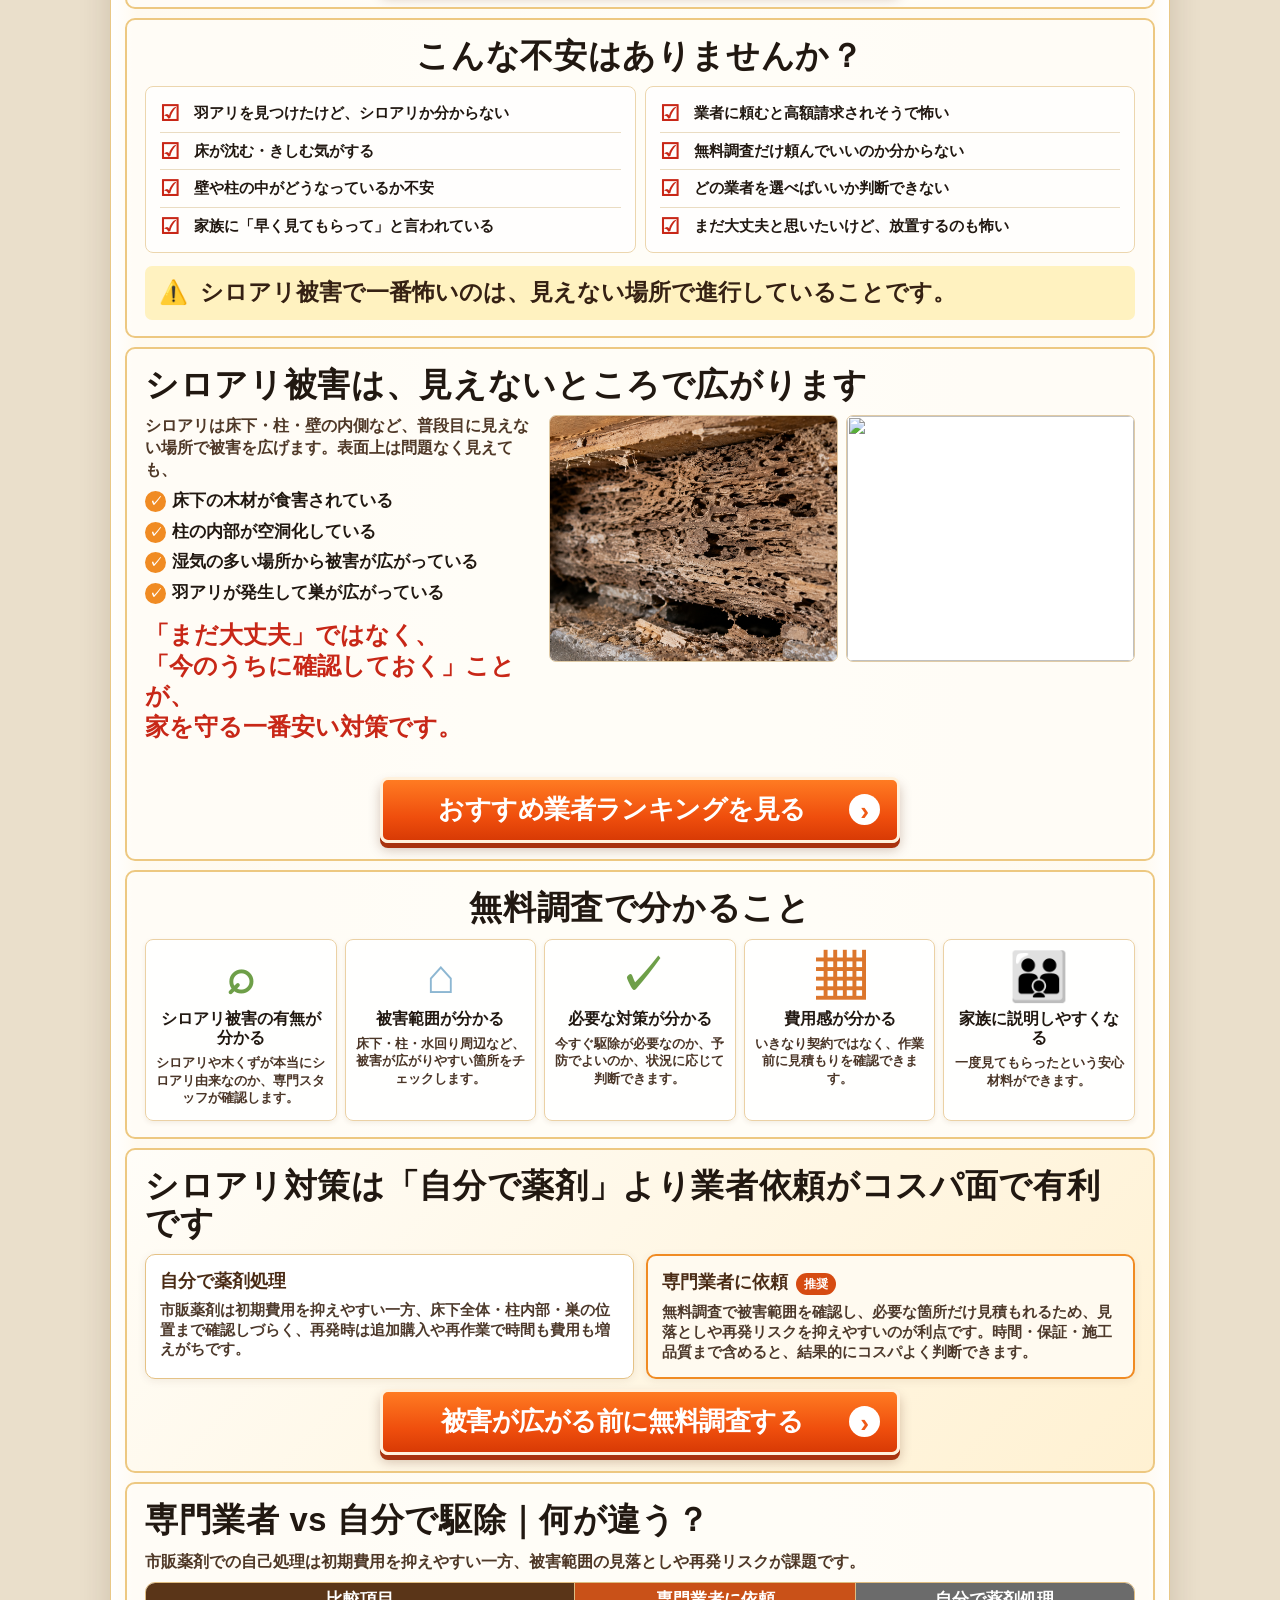
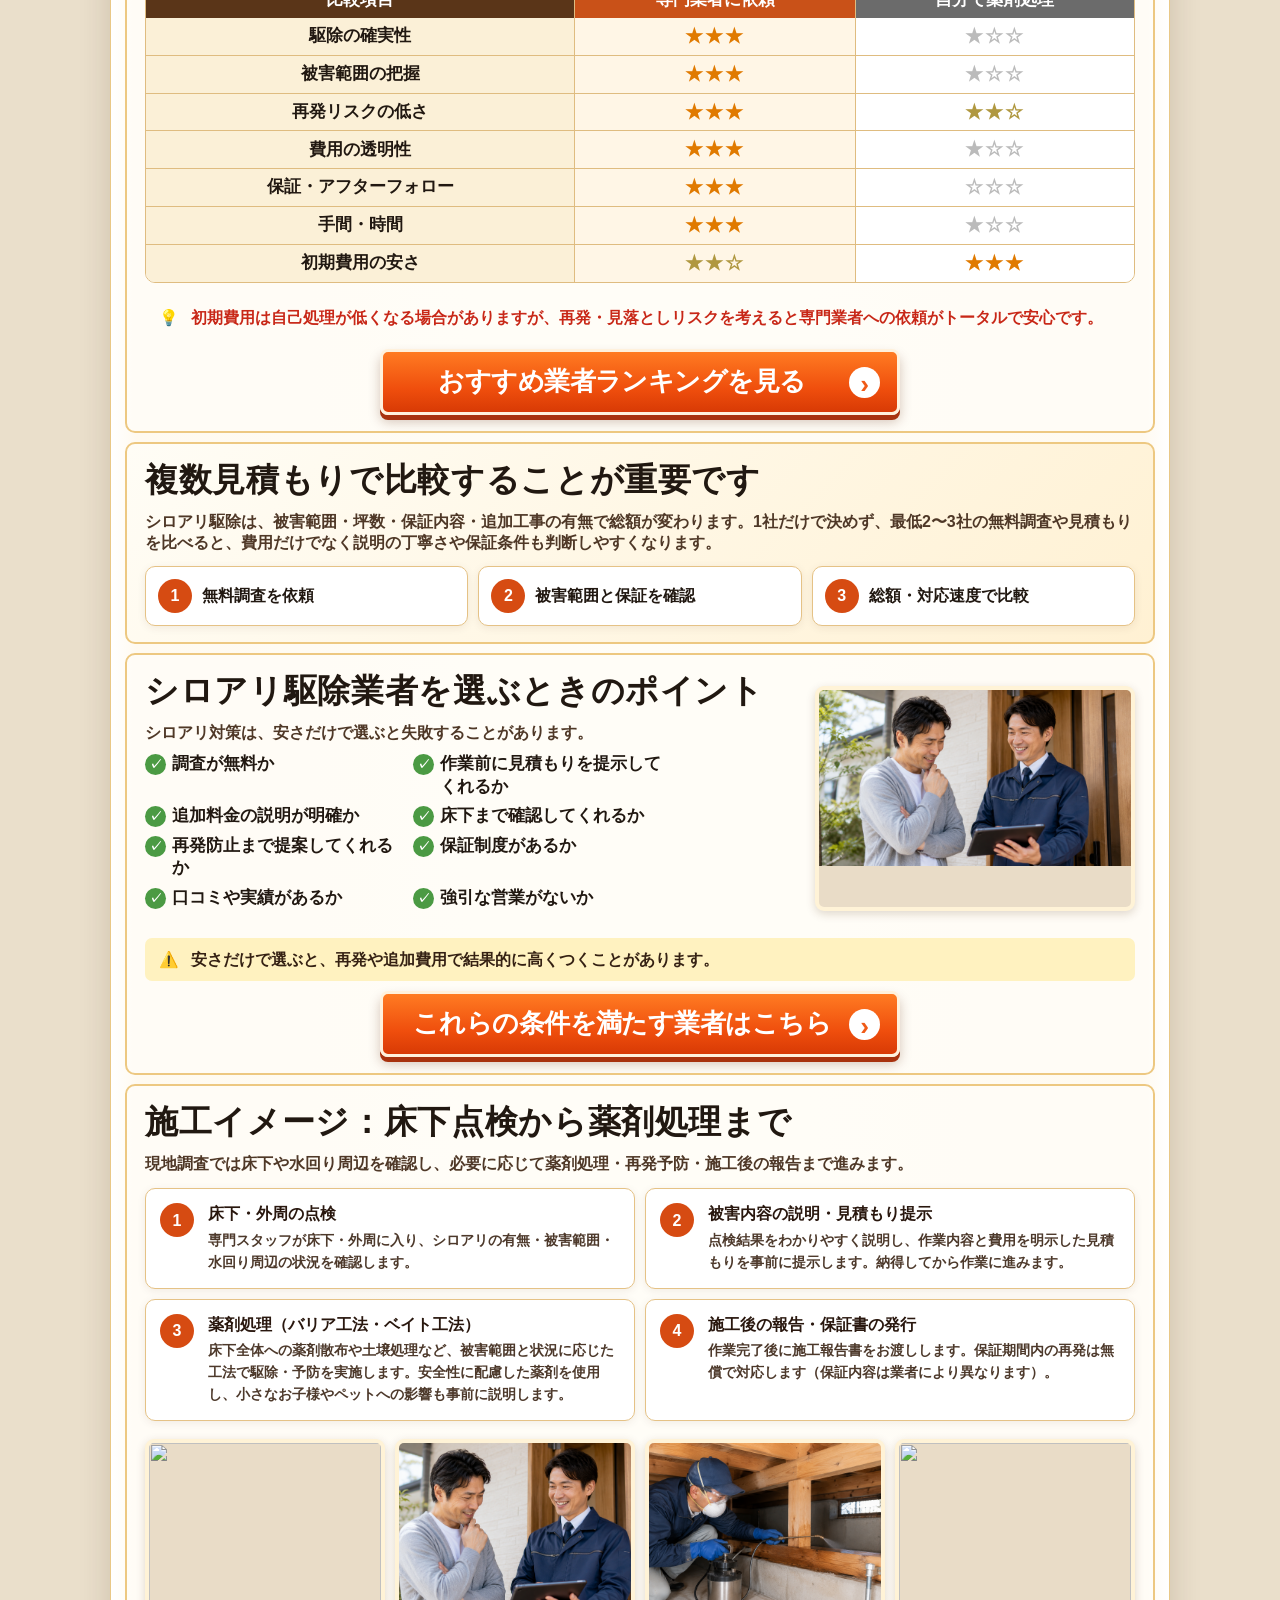
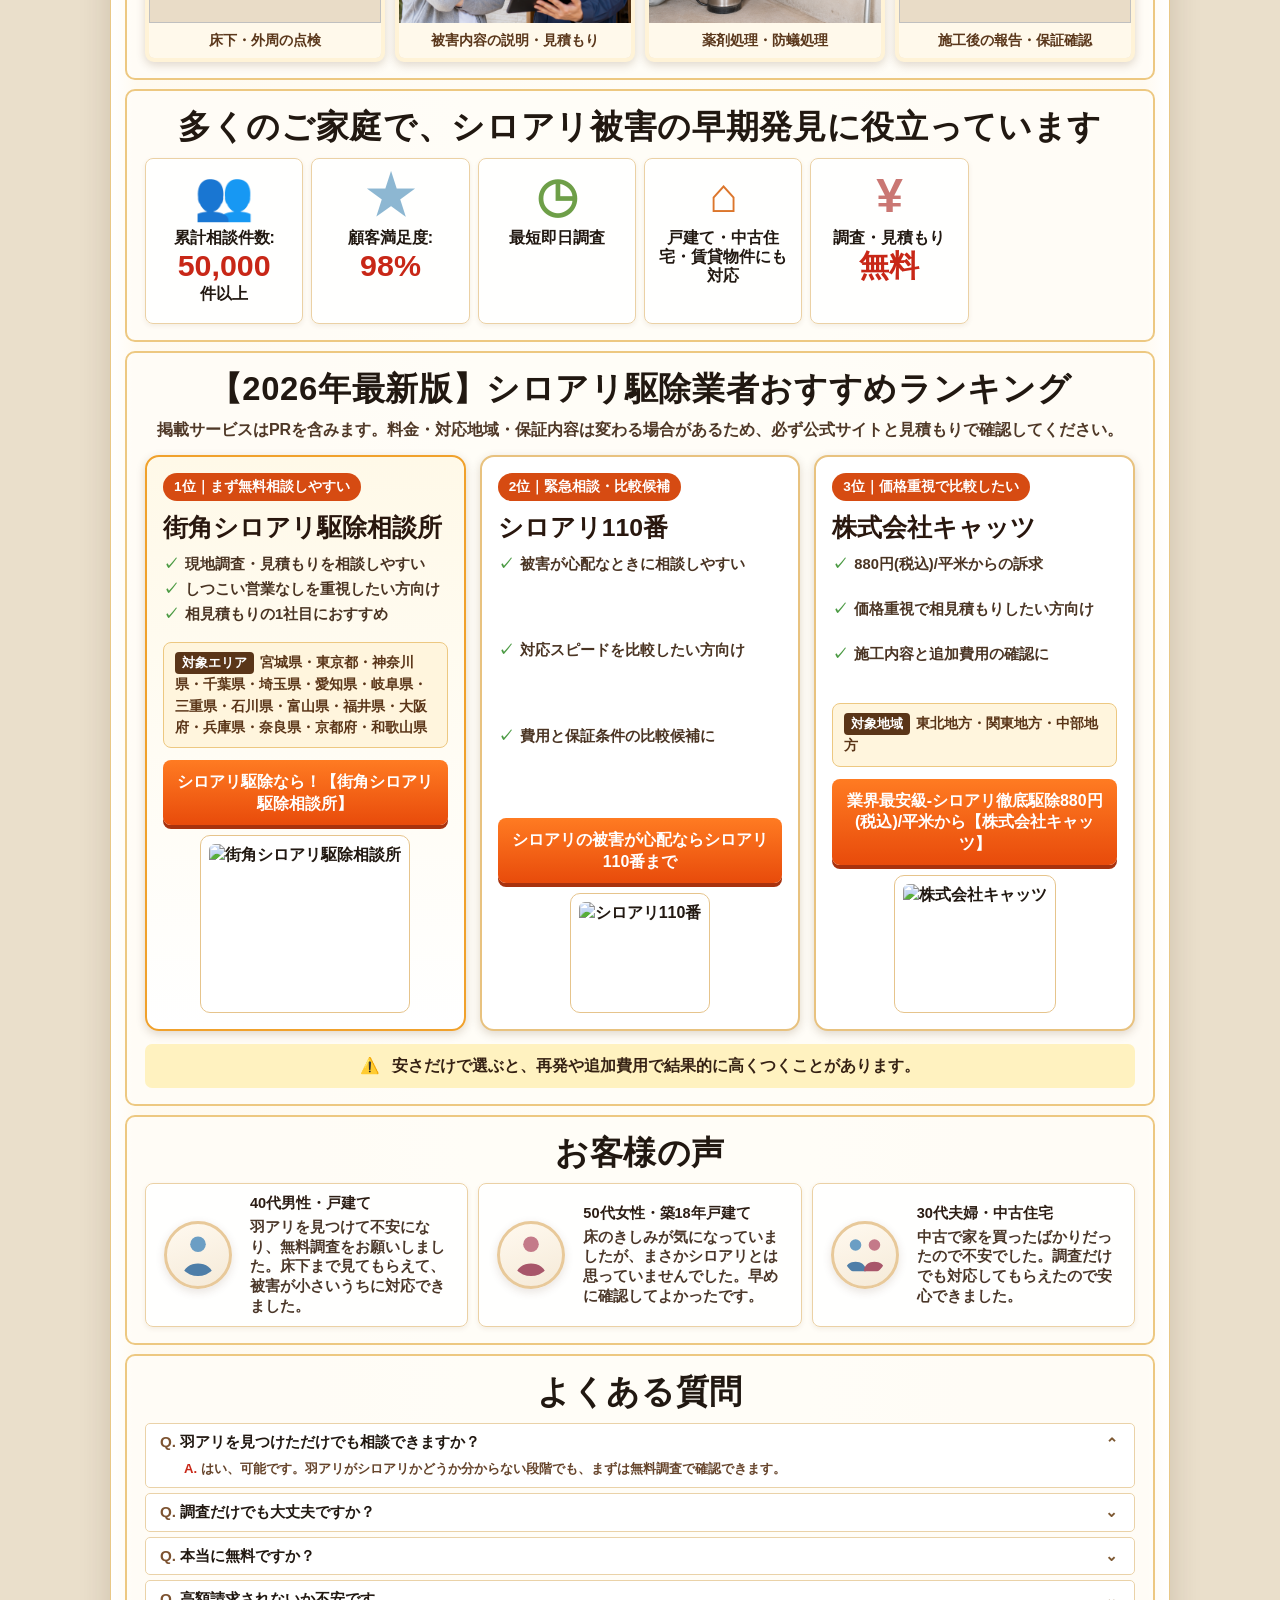
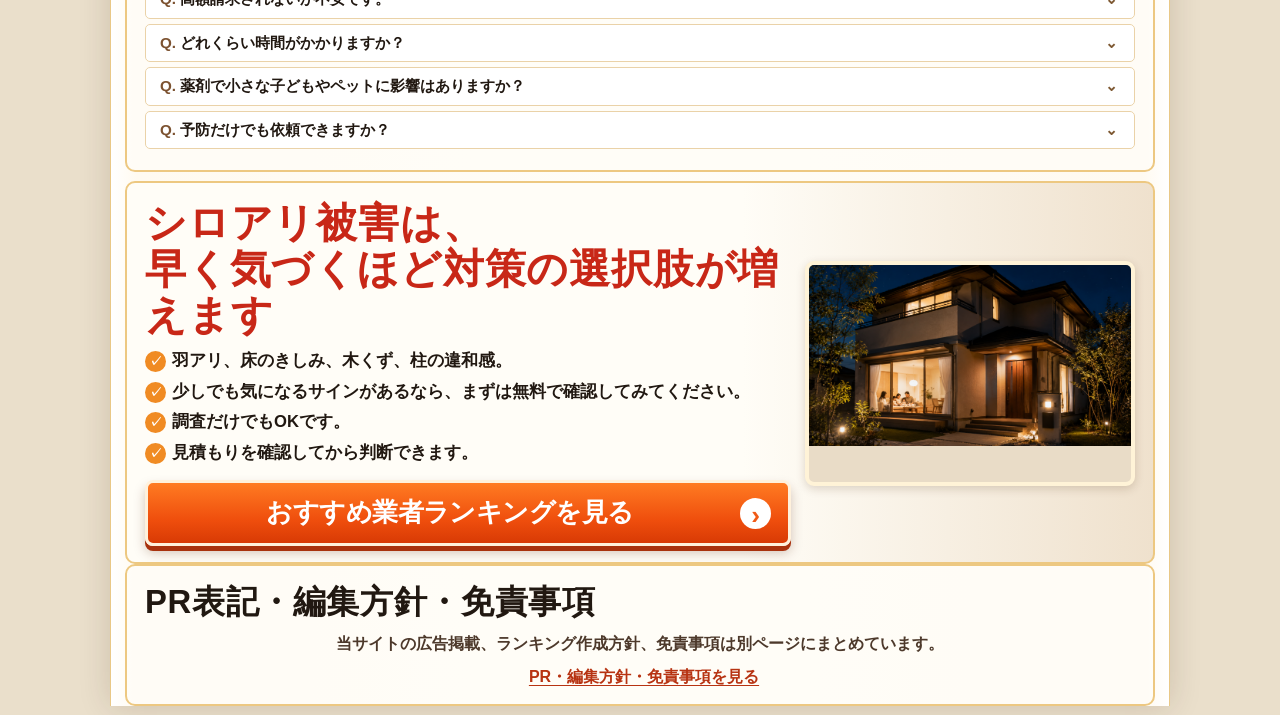
==== commit 87979cf6: "全国対応表記を削除し各社の対象エリアをランキングに明記 冒頭の「全国対応」を全LP（index/cost/taikenki）から削除。 街角シロアリ駆除相談所（16都府県）とキャッツ（東北・関東・ 中" ====
--- a/index.html
+++ b/index.html
@@ -42,7 +42,6 @@
               <li>見積もり無料</li>
               <li>しつこい営業なし</li>
               <li>調査だけでもOK</li>
-              <li>全国対応</li>
             </ul>
             <div class="hero-cta">
               <a class="cta-button" href="#affiliate-ranking">おすすめ業者ランキングを見る</a>
@@ -61,7 +60,6 @@
           <article><b>▤</b><span>見積もり<br /><em>無料</em></span></article>
           <article><b>🚫</b><span>しつこい営業<br /><em>なし</em></span></article>
           <article><b>◷</b><span>最短即日<br /><em>対応</em></span></article>
-          <article><b>📍</b><span>全国対応</span></article>
         </div>
       </section>
 
@@ -268,7 +266,6 @@
         <div class="icon-grid stats-grid">
           <article><b>👥</b><h3>累計相談件数:<strong>50,000</strong>件以上</h3></article>
           <article><b>★</b><h3>顧客満足度:<strong>98%</strong></h3></article>
-          <article><b>▰</b><h3>全国対応</h3></article>
           <article><b>◷</b><h3>最短即日調査</h3></article>
           <article><b>⌂</b><h3>戸建て・中古住宅・賃貸物件にも対応</h3></article>
           <article><b>¥</b><h3>調査・見積もり<strong>無料</strong></h3></article>
@@ -283,6 +280,7 @@
             <p class="rank-label">1位｜まず無料相談しやすい</p>
             <h3>街角シロアリ駆除相談所</h3>
             <ul class="mini-points"><li>現地調査・見積もりを相談しやすい</li><li>しつこい営業なしを重視したい方向け</li><li>相見積もりの1社目におすすめ</li></ul>
+            <p class="area-note"><b>対象エリア</b>宮城県・東京都・神奈川県・千葉県・埼玉県・愛知県・岐阜県・三重県・石川県・富山県・福井県・大阪府・兵庫県・奈良県・京都府・和歌山県</p>
             <a class="ranking-text-link" href="https://px.a8.net/svt/ejp?a8mat=4B5OO9+2DQI7E+5BYA+ZQ80I" rel="nofollow" onclick="gtag_report_conversion('https://px.a8.net/svt/ejp?a8mat=4B5OO9+2DQI7E+5BYA+ZQ80I')">シロアリ駆除なら！【街角シロアリ駆除相談所】</a>
             <img class="tracking-pixel" border="0" width="1" height="1" src="https://www19.a8.net/0.gif?a8mat=4B5OO9+2DQI7E+5BYA+ZQ80I" alt="" />
             <a class="banner-link" href="https://px.a8.net/svt/ejp?a8mat=4B5OO9+2DQI7E+5BYA+ZRALD" rel="nofollow" onclick="gtag_report_conversion('https://px.a8.net/svt/ejp?a8mat=4B5OO9+2DQI7E+5BYA+ZRALD')"><img border="0" width="300" height="250" alt="街角シロアリ駆除相談所" src="https://www23.a8.net/svt/bgt?aid=260605737144&wid=004&eno=01&mid=s00000024877006006000&mc=1" /></a>
@@ -301,6 +299,7 @@
             <p class="rank-label">3位｜価格重視で比較したい</p>
             <h3>株式会社キャッツ</h3>
             <ul class="mini-points"><li>880円(税込)/平米からの訴求</li><li>価格重視で相見積もりしたい方向け</li><li>施工内容と追加費用の確認に</li></ul>
+            <p class="area-note"><b>対象地域</b>東北地方・関東地方・中部地方</p>
             <a class="ranking-text-link" href="https://px.a8.net/svt/ejp?a8mat=4B5OO9+2EBXT6+58FW+5YJRM" rel="nofollow" onclick="gtag_report_conversion('https://px.a8.net/svt/ejp?a8mat=4B5OO9+2EBXT6+58FW+5YJRM')">業界最安級-シロアリ徹底駆除880円(税込)/平米から【株式会社キャッツ】</a>
             <img class="tracking-pixel" border="0" width="1" height="1" src="https://www10.a8.net/0.gif?a8mat=4B5OO9+2EBXT6+58FW+5YJRM" alt="" />
             <a class="banner-link" href="https://px.a8.net/svt/ejp?a8mat=4B5OO9+2EBXT6+58FW+63H8H" rel="nofollow" onclick="gtag_report_conversion('https://px.a8.net/svt/ejp?a8mat=4B5OO9+2EBXT6+58FW+63H8H')"><img border="0" width="300" height="250" alt="株式会社キャッツ" src="https://www29.a8.net/svt/bgt?aid=260605737145&wid=004&eno=01&mid=s00000024422001024000&mc=1" /></a>
--- a/styles.css
+++ b/styles.css
@@ -1477,6 +1477,17 @@
 .cost-callouts h3 { margin: 2px 0 5px; font-size: 1.04rem; color: var(--brown); }
 .cost-callouts p { margin: 0; font-size: .94rem; font-weight: 600; color: var(--muted); line-height: 1.5; }
 
+/* ランキングカード 対象エリア表記 */
+.area-note {
+  margin: 8px 0 2px; padding: 9px 11px;
+  background: #fff5dd; border: 1px solid var(--line); border-radius: 8px;
+  font-size: .86rem; font-weight: 600; color: var(--brown); line-height: 1.55;
+}
+.area-note b {
+  display: inline-block; margin-right: 6px; padding: 1px 7px;
+  background: var(--brown); color: #fff; border-radius: 4px; font-size: .8rem;
+}
+
 /* 施工ギャラリー 4列対応 */
 @media (min-width: 560px) {
   .work-gallery { grid-template-columns: repeat(2, 1fr); }
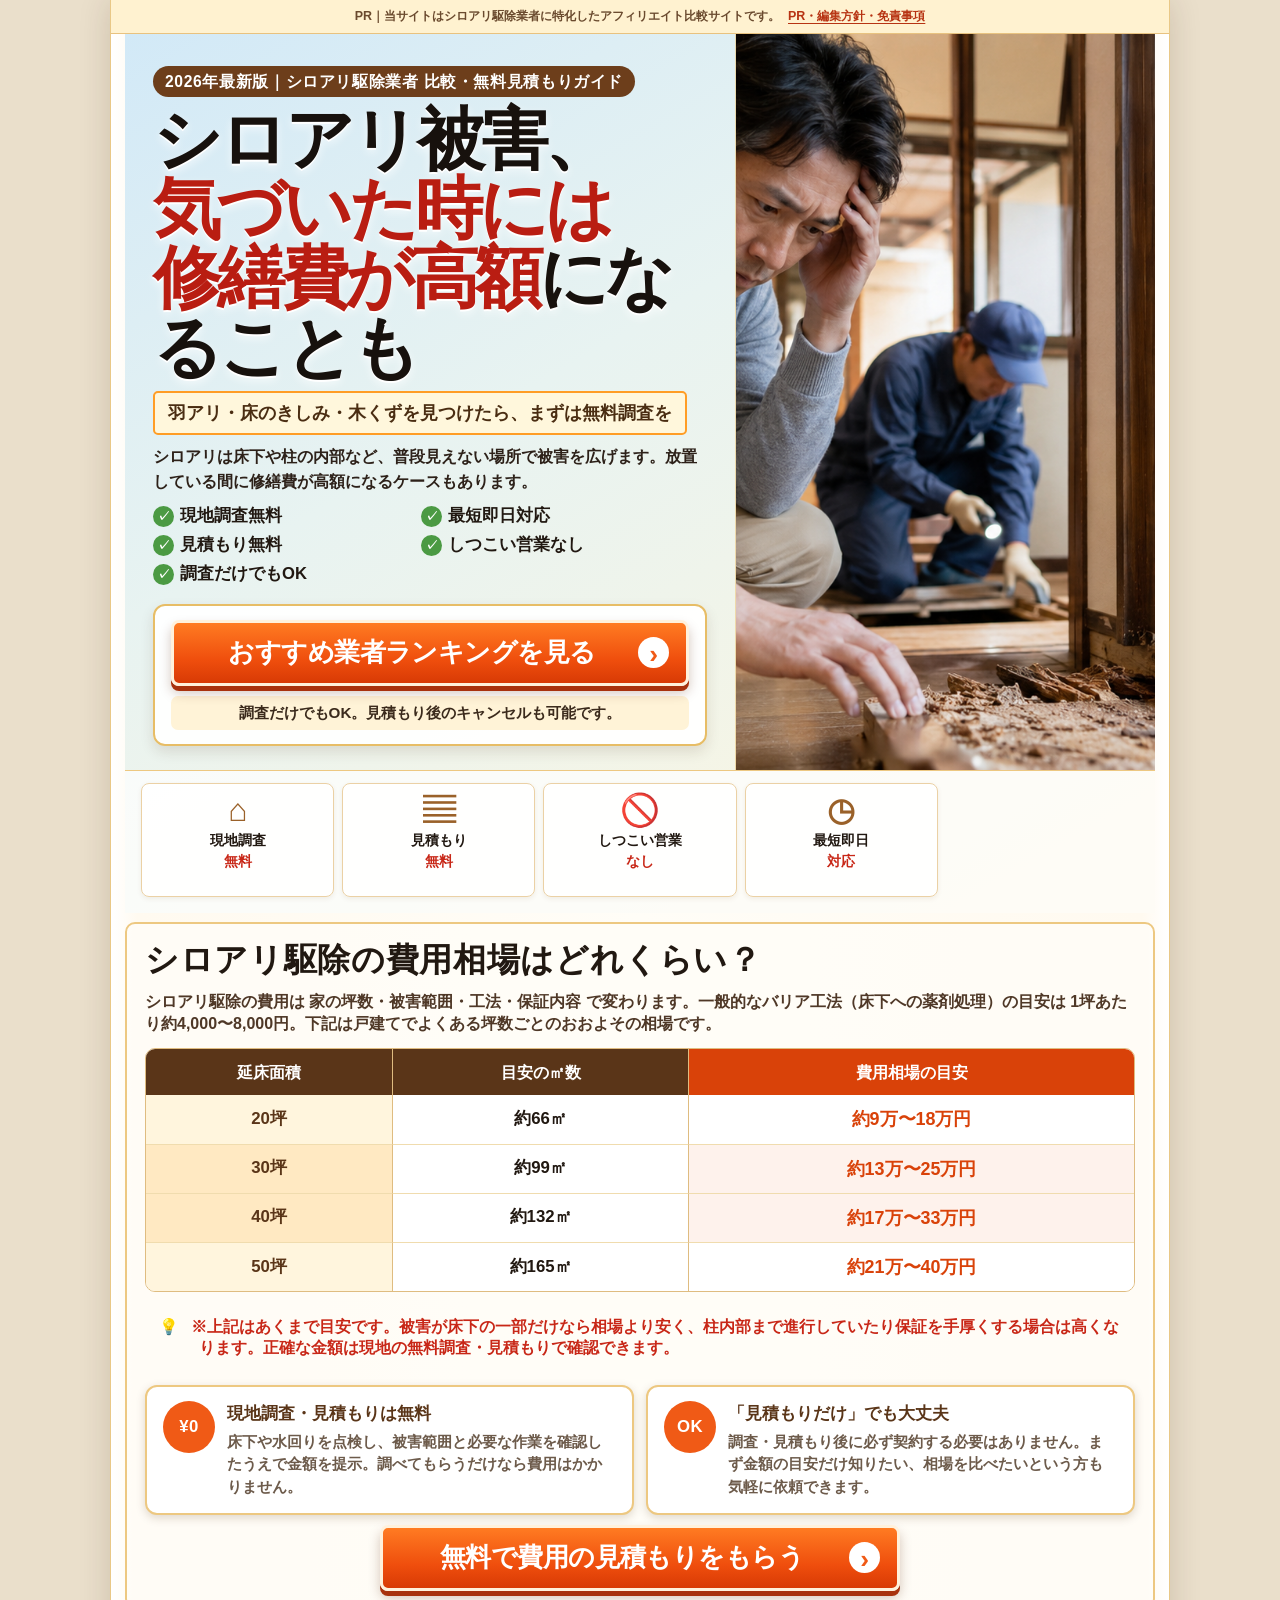
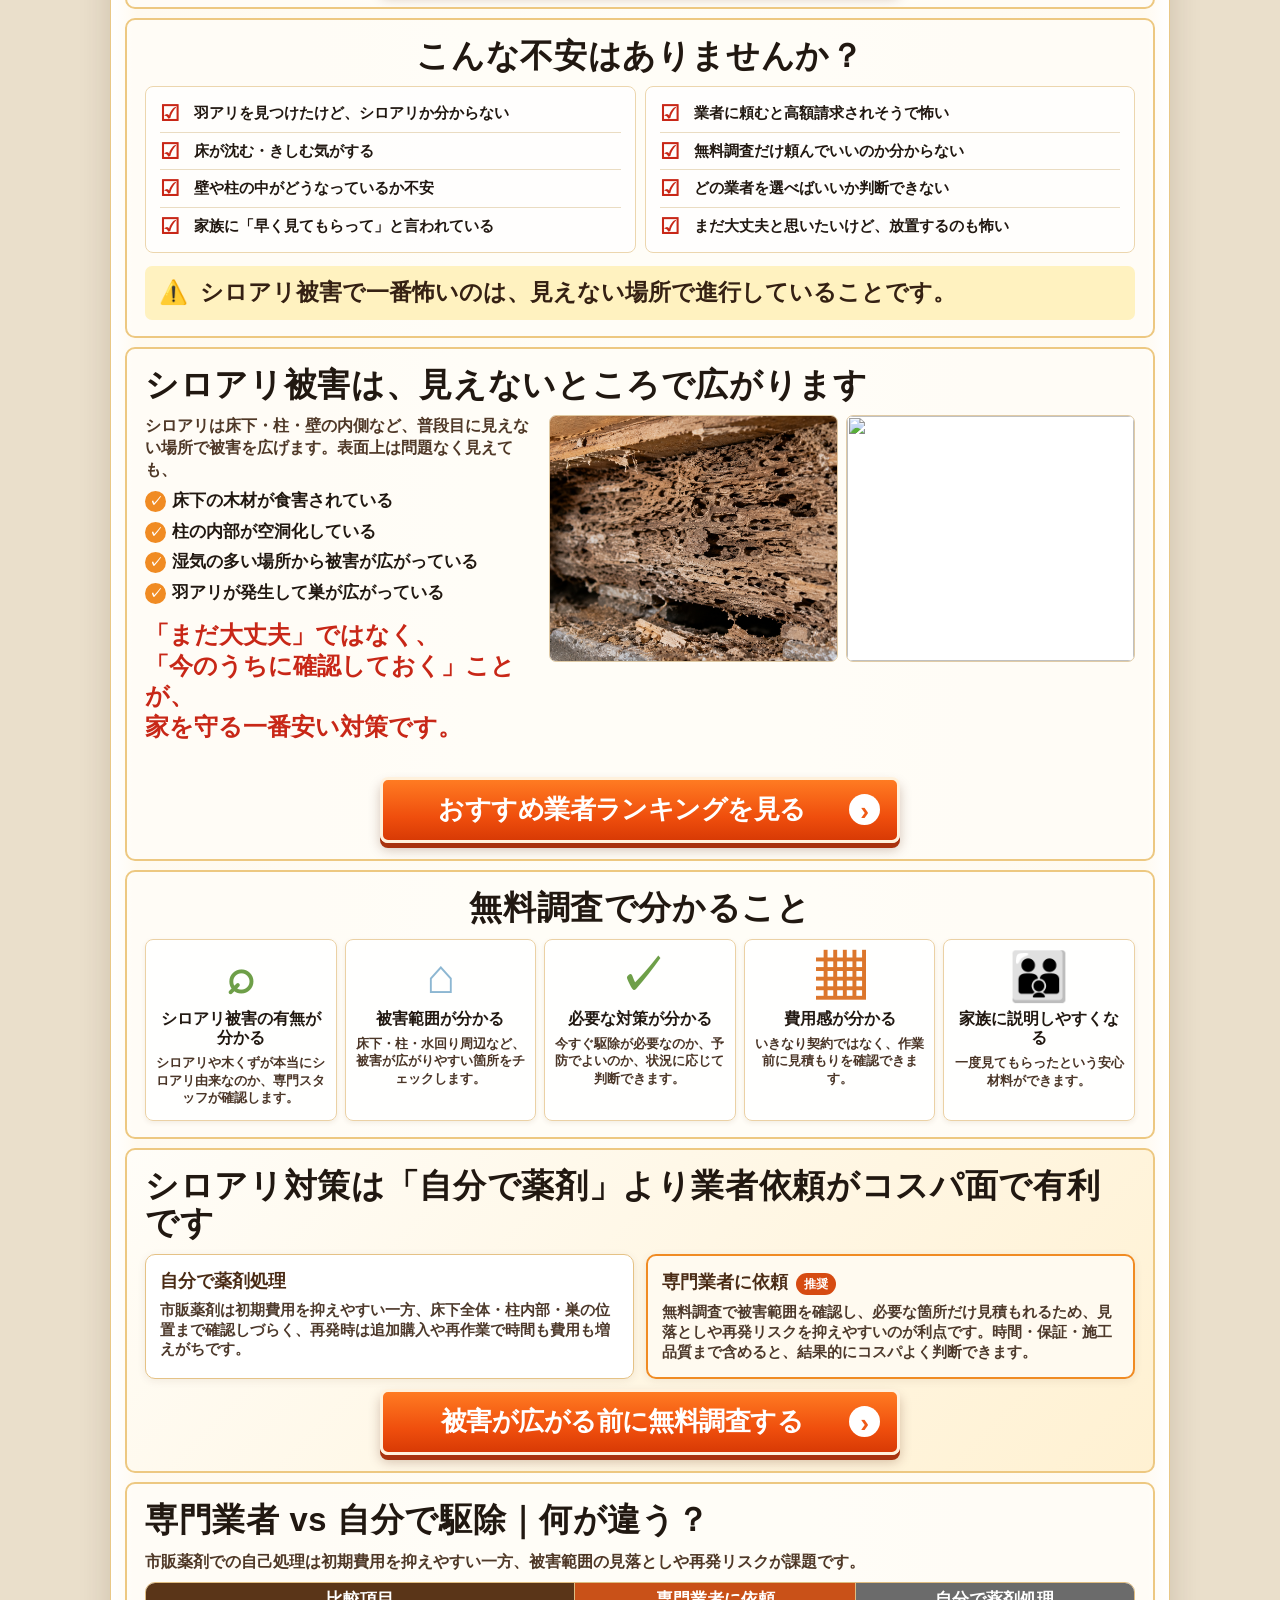
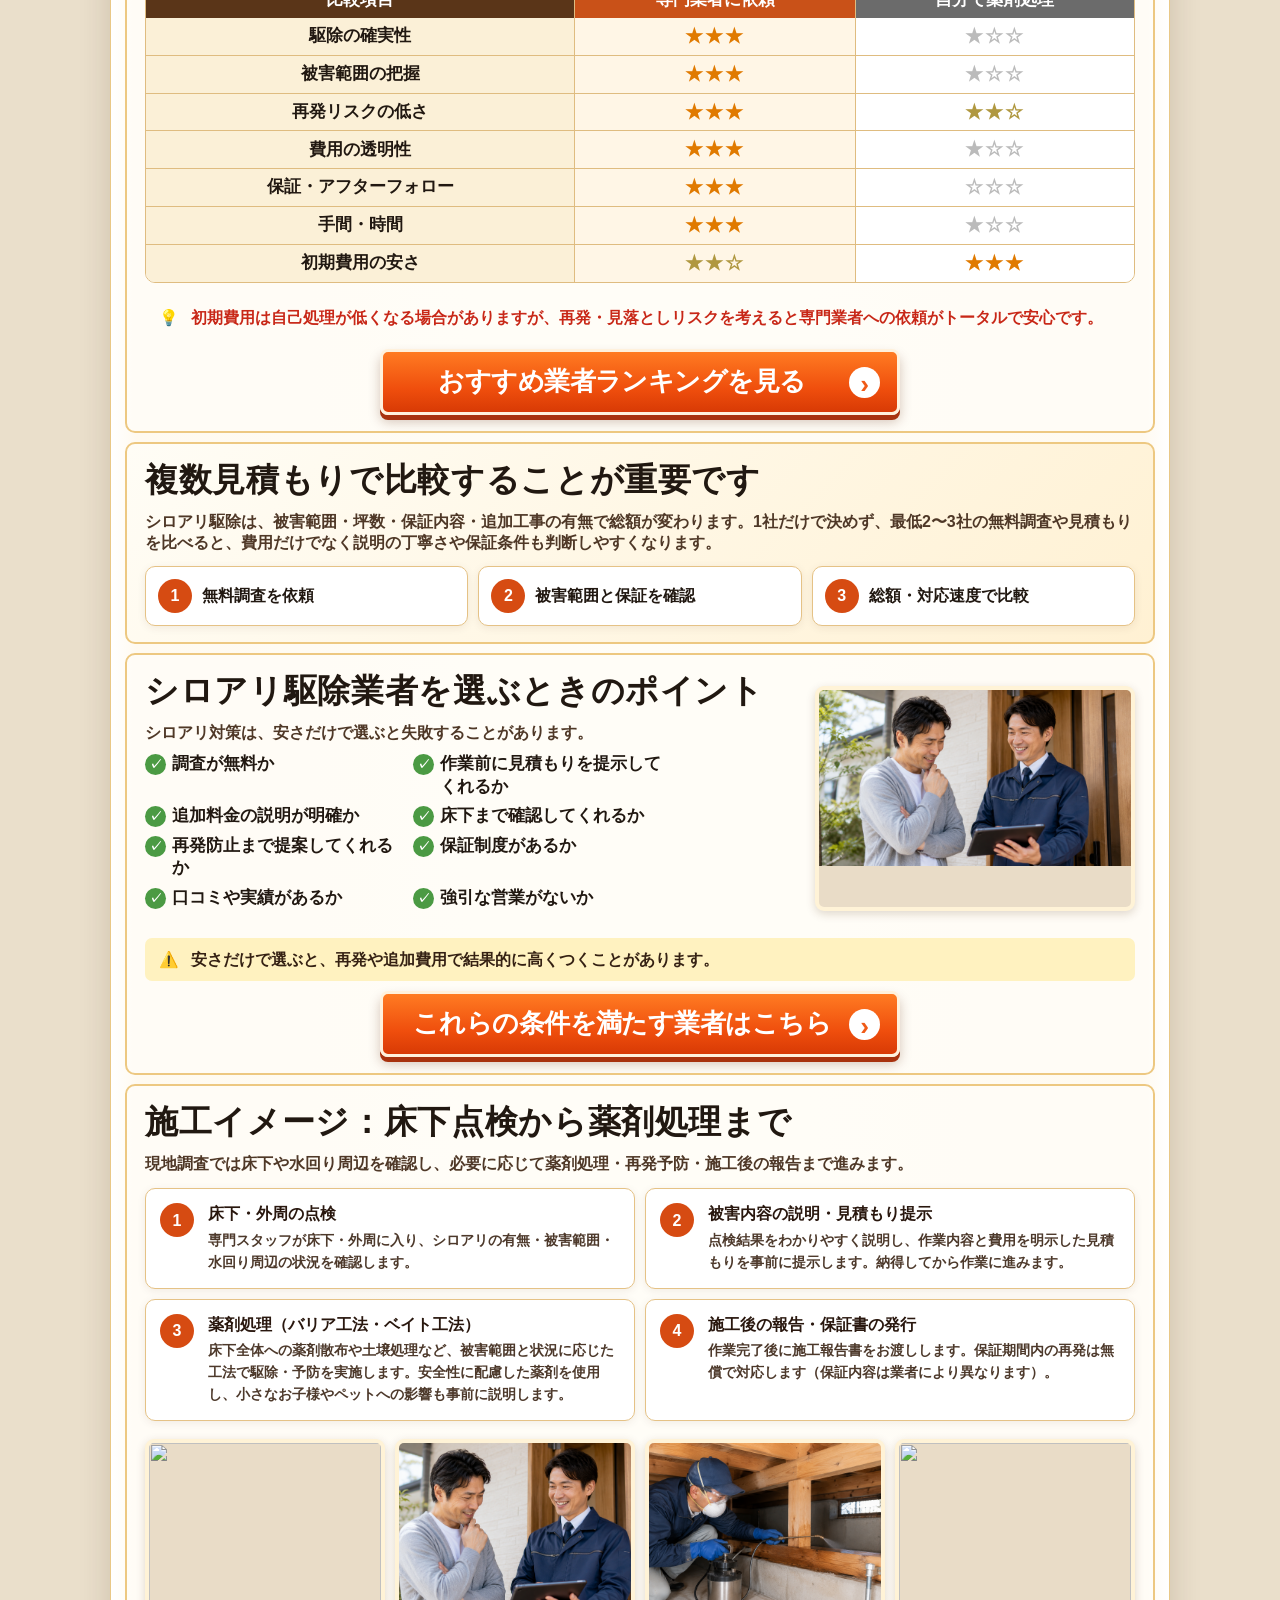
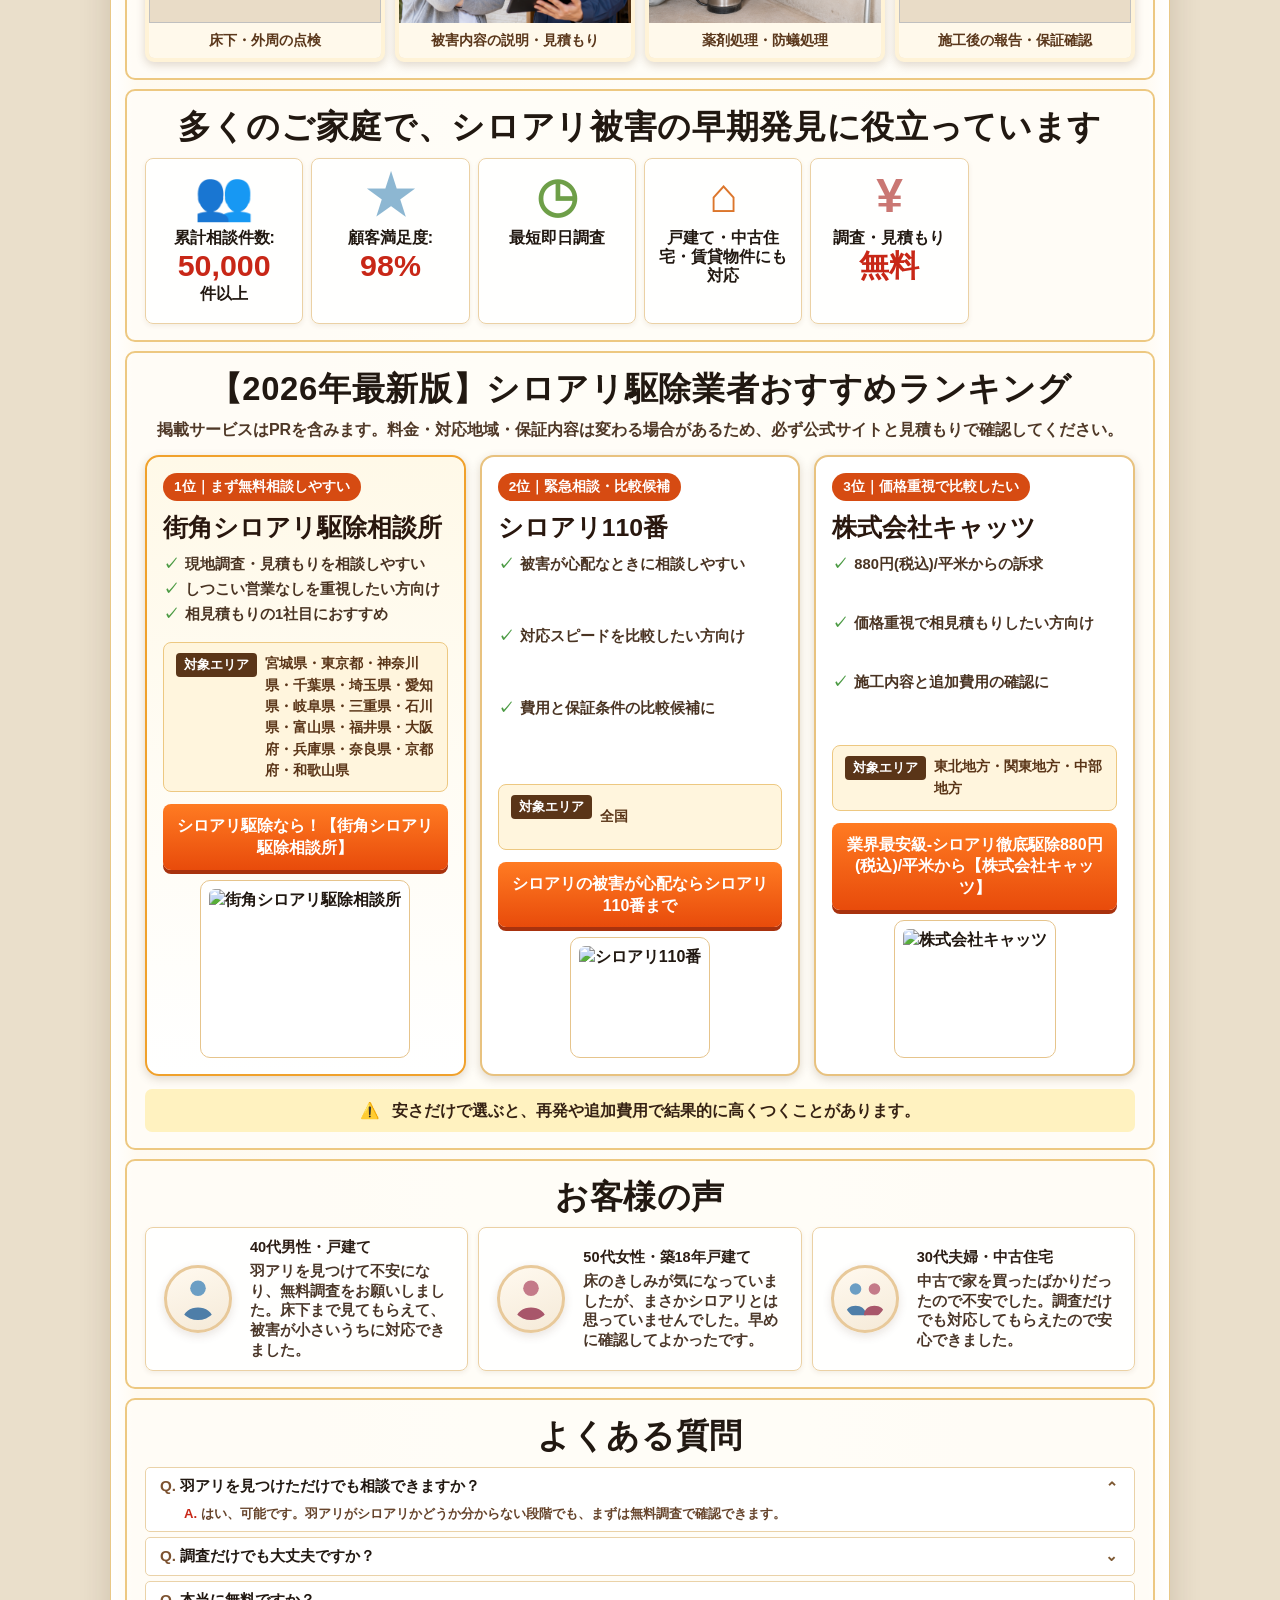
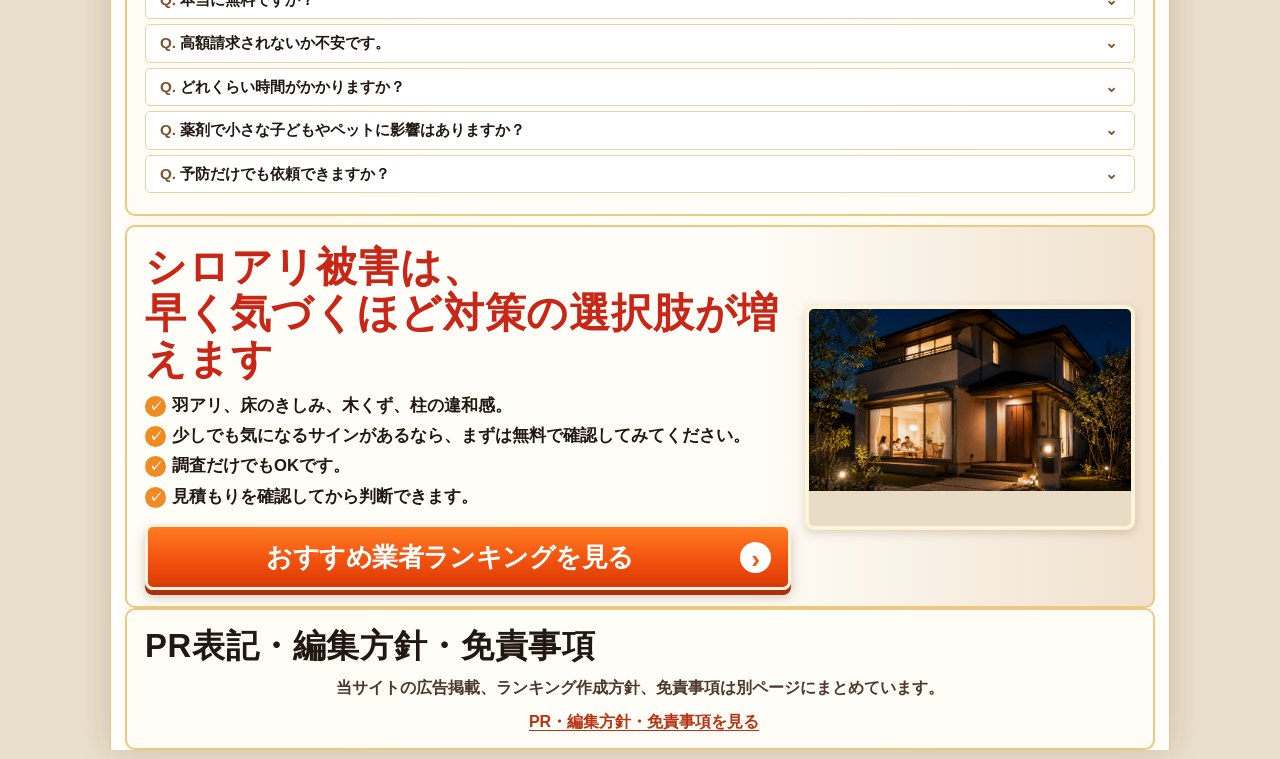
==== commit ea3a06dc: "対象エリア表記の統一とヒーロー幅詰め・CTA/ボックス統一 - シロアリ110番に「対象エリア：全国」を追加 - キャッツの「対象地域」を「対象エリア」に統一 - 対象エリアボックスを高さ統一（min" ====
--- a/index.html
+++ b/index.html
@@ -290,6 +290,7 @@
             <p class="rank-label">2位｜緊急相談・比較候補</p>
             <h3>シロアリ110番</h3>
             <ul class="mini-points"><li>被害が心配なときに相談しやすい</li><li>対応スピードを比較したい方向け</li><li>費用と保証条件の比較候補に</li></ul>
+            <p class="area-note"><b>対象エリア</b>全国</p>
             <a class="ranking-text-link" href="https://px.a8.net/svt/ejp?a8mat=4B5OO9+2EXDEY+39GM+HX5B6" rel="nofollow" onclick="gtag_report_conversion('https://px.a8.net/svt/ejp?a8mat=4B5OO9+2EXDEY+39GM+HX5B6')">シロアリの被害が心配ならシロアリ110番まで</a>
             <img class="tracking-pixel" border="0" width="1" height="1" src="https://www15.a8.net/0.gif?a8mat=4B5OO9+2EXDEY+39GM+HX5B6" alt="" />
             <a class="banner-link" href="https://px.a8.net/svt/ejp?a8mat=4B5OO9+2EXDEY+39GM+HWI5T" rel="nofollow" onclick="gtag_report_conversion('https://px.a8.net/svt/ejp?a8mat=4B5OO9+2EXDEY+39GM+HWI5T')"><img border="0" width="300" height="250" alt="シロアリ110番" src="https://www22.a8.net/svt/bgt?aid=260605737146&wid=004&eno=01&mid=s00000015223003007000&mc=1" /></a>
@@ -299,7 +300,7 @@
             <p class="rank-label">3位｜価格重視で比較したい</p>
             <h3>株式会社キャッツ</h3>
             <ul class="mini-points"><li>880円(税込)/平米からの訴求</li><li>価格重視で相見積もりしたい方向け</li><li>施工内容と追加費用の確認に</li></ul>
-            <p class="area-note"><b>対象地域</b>東北地方・関東地方・中部地方</p>
+            <p class="area-note"><b>対象エリア</b>東北地方・関東地方・中部地方</p>
             <a class="ranking-text-link" href="https://px.a8.net/svt/ejp?a8mat=4B5OO9+2EBXT6+58FW+5YJRM" rel="nofollow" onclick="gtag_report_conversion('https://px.a8.net/svt/ejp?a8mat=4B5OO9+2EBXT6+58FW+5YJRM')">業界最安級-シロアリ徹底駆除880円(税込)/平米から【株式会社キャッツ】</a>
             <img class="tracking-pixel" border="0" width="1" height="1" src="https://www10.a8.net/0.gif?a8mat=4B5OO9+2EBXT6+58FW+5YJRM" alt="" />
             <a class="banner-link" href="https://px.a8.net/svt/ejp?a8mat=4B5OO9+2EBXT6+58FW+63H8H" rel="nofollow" onclick="gtag_report_conversion('https://px.a8.net/svt/ejp?a8mat=4B5OO9+2EBXT6+58FW+63H8H')"><img border="0" width="300" height="250" alt="株式会社キャッツ" src="https://www29.a8.net/svt/bgt?aid=260605737145&wid=004&eno=01&mid=s00000024422001024000&mc=1" /></a>
--- a/styles.css
+++ b/styles.css
@@ -164,7 +164,7 @@
   right: 430px;
   bottom: 20px;
   display: grid;
-  grid-template-columns: repeat(5, 1fr);
+  grid-template-columns: repeat(4, 1fr);
   gap: 7px;
 }
 
@@ -388,7 +388,7 @@
 @media (max-width: 900px) {
   .hero { padding-bottom: 350px; }
   .hero-copy { max-width: 100%; padding-left: 50px; }
-  .merits { left: 10px; right: 10px; bottom: 165px; grid-template-columns: repeat(5, 1fr); }
+  .merits { left: 10px; right: 10px; bottom: 165px; grid-template-columns: repeat(4, 1fr); }
   .hero-cta { left: 10px; right: 10px; bottom: 20px; width: auto; }
 }
 
@@ -400,7 +400,7 @@
   .hero-copy { padding-left: 44px; }
   .hero h1 { font-size: clamp(1.92rem, 9vw, 2.65rem); }
   .hero-checks { grid-template-columns: 1fr; gap: 5px; }
-  .merits { bottom: 150px; grid-template-columns: repeat(5, 1fr); gap: 4px; }
+  .merits { bottom: 150px; grid-template-columns: repeat(4, 1fr); gap: 4px; }
   .merits article { min-height: 82px; padding: 5px 2px; }
   .merits b { font-size: 1.35rem; }
   .merits span { font-size: .62rem; line-height: 1.15; }
@@ -906,8 +906,11 @@
 }
 
 .ranking-text-link {
-  display: inline-flex;
+  display: flex;
+  align-items: center;
   justify-content: center;
+  width: 100%;
+  min-height: 60px;
   padding: 11px 14px;
   color: #fff;
   font-weight: 900;
@@ -1479,12 +1482,13 @@
 
 /* ランキングカード 対象エリア表記 */
 .area-note {
-  margin: 8px 0 2px; padding: 9px 11px;
+  display: flex; align-items: center; gap: 8px;
+  min-height: 66px; margin: 8px 0 2px; padding: 10px 12px;
   background: #fff5dd; border: 1px solid var(--line); border-radius: 8px;
   font-size: .86rem; font-weight: 600; color: var(--brown); line-height: 1.55;
 }
 .area-note b {
-  display: inline-block; margin-right: 6px; padding: 1px 7px;
+  flex: 0 0 auto; align-self: flex-start; padding: 2px 8px;
   background: var(--brown); color: #fff; border-radius: 4px; font-size: .8rem;
 }
 
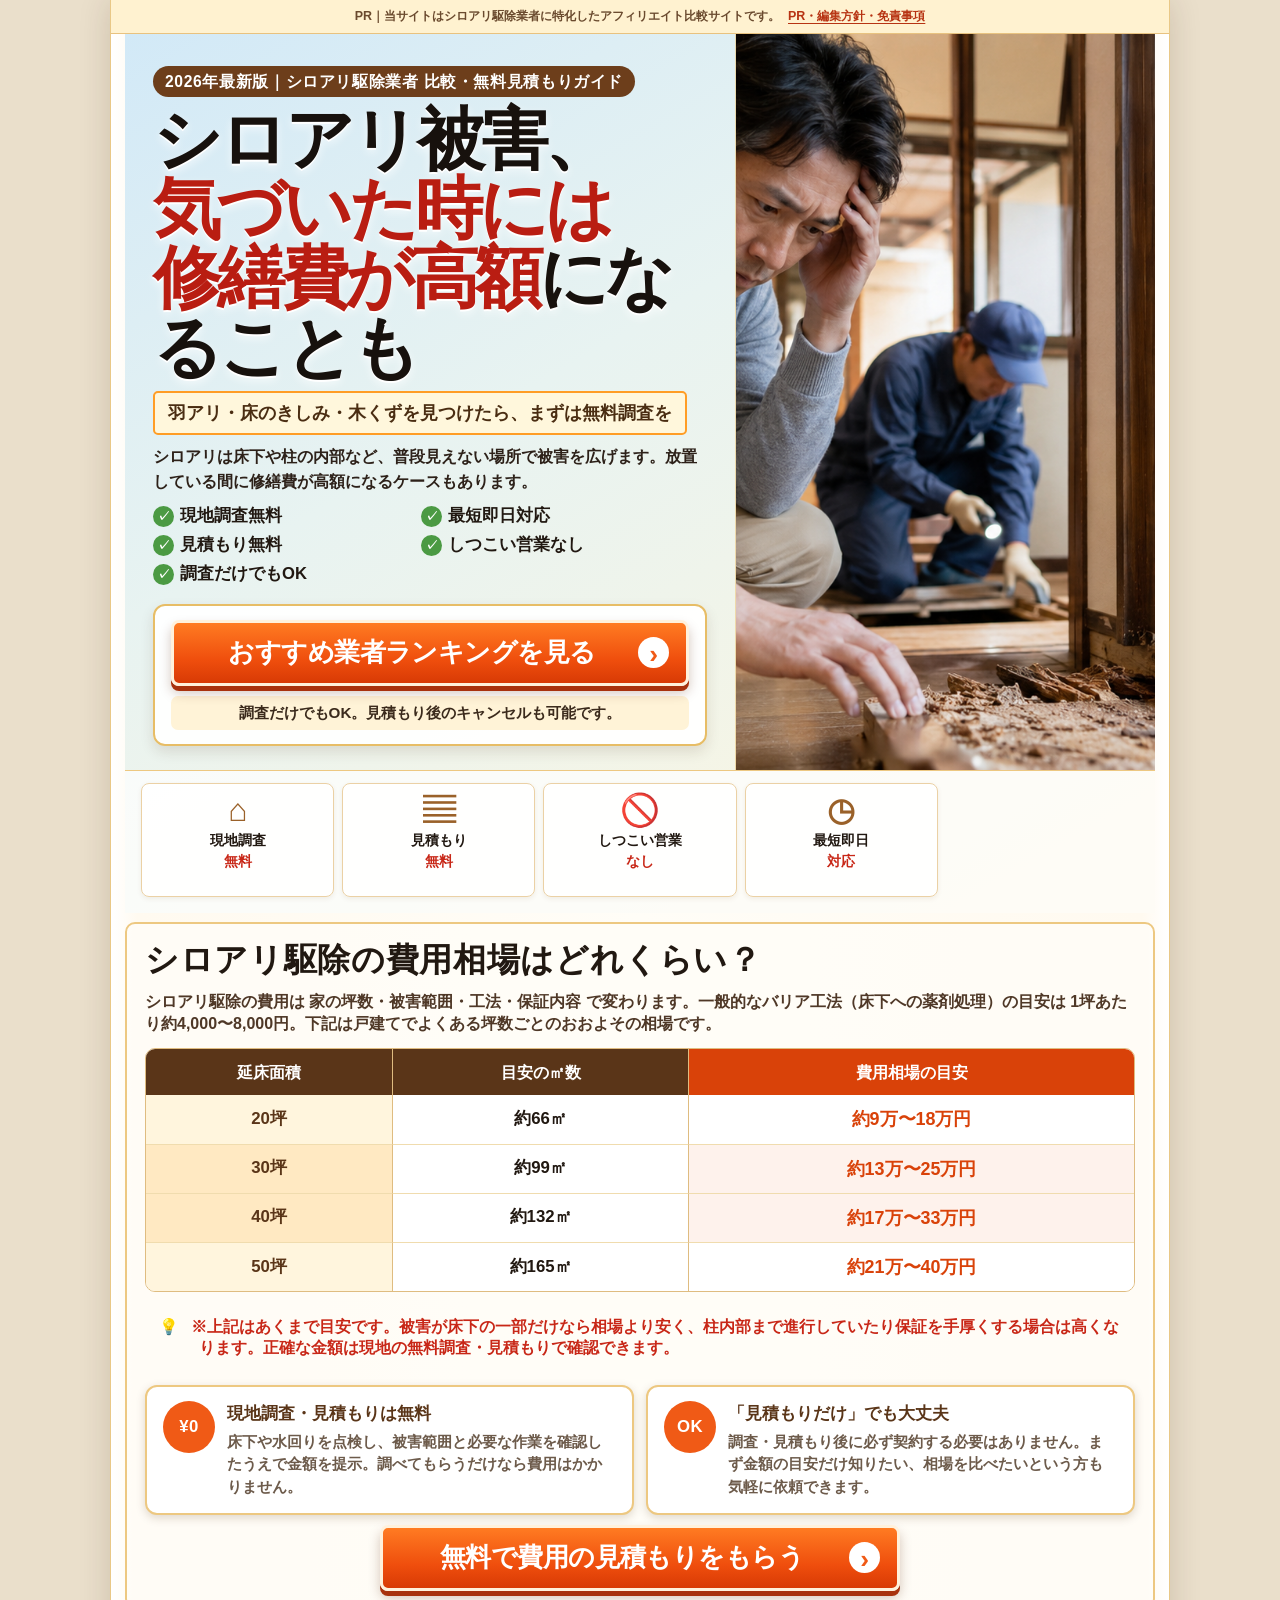
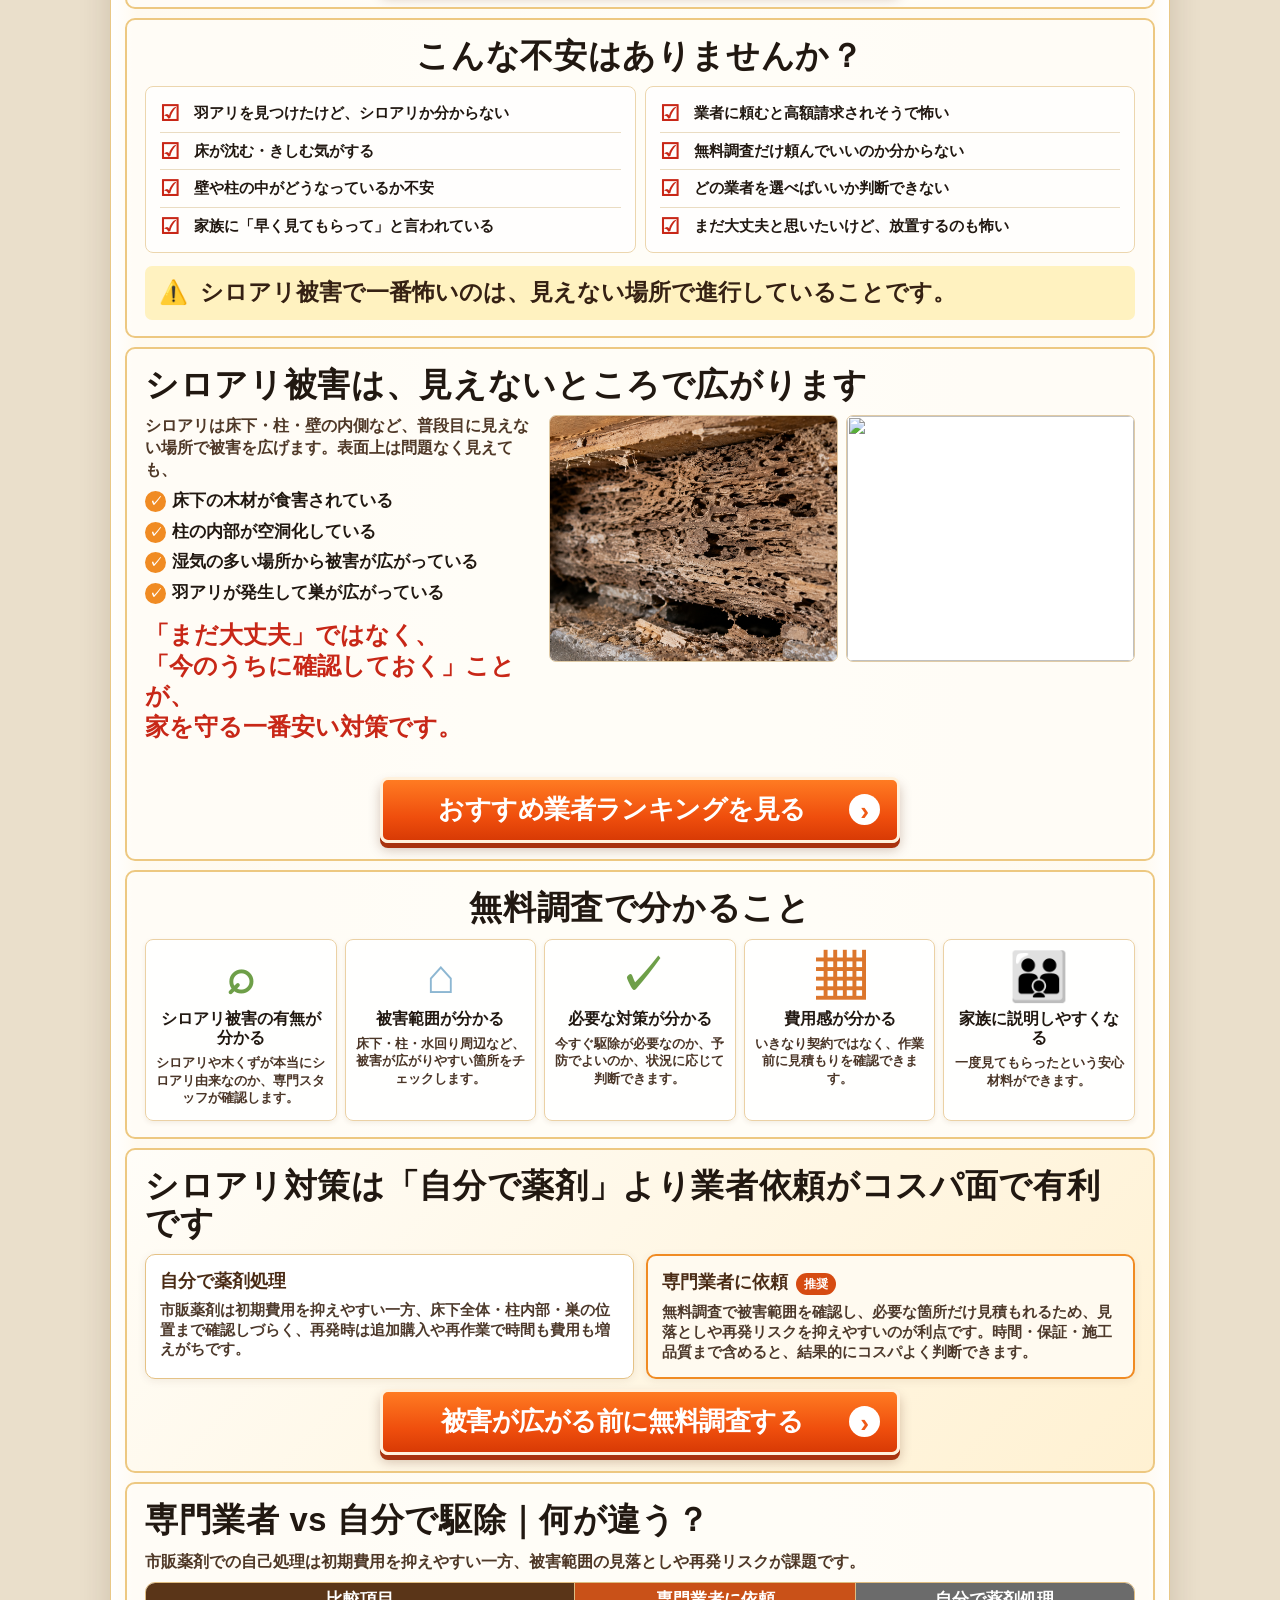
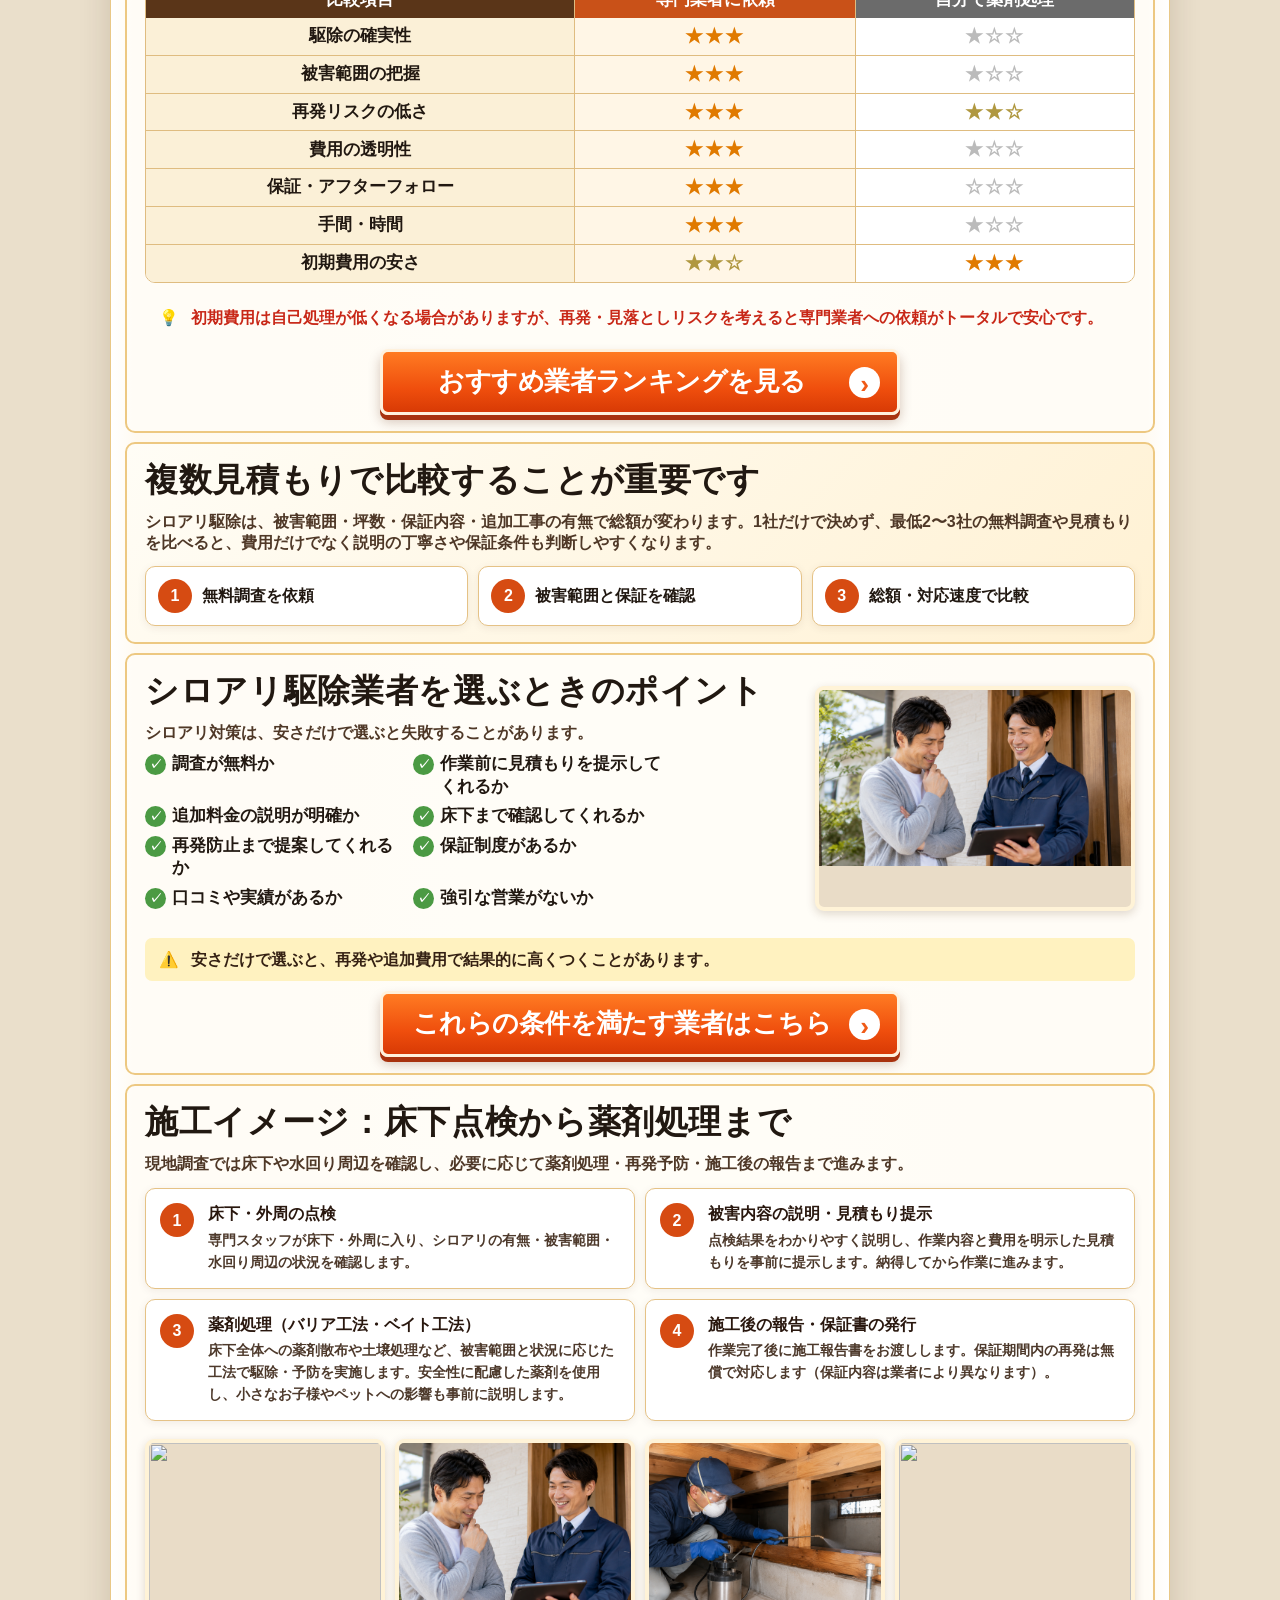
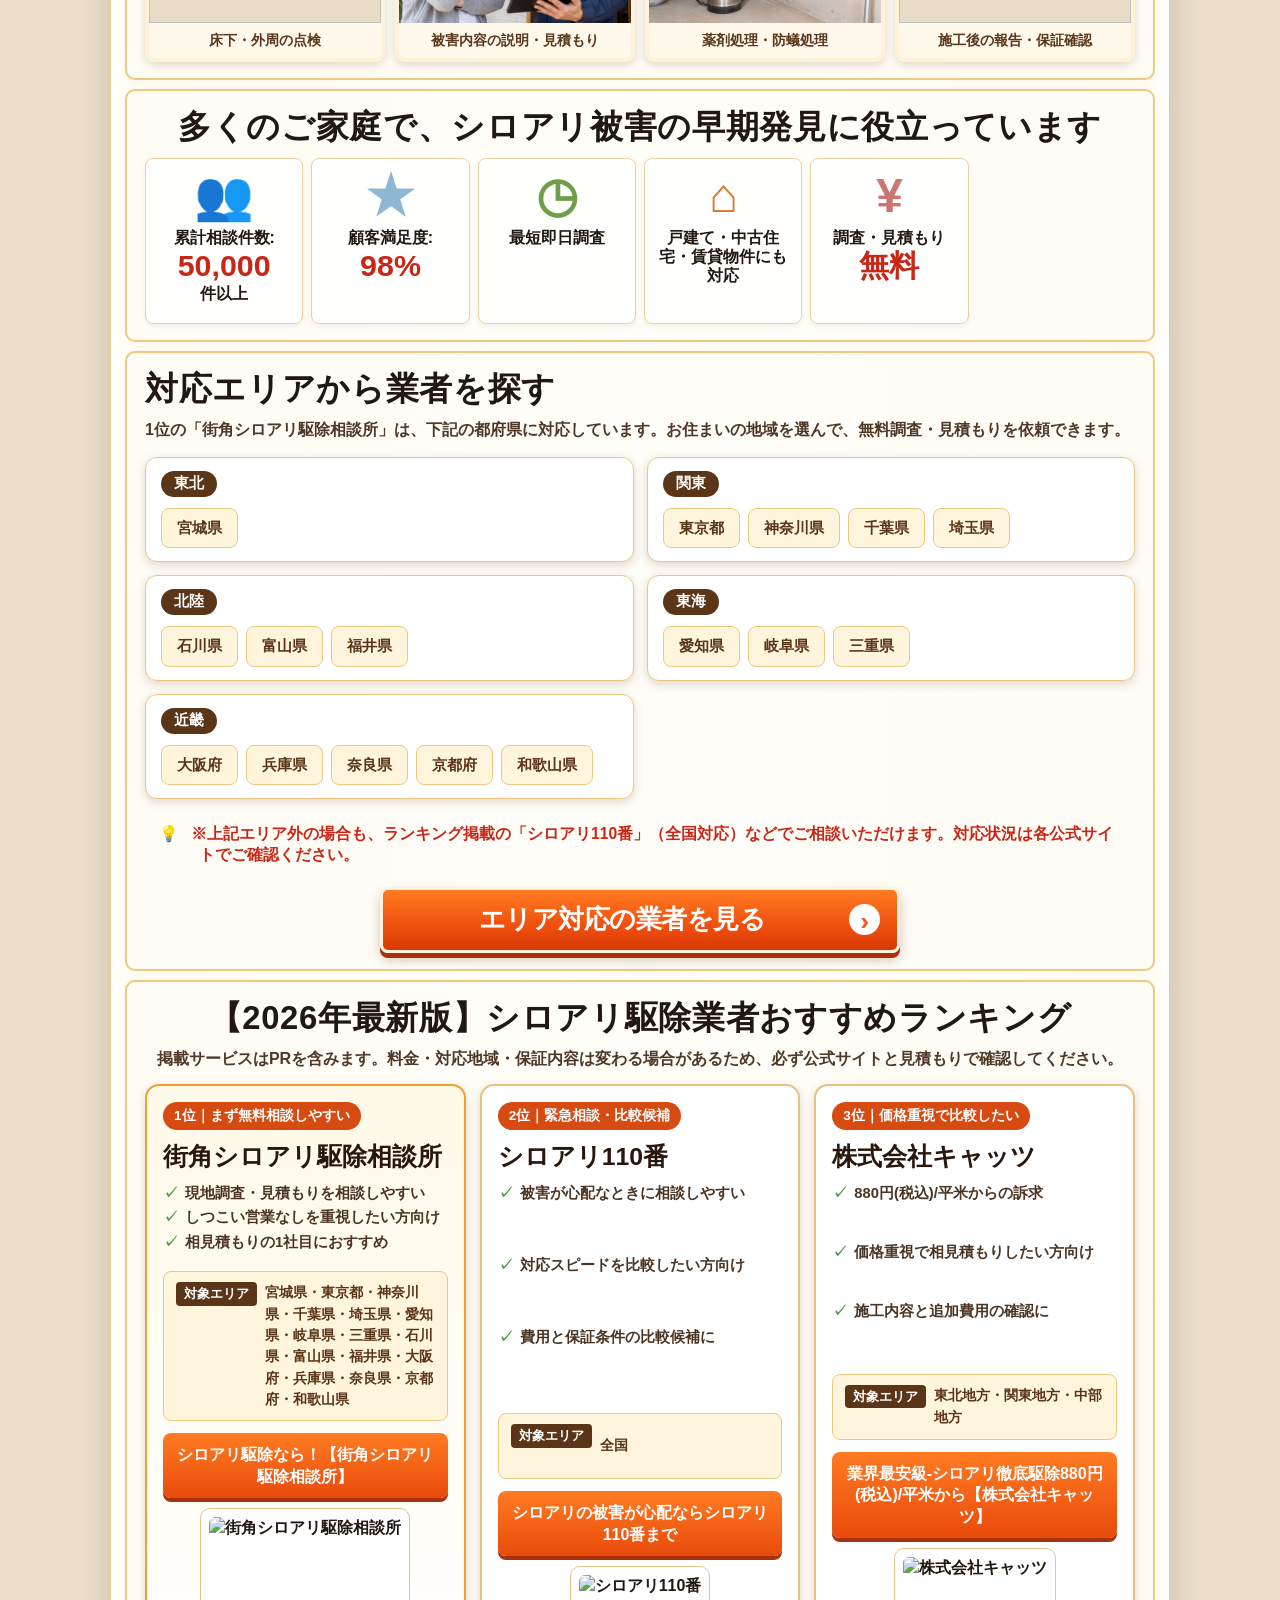
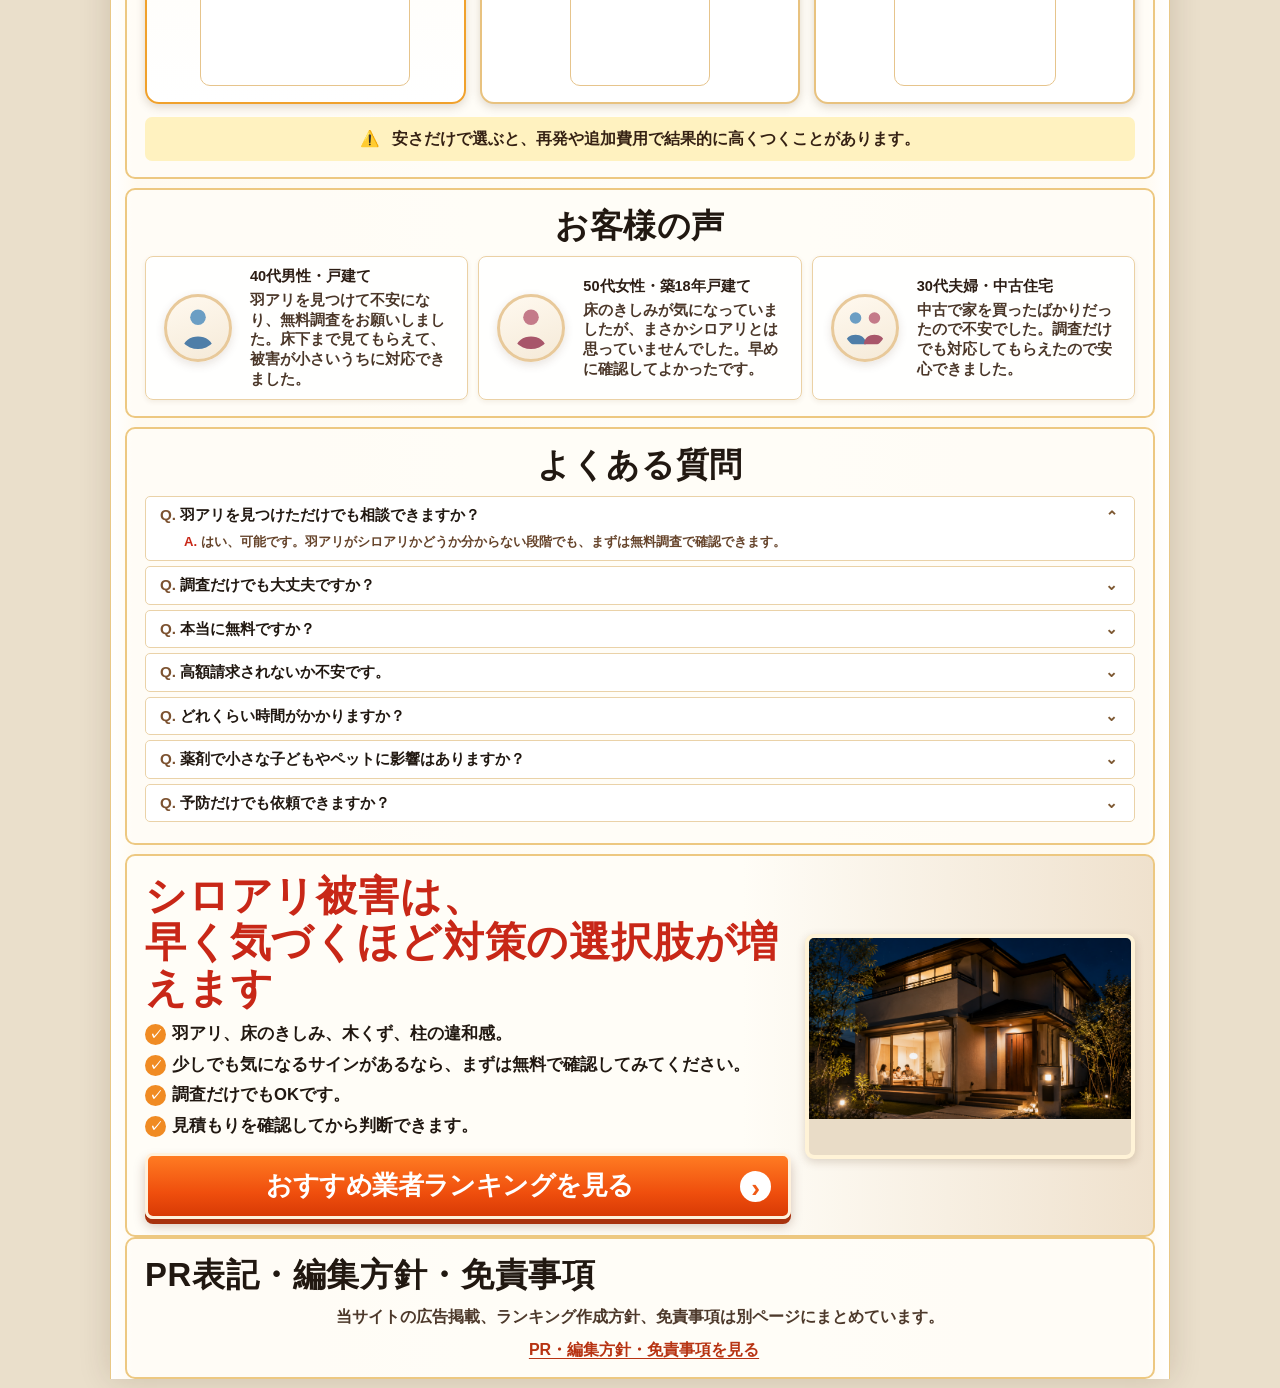
==== commit cbbc8a89: "都道府県から業者を探すセクションを追加（全LP） 街角シロアリ駆除相談所の対象16都府県を東北・関東・北陸・東海・ 近畿の地域別に並べ、各都道府県からランキングへ誘導。エリア外は 全国対応のシロアリ1" ====
--- a/index.html
+++ b/index.html
@@ -272,6 +272,56 @@
         </div>
       </section>
 
+      <section class="panel area-finder" id="area-finder" aria-labelledby="area-finder-title">
+        <h2 id="area-finder-title">対応エリアから業者を探す</h2>
+        <p class="body-copy">1位の「街角シロアリ駆除相談所」は、下記の都府県に対応しています。お住まいの地域を選んで、無料調査・見積もりを依頼できます。</p>
+        <div class="area-region-list">
+          <div class="area-region">
+            <h3>東北</h3>
+            <ul class="pref-grid">
+              <li><a href="#affiliate-ranking">宮城県</a></li>
+            </ul>
+          </div>
+          <div class="area-region">
+            <h3>関東</h3>
+            <ul class="pref-grid">
+              <li><a href="#affiliate-ranking">東京都</a></li>
+              <li><a href="#affiliate-ranking">神奈川県</a></li>
+              <li><a href="#affiliate-ranking">千葉県</a></li>
+              <li><a href="#affiliate-ranking">埼玉県</a></li>
+            </ul>
+          </div>
+          <div class="area-region">
+            <h3>北陸</h3>
+            <ul class="pref-grid">
+              <li><a href="#affiliate-ranking">石川県</a></li>
+              <li><a href="#affiliate-ranking">富山県</a></li>
+              <li><a href="#affiliate-ranking">福井県</a></li>
+            </ul>
+          </div>
+          <div class="area-region">
+            <h3>東海</h3>
+            <ul class="pref-grid">
+              <li><a href="#affiliate-ranking">愛知県</a></li>
+              <li><a href="#affiliate-ranking">岐阜県</a></li>
+              <li><a href="#affiliate-ranking">三重県</a></li>
+            </ul>
+          </div>
+          <div class="area-region">
+            <h3>近畿</h3>
+            <ul class="pref-grid">
+              <li><a href="#affiliate-ranking">大阪府</a></li>
+              <li><a href="#affiliate-ranking">兵庫県</a></li>
+              <li><a href="#affiliate-ranking">奈良県</a></li>
+              <li><a href="#affiliate-ranking">京都府</a></li>
+              <li><a href="#affiliate-ranking">和歌山県</a></li>
+            </ul>
+          </div>
+        </div>
+        <p class="hint">※上記エリア外の場合も、ランキング掲載の「シロアリ110番」（全国対応）などでご相談いただけます。対応状況は各公式サイトでご確認ください。</p>
+        <a class="cta-button narrow" href="#affiliate-ranking">エリア対応の業者を見る</a>
+      </section>
+
       <section class="panel affiliate-offers" id="affiliate-ranking" aria-labelledby="affiliate-title">
         <h2 id="affiliate-title">【2026年最新版】シロアリ駆除業者おすすめランキング</h2>
         <p class="body-copy">掲載サービスはPRを含みます。料金・対応地域・保証内容は変わる場合があるため、必ず公式サイトと見積もりで確認してください。</p>
--- a/styles.css
+++ b/styles.css
@@ -1492,6 +1492,28 @@
   background: var(--brown); color: #fff; border-radius: 4px; font-size: .8rem;
 }
 
+/* 都道府県から業者を探す */
+.area-region-list { display: grid; gap: 13px; margin: 16px 0 8px; }
+@media (min-width: 620px) { .area-region-list { grid-template-columns: repeat(2, 1fr); } }
+.area-region {
+  background: #fff; border: 1px solid var(--line); border-radius: 12px;
+  padding: 13px 15px; box-shadow: var(--shadow);
+}
+.area-region h3 {
+  display: inline-block; margin: 0 0 11px; padding: 3px 13px;
+  background: var(--brown); color: #fff; border-radius: 999px; font-size: .92rem;
+}
+.pref-grid { display: flex; flex-wrap: wrap; gap: 8px; margin: 0; padding: 0; list-style: none; }
+.pref-grid a {
+  display: block; padding: 9px 15px;
+  background: #fff5dd; border: 1px solid var(--line); border-radius: 8px;
+  color: var(--brown); font-size: .95rem; font-weight: 700;
+  transition: background .18s ease, color .18s ease, transform .18s ease;
+}
+.pref-grid a:hover, .pref-grid a:focus-visible {
+  background: var(--orange); color: #fff; transform: translateY(-2px);
+}
+
 /* 施工ギャラリー 4列対応 */
 @media (min-width: 560px) {
   .work-gallery { grid-template-columns: repeat(2, 1fr); }
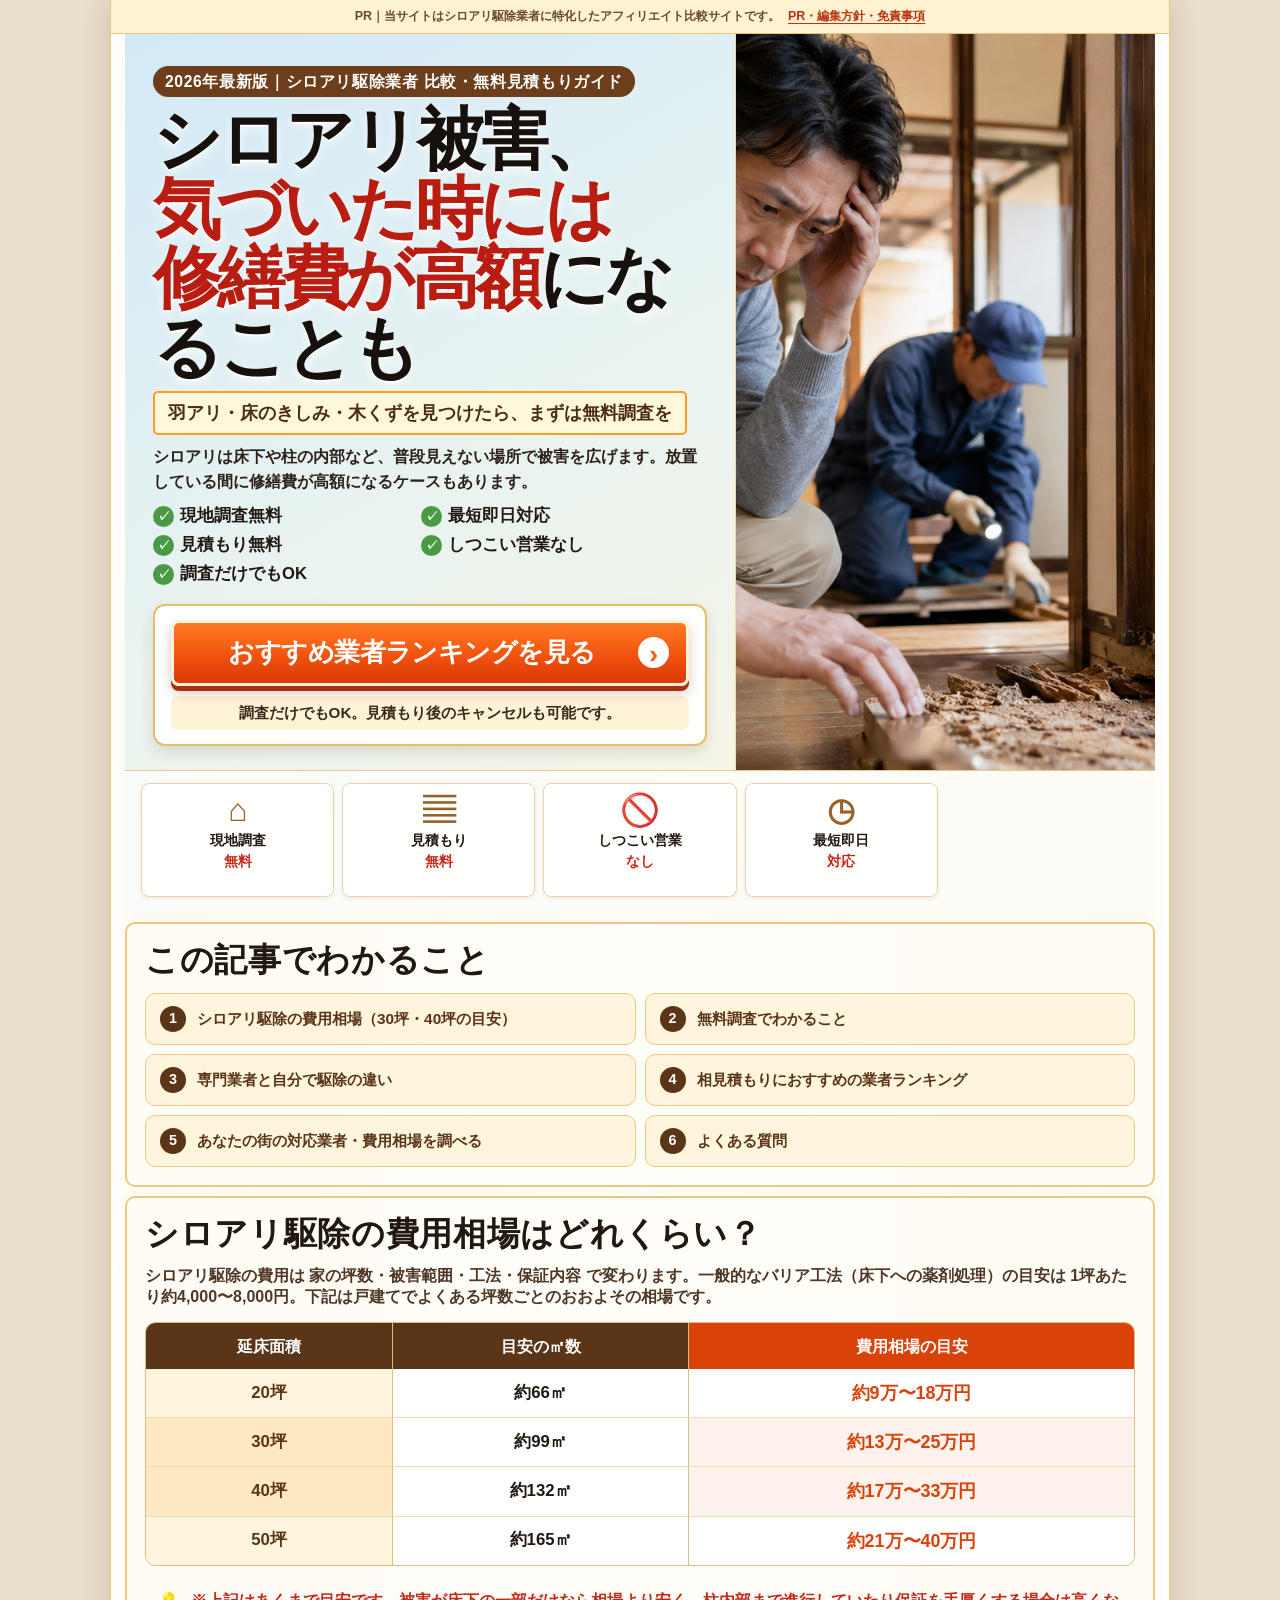
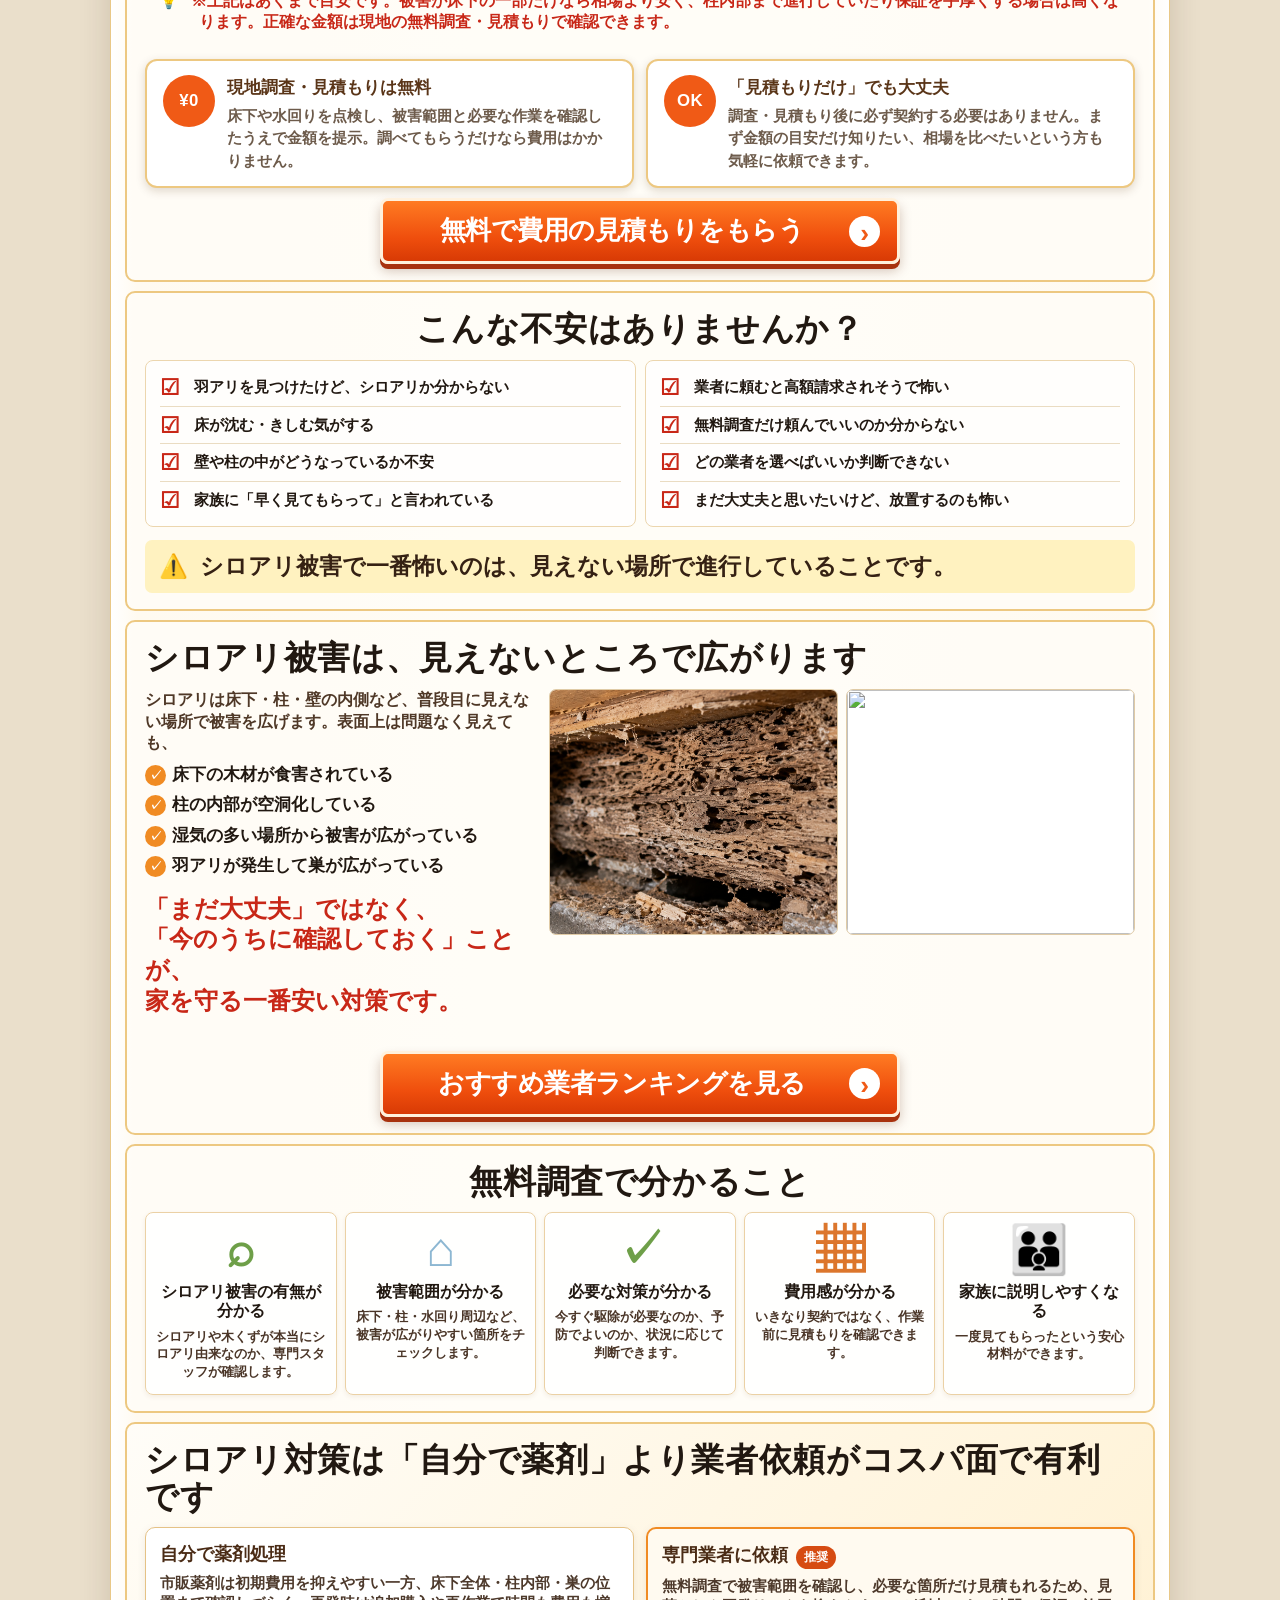
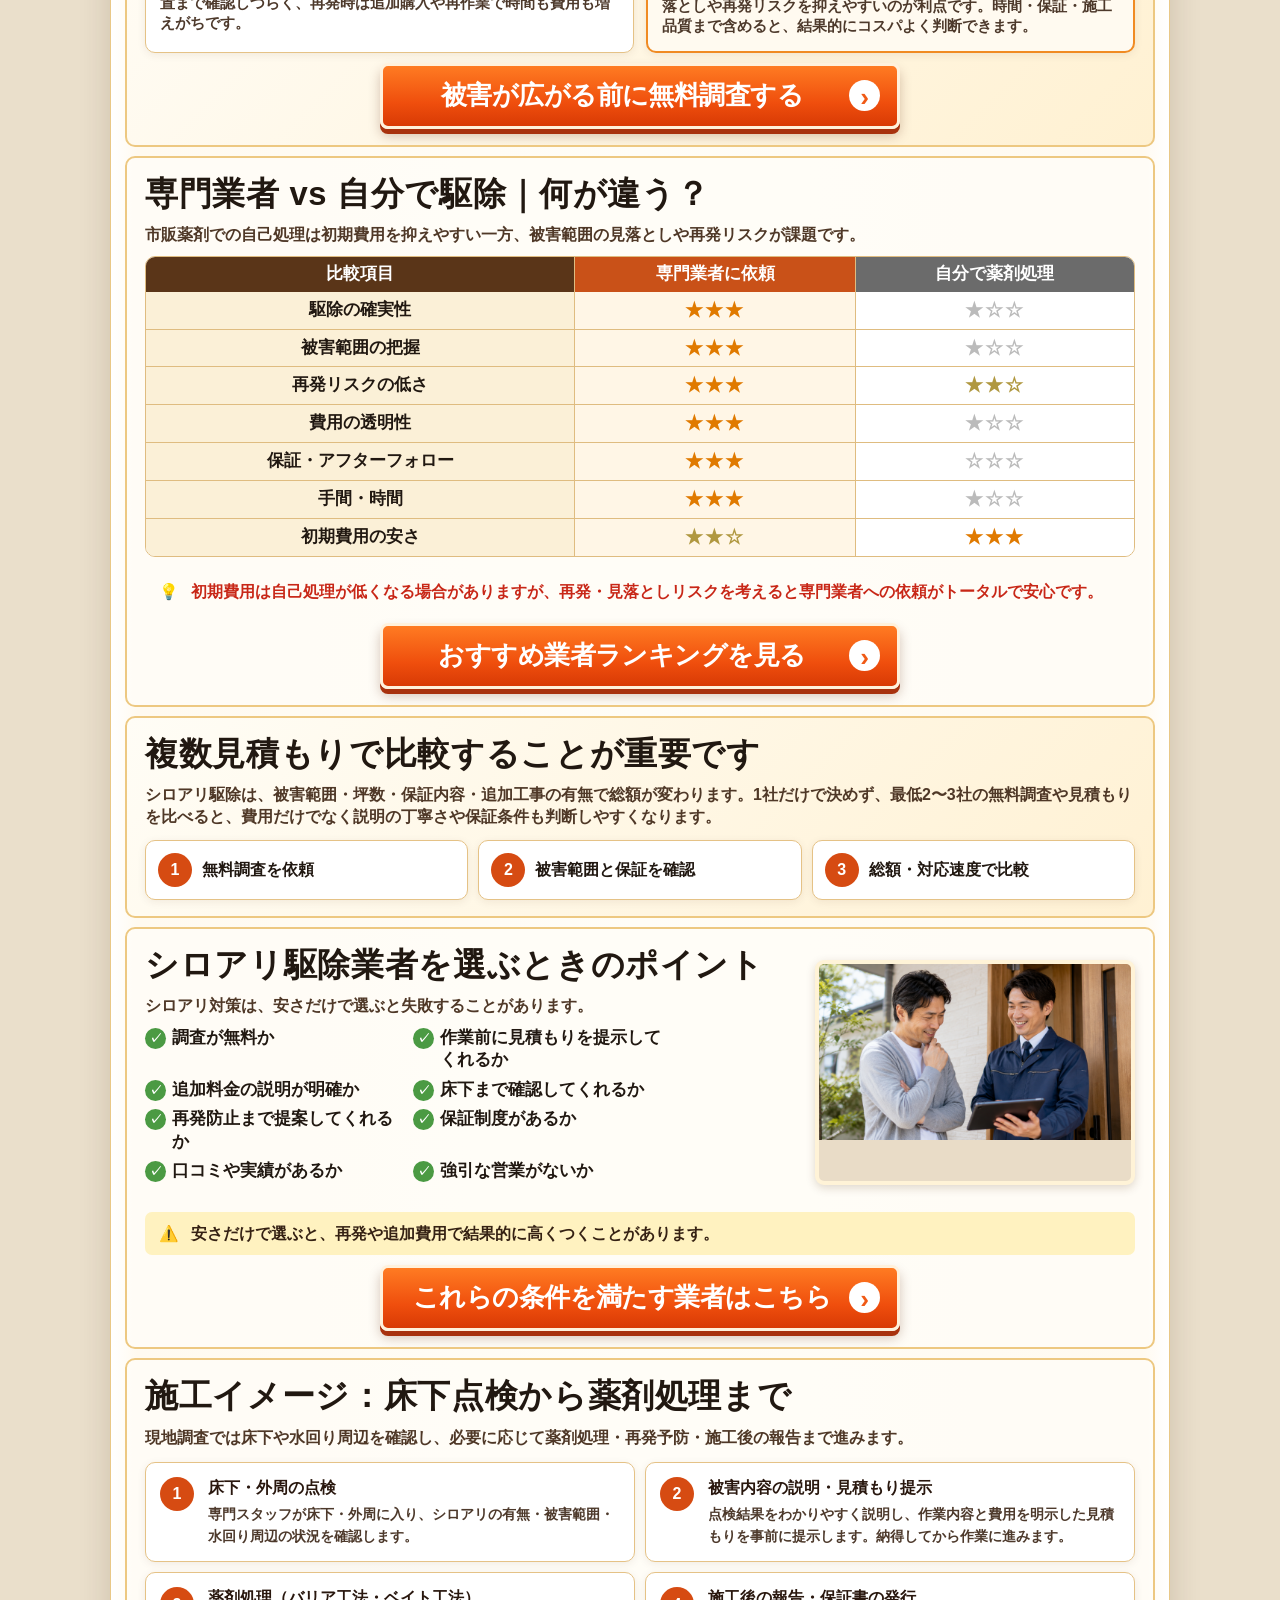
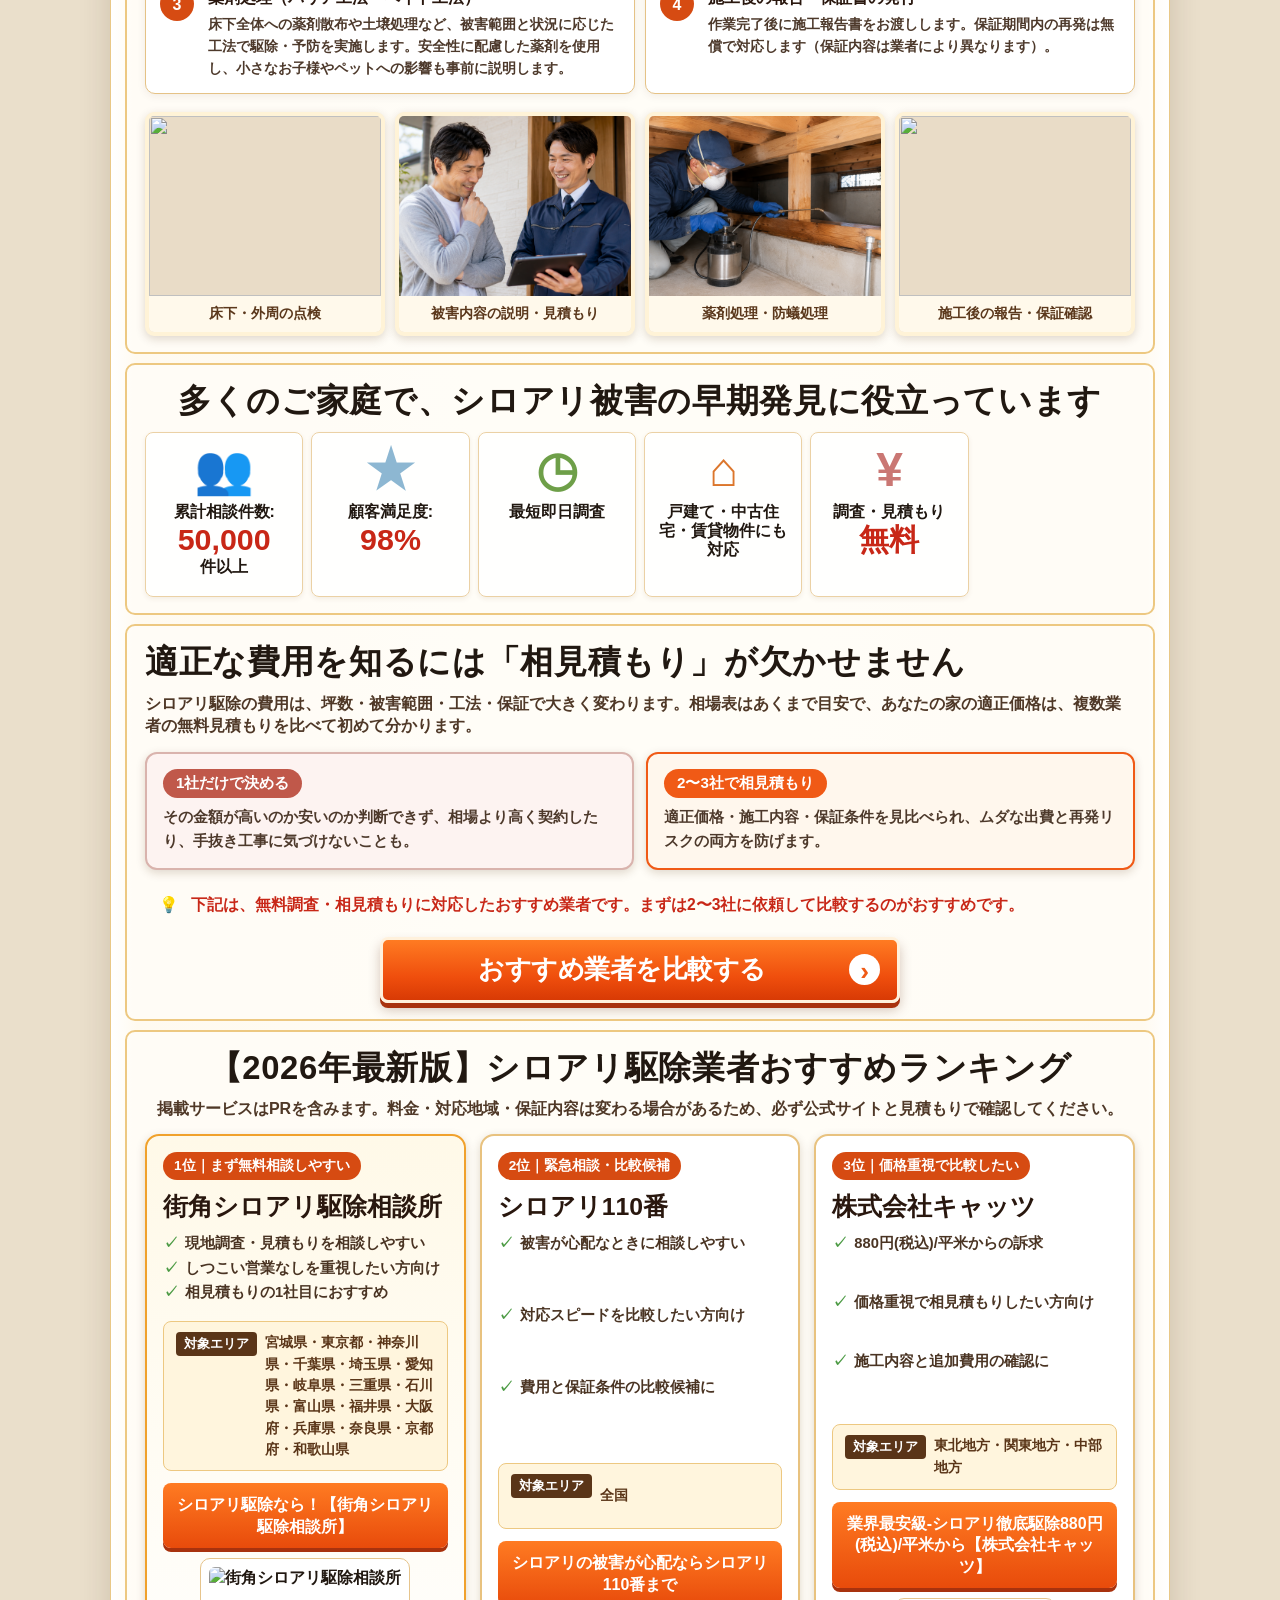
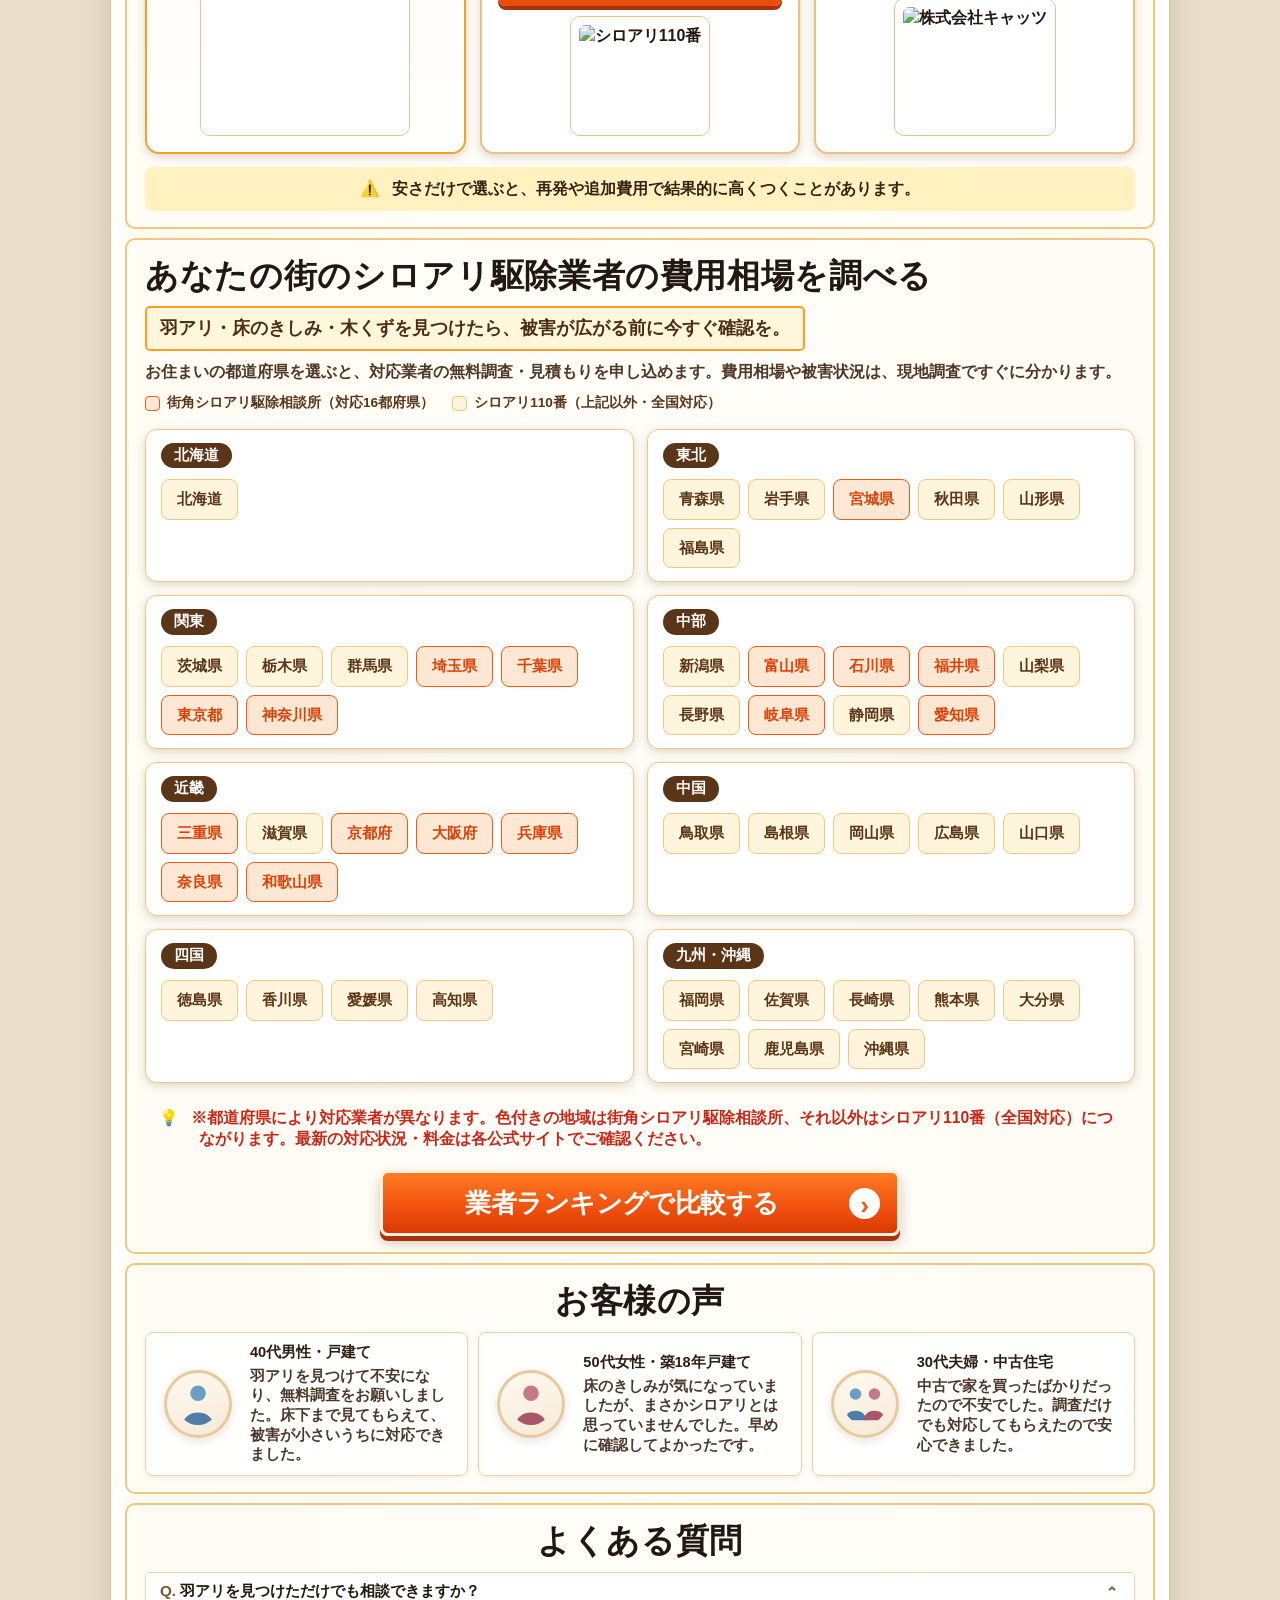
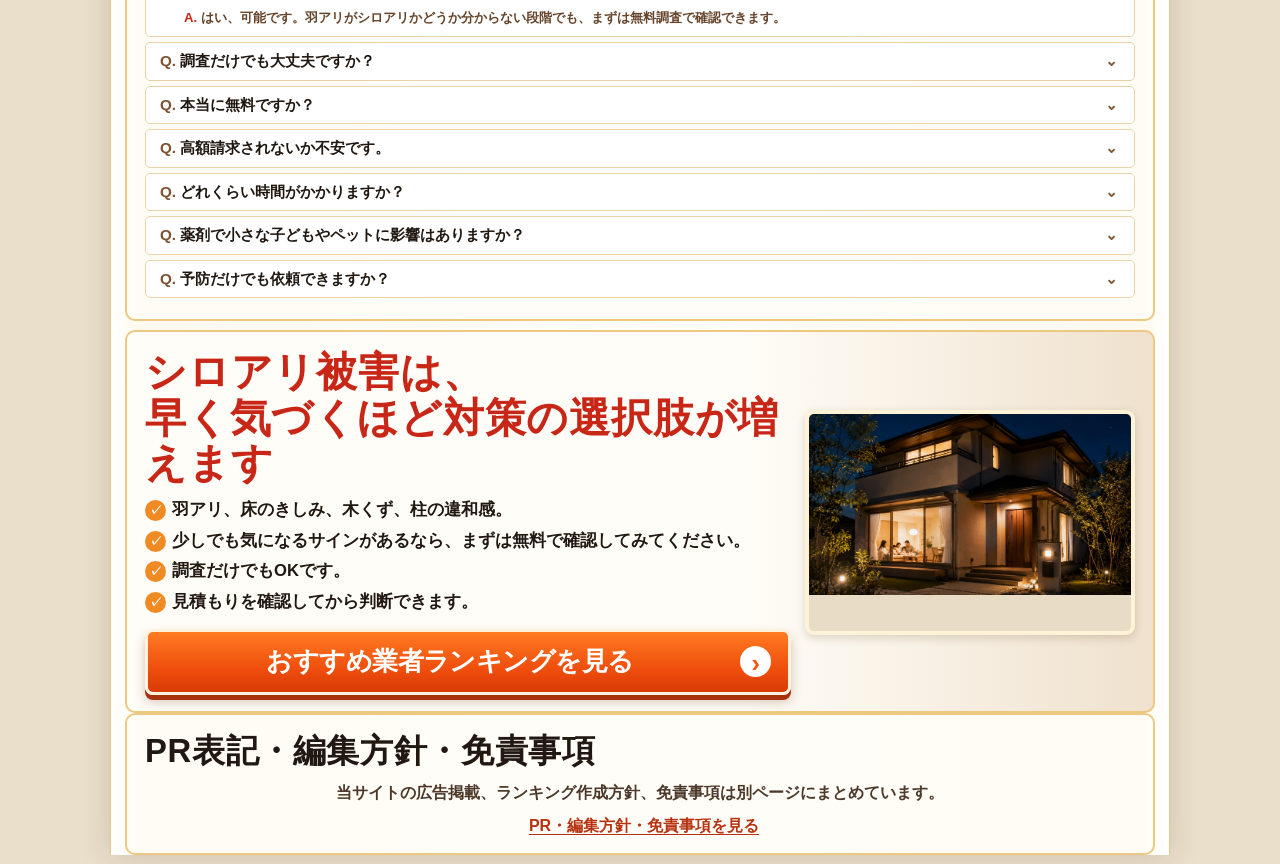
==== commit 82070f49: "相見積もり導線を強化し都道府県セクションをランキング後へ移動 - ランキング直前に「相見積もりが必要→おすすめ業者で比較」ブリッジを追加 - 都道府県別セクションをランキングの後ろへ移動（全LP） -" ====
--- a/index.html
+++ b/index.html
@@ -63,6 +63,18 @@
         </div>
       </section>
 
+      <section class="panel toc" aria-labelledby="toc-title">
+        <h2 id="toc-title">この記事でわかること</h2>
+        <ol class="toc-list">
+          <li><a href="#cost-guide">シロアリ駆除の費用相場（30坪・40坪の目安）</a></li>
+          <li><a href="#facts-title">無料調査でわかること</a></li>
+          <li><a href="#compare-title">専門業者と自分で駆除の違い</a></li>
+          <li><a href="#affiliate-ranking">相見積もりにおすすめの業者ランキング</a></li>
+          <li><a href="#area-finder">あなたの街の対応業者・費用相場を調べる</a></li>
+          <li><a href="#faq-title">よくある質問</a></li>
+        </ol>
+      </section>
+
       <section class="panel cost-guide" id="cost-guide" aria-labelledby="cost-guide-title">
         <h2 id="cost-guide-title">シロアリ駆除の費用相場はどれくらい？</h2>
         <p class="body-copy">シロアリ駆除の費用は <b>家の坪数・被害範囲・工法・保証内容</b> で変わります。一般的なバリア工法（床下への薬剤処理）の目安は <b>1坪あたり約4,000〜8,000円</b>。下記は戸建てでよくある坪数ごとのおおよその相場です。</p>
@@ -272,54 +284,22 @@
         </div>
       </section>
 
-      <section class="panel area-finder" id="area-finder" aria-labelledby="area-finder-title">
-        <h2 id="area-finder-title">対応エリアから業者を探す</h2>
-        <p class="body-copy">1位の「街角シロアリ駆除相談所」は、下記の都府県に対応しています。お住まいの地域を選んで、無料調査・見積もりを依頼できます。</p>
-        <div class="area-region-list">
-          <div class="area-region">
-            <h3>東北</h3>
-            <ul class="pref-grid">
-              <li><a href="#affiliate-ranking">宮城県</a></li>
-            </ul>
-          </div>
-          <div class="area-region">
-            <h3>関東</h3>
-            <ul class="pref-grid">
-              <li><a href="#affiliate-ranking">東京都</a></li>
-              <li><a href="#affiliate-ranking">神奈川県</a></li>
-              <li><a href="#affiliate-ranking">千葉県</a></li>
-              <li><a href="#affiliate-ranking">埼玉県</a></li>
-            </ul>
-          </div>
-          <div class="area-region">
-            <h3>北陸</h3>
-            <ul class="pref-grid">
-              <li><a href="#affiliate-ranking">石川県</a></li>
-              <li><a href="#affiliate-ranking">富山県</a></li>
-              <li><a href="#affiliate-ranking">福井県</a></li>
-            </ul>
-          </div>
-          <div class="area-region">
-            <h3>東海</h3>
-            <ul class="pref-grid">
-              <li><a href="#affiliate-ranking">愛知県</a></li>
-              <li><a href="#affiliate-ranking">岐阜県</a></li>
-              <li><a href="#affiliate-ranking">三重県</a></li>
-            </ul>
-          </div>
-          <div class="area-region">
-            <h3>近畿</h3>
-            <ul class="pref-grid">
-              <li><a href="#affiliate-ranking">大阪府</a></li>
-              <li><a href="#affiliate-ranking">兵庫県</a></li>
-              <li><a href="#affiliate-ranking">奈良県</a></li>
-              <li><a href="#affiliate-ranking">京都府</a></li>
-              <li><a href="#affiliate-ranking">和歌山県</a></li>
-            </ul>
-          </div>
-        </div>
-        <p class="hint">※上記エリア外の場合も、ランキング掲載の「シロアリ110番」（全国対応）などでご相談いただけます。対応状況は各公式サイトでご確認ください。</p>
-        <a class="cta-button narrow" href="#affiliate-ranking">エリア対応の業者を見る</a>
+
+      <section class="panel quote-bridge" aria-labelledby="quote-bridge-title">
+        <h2 id="quote-bridge-title">適正な費用を知るには「相見積もり」が欠かせません</h2>
+        <p class="body-copy">シロアリ駆除の費用は、坪数・被害範囲・工法・保証で大きく変わります。相場表はあくまで目安で、<b>あなたの家の適正価格は、複数業者の無料見積もりを比べて初めて分かります。</b></p>
+        <div class="quote-bridge-grid">
+          <article class="bad">
+            <b>1社だけで決める</b>
+            <p>その金額が高いのか安いのか判断できず、相場より高く契約したり、手抜き工事に気づけないことも。</p>
+          </article>
+          <article class="good">
+            <b>2〜3社で相見積もり</b>
+            <p>適正価格・施工内容・保証条件を見比べられ、ムダな出費と再発リスクの両方を防げます。</p>
+          </article>
+        </div>
+        <p class="hint">下記は、無料調査・相見積もりに対応したおすすめ業者です。まずは2〜3社に依頼して比較するのがおすすめです。</p>
+        <a class="cta-button narrow" href="#affiliate-ranking">おすすめ業者を比較する</a>
       </section>
 
       <section class="panel affiliate-offers" id="affiliate-ranking" aria-labelledby="affiliate-title">
@@ -360,6 +340,107 @@
         <p class="alert small">安さだけで選ぶと、再発や追加費用で結果的に高くつくことがあります。</p>
       </section>
 
+      <section class="panel area-finder" id="area-finder" aria-labelledby="area-finder-title">
+        <h2 id="area-finder-title">あなたの街のシロアリ駆除業者の費用相場を調べる</h2>
+        <p class="lead-box">羽アリ・床のきしみ・木くずを見つけたら、被害が広がる前に今すぐ確認を。</p>
+        <p class="body-copy">お住まいの都道府県を選ぶと、対応業者の<b>無料調査・見積もり</b>を申し込めます。費用相場や被害状況は、現地調査ですぐに分かります。</p>
+        <p class="area-legend">
+          <span class="machikado"><i></i>街角シロアリ駆除相談所（対応16都府県）</span>
+          <span class="other"><i></i>シロアリ110番（上記以外・全国対応）</span>
+        </p>
+        <div class="area-region-list">
+          <div class="area-region">
+            <h3>北海道</h3>
+            <ul class="pref-grid">
+              <li><a href="https://px.a8.net/svt/ejp?a8mat=4B5OO9+2EXDEY+39GM+HX5B6" rel="nofollow" onclick="gtag_report_conversion('https://px.a8.net/svt/ejp?a8mat=4B5OO9+2EXDEY+39GM+HX5B6')">北海道</a></li>
+            </ul>
+          </div>
+          <div class="area-region">
+            <h3>東北</h3>
+            <ul class="pref-grid">
+              <li><a href="https://px.a8.net/svt/ejp?a8mat=4B5OO9+2EXDEY+39GM+HX5B6" rel="nofollow" onclick="gtag_report_conversion('https://px.a8.net/svt/ejp?a8mat=4B5OO9+2EXDEY+39GM+HX5B6')">青森県</a></li>
+              <li><a href="https://px.a8.net/svt/ejp?a8mat=4B5OO9+2EXDEY+39GM+HX5B6" rel="nofollow" onclick="gtag_report_conversion('https://px.a8.net/svt/ejp?a8mat=4B5OO9+2EXDEY+39GM+HX5B6')">岩手県</a></li>
+              <li><a href="https://px.a8.net/svt/ejp?a8mat=4B5OO9+2DQI7E+5BYA+ZQ80I" class="machikado" rel="nofollow" onclick="gtag_report_conversion('https://px.a8.net/svt/ejp?a8mat=4B5OO9+2DQI7E+5BYA+ZQ80I')">宮城県</a></li>
+              <li><a href="https://px.a8.net/svt/ejp?a8mat=4B5OO9+2EXDEY+39GM+HX5B6" rel="nofollow" onclick="gtag_report_conversion('https://px.a8.net/svt/ejp?a8mat=4B5OO9+2EXDEY+39GM+HX5B6')">秋田県</a></li>
+              <li><a href="https://px.a8.net/svt/ejp?a8mat=4B5OO9+2EXDEY+39GM+HX5B6" rel="nofollow" onclick="gtag_report_conversion('https://px.a8.net/svt/ejp?a8mat=4B5OO9+2EXDEY+39GM+HX5B6')">山形県</a></li>
+              <li><a href="https://px.a8.net/svt/ejp?a8mat=4B5OO9+2EXDEY+39GM+HX5B6" rel="nofollow" onclick="gtag_report_conversion('https://px.a8.net/svt/ejp?a8mat=4B5OO9+2EXDEY+39GM+HX5B6')">福島県</a></li>
+            </ul>
+          </div>
+          <div class="area-region">
+            <h3>関東</h3>
+            <ul class="pref-grid">
+              <li><a href="https://px.a8.net/svt/ejp?a8mat=4B5OO9+2EXDEY+39GM+HX5B6" rel="nofollow" onclick="gtag_report_conversion('https://px.a8.net/svt/ejp?a8mat=4B5OO9+2EXDEY+39GM+HX5B6')">茨城県</a></li>
+              <li><a href="https://px.a8.net/svt/ejp?a8mat=4B5OO9+2EXDEY+39GM+HX5B6" rel="nofollow" onclick="gtag_report_conversion('https://px.a8.net/svt/ejp?a8mat=4B5OO9+2EXDEY+39GM+HX5B6')">栃木県</a></li>
+              <li><a href="https://px.a8.net/svt/ejp?a8mat=4B5OO9+2EXDEY+39GM+HX5B6" rel="nofollow" onclick="gtag_report_conversion('https://px.a8.net/svt/ejp?a8mat=4B5OO9+2EXDEY+39GM+HX5B6')">群馬県</a></li>
+              <li><a href="https://px.a8.net/svt/ejp?a8mat=4B5OO9+2DQI7E+5BYA+ZQ80I" class="machikado" rel="nofollow" onclick="gtag_report_conversion('https://px.a8.net/svt/ejp?a8mat=4B5OO9+2DQI7E+5BYA+ZQ80I')">埼玉県</a></li>
+              <li><a href="https://px.a8.net/svt/ejp?a8mat=4B5OO9+2DQI7E+5BYA+ZQ80I" class="machikado" rel="nofollow" onclick="gtag_report_conversion('https://px.a8.net/svt/ejp?a8mat=4B5OO9+2DQI7E+5BYA+ZQ80I')">千葉県</a></li>
+              <li><a href="https://px.a8.net/svt/ejp?a8mat=4B5OO9+2DQI7E+5BYA+ZQ80I" class="machikado" rel="nofollow" onclick="gtag_report_conversion('https://px.a8.net/svt/ejp?a8mat=4B5OO9+2DQI7E+5BYA+ZQ80I')">東京都</a></li>
+              <li><a href="https://px.a8.net/svt/ejp?a8mat=4B5OO9+2DQI7E+5BYA+ZQ80I" class="machikado" rel="nofollow" onclick="gtag_report_conversion('https://px.a8.net/svt/ejp?a8mat=4B5OO9+2DQI7E+5BYA+ZQ80I')">神奈川県</a></li>
+            </ul>
+          </div>
+          <div class="area-region">
+            <h3>中部</h3>
+            <ul class="pref-grid">
+              <li><a href="https://px.a8.net/svt/ejp?a8mat=4B5OO9+2EXDEY+39GM+HX5B6" rel="nofollow" onclick="gtag_report_conversion('https://px.a8.net/svt/ejp?a8mat=4B5OO9+2EXDEY+39GM+HX5B6')">新潟県</a></li>
+              <li><a href="https://px.a8.net/svt/ejp?a8mat=4B5OO9+2DQI7E+5BYA+ZQ80I" class="machikado" rel="nofollow" onclick="gtag_report_conversion('https://px.a8.net/svt/ejp?a8mat=4B5OO9+2DQI7E+5BYA+ZQ80I')">富山県</a></li>
+              <li><a href="https://px.a8.net/svt/ejp?a8mat=4B5OO9+2DQI7E+5BYA+ZQ80I" class="machikado" rel="nofollow" onclick="gtag_report_conversion('https://px.a8.net/svt/ejp?a8mat=4B5OO9+2DQI7E+5BYA+ZQ80I')">石川県</a></li>
+              <li><a href="https://px.a8.net/svt/ejp?a8mat=4B5OO9+2DQI7E+5BYA+ZQ80I" class="machikado" rel="nofollow" onclick="gtag_report_conversion('https://px.a8.net/svt/ejp?a8mat=4B5OO9+2DQI7E+5BYA+ZQ80I')">福井県</a></li>
+              <li><a href="https://px.a8.net/svt/ejp?a8mat=4B5OO9+2EXDEY+39GM+HX5B6" rel="nofollow" onclick="gtag_report_conversion('https://px.a8.net/svt/ejp?a8mat=4B5OO9+2EXDEY+39GM+HX5B6')">山梨県</a></li>
+              <li><a href="https://px.a8.net/svt/ejp?a8mat=4B5OO9+2EXDEY+39GM+HX5B6" rel="nofollow" onclick="gtag_report_conversion('https://px.a8.net/svt/ejp?a8mat=4B5OO9+2EXDEY+39GM+HX5B6')">長野県</a></li>
+              <li><a href="https://px.a8.net/svt/ejp?a8mat=4B5OO9+2DQI7E+5BYA+ZQ80I" class="machikado" rel="nofollow" onclick="gtag_report_conversion('https://px.a8.net/svt/ejp?a8mat=4B5OO9+2DQI7E+5BYA+ZQ80I')">岐阜県</a></li>
+              <li><a href="https://px.a8.net/svt/ejp?a8mat=4B5OO9+2EXDEY+39GM+HX5B6" rel="nofollow" onclick="gtag_report_conversion('https://px.a8.net/svt/ejp?a8mat=4B5OO9+2EXDEY+39GM+HX5B6')">静岡県</a></li>
+              <li><a href="https://px.a8.net/svt/ejp?a8mat=4B5OO9+2DQI7E+5BYA+ZQ80I" class="machikado" rel="nofollow" onclick="gtag_report_conversion('https://px.a8.net/svt/ejp?a8mat=4B5OO9+2DQI7E+5BYA+ZQ80I')">愛知県</a></li>
+            </ul>
+          </div>
+          <div class="area-region">
+            <h3>近畿</h3>
+            <ul class="pref-grid">
+              <li><a href="https://px.a8.net/svt/ejp?a8mat=4B5OO9+2DQI7E+5BYA+ZQ80I" class="machikado" rel="nofollow" onclick="gtag_report_conversion('https://px.a8.net/svt/ejp?a8mat=4B5OO9+2DQI7E+5BYA+ZQ80I')">三重県</a></li>
+              <li><a href="https://px.a8.net/svt/ejp?a8mat=4B5OO9+2EXDEY+39GM+HX5B6" rel="nofollow" onclick="gtag_report_conversion('https://px.a8.net/svt/ejp?a8mat=4B5OO9+2EXDEY+39GM+HX5B6')">滋賀県</a></li>
+              <li><a href="https://px.a8.net/svt/ejp?a8mat=4B5OO9+2DQI7E+5BYA+ZQ80I" class="machikado" rel="nofollow" onclick="gtag_report_conversion('https://px.a8.net/svt/ejp?a8mat=4B5OO9+2DQI7E+5BYA+ZQ80I')">京都府</a></li>
+              <li><a href="https://px.a8.net/svt/ejp?a8mat=4B5OO9+2DQI7E+5BYA+ZQ80I" class="machikado" rel="nofollow" onclick="gtag_report_conversion('https://px.a8.net/svt/ejp?a8mat=4B5OO9+2DQI7E+5BYA+ZQ80I')">大阪府</a></li>
+              <li><a href="https://px.a8.net/svt/ejp?a8mat=4B5OO9+2DQI7E+5BYA+ZQ80I" class="machikado" rel="nofollow" onclick="gtag_report_conversion('https://px.a8.net/svt/ejp?a8mat=4B5OO9+2DQI7E+5BYA+ZQ80I')">兵庫県</a></li>
+              <li><a href="https://px.a8.net/svt/ejp?a8mat=4B5OO9+2DQI7E+5BYA+ZQ80I" class="machikado" rel="nofollow" onclick="gtag_report_conversion('https://px.a8.net/svt/ejp?a8mat=4B5OO9+2DQI7E+5BYA+ZQ80I')">奈良県</a></li>
+              <li><a href="https://px.a8.net/svt/ejp?a8mat=4B5OO9+2DQI7E+5BYA+ZQ80I" class="machikado" rel="nofollow" onclick="gtag_report_conversion('https://px.a8.net/svt/ejp?a8mat=4B5OO9+2DQI7E+5BYA+ZQ80I')">和歌山県</a></li>
+            </ul>
+          </div>
+          <div class="area-region">
+            <h3>中国</h3>
+            <ul class="pref-grid">
+              <li><a href="https://px.a8.net/svt/ejp?a8mat=4B5OO9+2EXDEY+39GM+HX5B6" rel="nofollow" onclick="gtag_report_conversion('https://px.a8.net/svt/ejp?a8mat=4B5OO9+2EXDEY+39GM+HX5B6')">鳥取県</a></li>
+              <li><a href="https://px.a8.net/svt/ejp?a8mat=4B5OO9+2EXDEY+39GM+HX5B6" rel="nofollow" onclick="gtag_report_conversion('https://px.a8.net/svt/ejp?a8mat=4B5OO9+2EXDEY+39GM+HX5B6')">島根県</a></li>
+              <li><a href="https://px.a8.net/svt/ejp?a8mat=4B5OO9+2EXDEY+39GM+HX5B6" rel="nofollow" onclick="gtag_report_conversion('https://px.a8.net/svt/ejp?a8mat=4B5OO9+2EXDEY+39GM+HX5B6')">岡山県</a></li>
+              <li><a href="https://px.a8.net/svt/ejp?a8mat=4B5OO9+2EXDEY+39GM+HX5B6" rel="nofollow" onclick="gtag_report_conversion('https://px.a8.net/svt/ejp?a8mat=4B5OO9+2EXDEY+39GM+HX5B6')">広島県</a></li>
+              <li><a href="https://px.a8.net/svt/ejp?a8mat=4B5OO9+2EXDEY+39GM+HX5B6" rel="nofollow" onclick="gtag_report_conversion('https://px.a8.net/svt/ejp?a8mat=4B5OO9+2EXDEY+39GM+HX5B6')">山口県</a></li>
+            </ul>
+          </div>
+          <div class="area-region">
+            <h3>四国</h3>
+            <ul class="pref-grid">
+              <li><a href="https://px.a8.net/svt/ejp?a8mat=4B5OO9+2EXDEY+39GM+HX5B6" rel="nofollow" onclick="gtag_report_conversion('https://px.a8.net/svt/ejp?a8mat=4B5OO9+2EXDEY+39GM+HX5B6')">徳島県</a></li>
+              <li><a href="https://px.a8.net/svt/ejp?a8mat=4B5OO9+2EXDEY+39GM+HX5B6" rel="nofollow" onclick="gtag_report_conversion('https://px.a8.net/svt/ejp?a8mat=4B5OO9+2EXDEY+39GM+HX5B6')">香川県</a></li>
+              <li><a href="https://px.a8.net/svt/ejp?a8mat=4B5OO9+2EXDEY+39GM+HX5B6" rel="nofollow" onclick="gtag_report_conversion('https://px.a8.net/svt/ejp?a8mat=4B5OO9+2EXDEY+39GM+HX5B6')">愛媛県</a></li>
+              <li><a href="https://px.a8.net/svt/ejp?a8mat=4B5OO9+2EXDEY+39GM+HX5B6" rel="nofollow" onclick="gtag_report_conversion('https://px.a8.net/svt/ejp?a8mat=4B5OO9+2EXDEY+39GM+HX5B6')">高知県</a></li>
+            </ul>
+          </div>
+          <div class="area-region">
+            <h3>九州・沖縄</h3>
+            <ul class="pref-grid">
+              <li><a href="https://px.a8.net/svt/ejp?a8mat=4B5OO9+2EXDEY+39GM+HX5B6" rel="nofollow" onclick="gtag_report_conversion('https://px.a8.net/svt/ejp?a8mat=4B5OO9+2EXDEY+39GM+HX5B6')">福岡県</a></li>
+              <li><a href="https://px.a8.net/svt/ejp?a8mat=4B5OO9+2EXDEY+39GM+HX5B6" rel="nofollow" onclick="gtag_report_conversion('https://px.a8.net/svt/ejp?a8mat=4B5OO9+2EXDEY+39GM+HX5B6')">佐賀県</a></li>
+              <li><a href="https://px.a8.net/svt/ejp?a8mat=4B5OO9+2EXDEY+39GM+HX5B6" rel="nofollow" onclick="gtag_report_conversion('https://px.a8.net/svt/ejp?a8mat=4B5OO9+2EXDEY+39GM+HX5B6')">長崎県</a></li>
+              <li><a href="https://px.a8.net/svt/ejp?a8mat=4B5OO9+2EXDEY+39GM+HX5B6" rel="nofollow" onclick="gtag_report_conversion('https://px.a8.net/svt/ejp?a8mat=4B5OO9+2EXDEY+39GM+HX5B6')">熊本県</a></li>
+              <li><a href="https://px.a8.net/svt/ejp?a8mat=4B5OO9+2EXDEY+39GM+HX5B6" rel="nofollow" onclick="gtag_report_conversion('https://px.a8.net/svt/ejp?a8mat=4B5OO9+2EXDEY+39GM+HX5B6')">大分県</a></li>
+              <li><a href="https://px.a8.net/svt/ejp?a8mat=4B5OO9+2EXDEY+39GM+HX5B6" rel="nofollow" onclick="gtag_report_conversion('https://px.a8.net/svt/ejp?a8mat=4B5OO9+2EXDEY+39GM+HX5B6')">宮崎県</a></li>
+              <li><a href="https://px.a8.net/svt/ejp?a8mat=4B5OO9+2EXDEY+39GM+HX5B6" rel="nofollow" onclick="gtag_report_conversion('https://px.a8.net/svt/ejp?a8mat=4B5OO9+2EXDEY+39GM+HX5B6')">鹿児島県</a></li>
+              <li><a href="https://px.a8.net/svt/ejp?a8mat=4B5OO9+2EXDEY+39GM+HX5B6" rel="nofollow" onclick="gtag_report_conversion('https://px.a8.net/svt/ejp?a8mat=4B5OO9+2EXDEY+39GM+HX5B6')">沖縄県</a></li>
+            </ul>
+          </div>
+        </div>
+        <p class="hint">※都道府県により対応業者が異なります。色付きの地域は街角シロアリ駆除相談所、それ以外はシロアリ110番（全国対応）につながります。最新の対応状況・料金は各公式サイトでご確認ください。</p>
+        <a class="cta-button narrow" href="#affiliate-ranking">業者ランキングで比較する</a>
+      </section>
+
       <section class="panel voices" aria-labelledby="voices-title">
         <h2 id="voices-title">お客様の声</h2>
         <div class="voice-grid">
--- a/styles.css
+++ b/styles.css
@@ -1513,6 +1513,59 @@
 .pref-grid a:hover, .pref-grid a:focus-visible {
   background: var(--orange); color: #fff; transform: translateY(-2px);
 }
+.pref-grid a.machikado {
+  background: #ffe8d3; border-color: var(--orange); color: var(--orange-dark);
+}
+.pref-grid a.machikado:hover, .pref-grid a.machikado:focus-visible {
+  background: var(--orange); color: #fff;
+}
+.area-legend {
+  display: flex; flex-wrap: wrap; gap: 8px 18px;
+  margin: 12px 0 4px; font-size: .85rem; font-weight: 700; color: var(--brown);
+}
+.area-legend span { display: inline-flex; align-items: center; gap: 7px; }
+.area-legend i { width: 15px; height: 15px; border-radius: 4px; }
+.area-legend .machikado i { background: #ffe8d3; border: 1px solid var(--orange); }
+.area-legend .other i { background: #fff5dd; border: 1px solid var(--line); }
+
+/* 目次 */
+.toc-list {
+  display: grid; gap: 9px; margin: 14px 0 2px; padding: 0;
+  counter-reset: toc; list-style: none;
+}
+@media (min-width: 620px) { .toc-list { grid-template-columns: repeat(2, 1fr); } }
+.toc-list a {
+  display: flex; align-items: center; gap: 11px;
+  padding: 12px 14px; background: #fff5dd;
+  border: 1px solid var(--line); border-radius: 10px;
+  color: var(--brown); font-size: .96rem; font-weight: 700;
+  transition: background .18s ease, color .18s ease;
+}
+.toc-list a::before {
+  counter-increment: toc; content: counter(toc);
+  flex: 0 0 auto; display: grid; place-items: center;
+  width: 26px; height: 26px; border-radius: 50%;
+  background: var(--brown); color: #fff; font-size: .9rem;
+}
+.toc-list a:hover, .toc-list a:focus-visible { background: var(--orange); color: #fff; }
+.toc-list a:hover::before, .toc-list a:focus-visible::before { background: #fff; color: var(--orange); }
+
+/* 相見積もりブリッジ（ランキング直前） */
+.quote-bridge-grid { display: grid; gap: 12px; margin: 16px 0 6px; }
+@media (min-width: 560px) { .quote-bridge-grid { grid-template-columns: 1fr 1fr; } }
+.quote-bridge-grid article {
+  padding: 15px 16px; background: #fff;
+  border: 2px solid #e0c089; border-radius: 12px; box-shadow: var(--shadow);
+}
+.quote-bridge-grid article.bad { border-color: #d9b3ad; background: #fdf3f1; }
+.quote-bridge-grid article.good { border-color: var(--orange); background: #fff7ed; }
+.quote-bridge-grid b {
+  display: inline-block; margin-bottom: 8px; padding: 4px 13px;
+  border-radius: 999px; color: #fff; font-size: .95rem;
+}
+.quote-bridge-grid article.bad b { background: #c0584a; }
+.quote-bridge-grid article.good b { background: var(--orange); }
+.quote-bridge-grid p { margin: 0; font-size: .93rem; font-weight: 700; color: #4d392b; line-height: 1.6; }
 
 /* 施工ギャラリー 4列対応 */
 @media (min-width: 560px) {
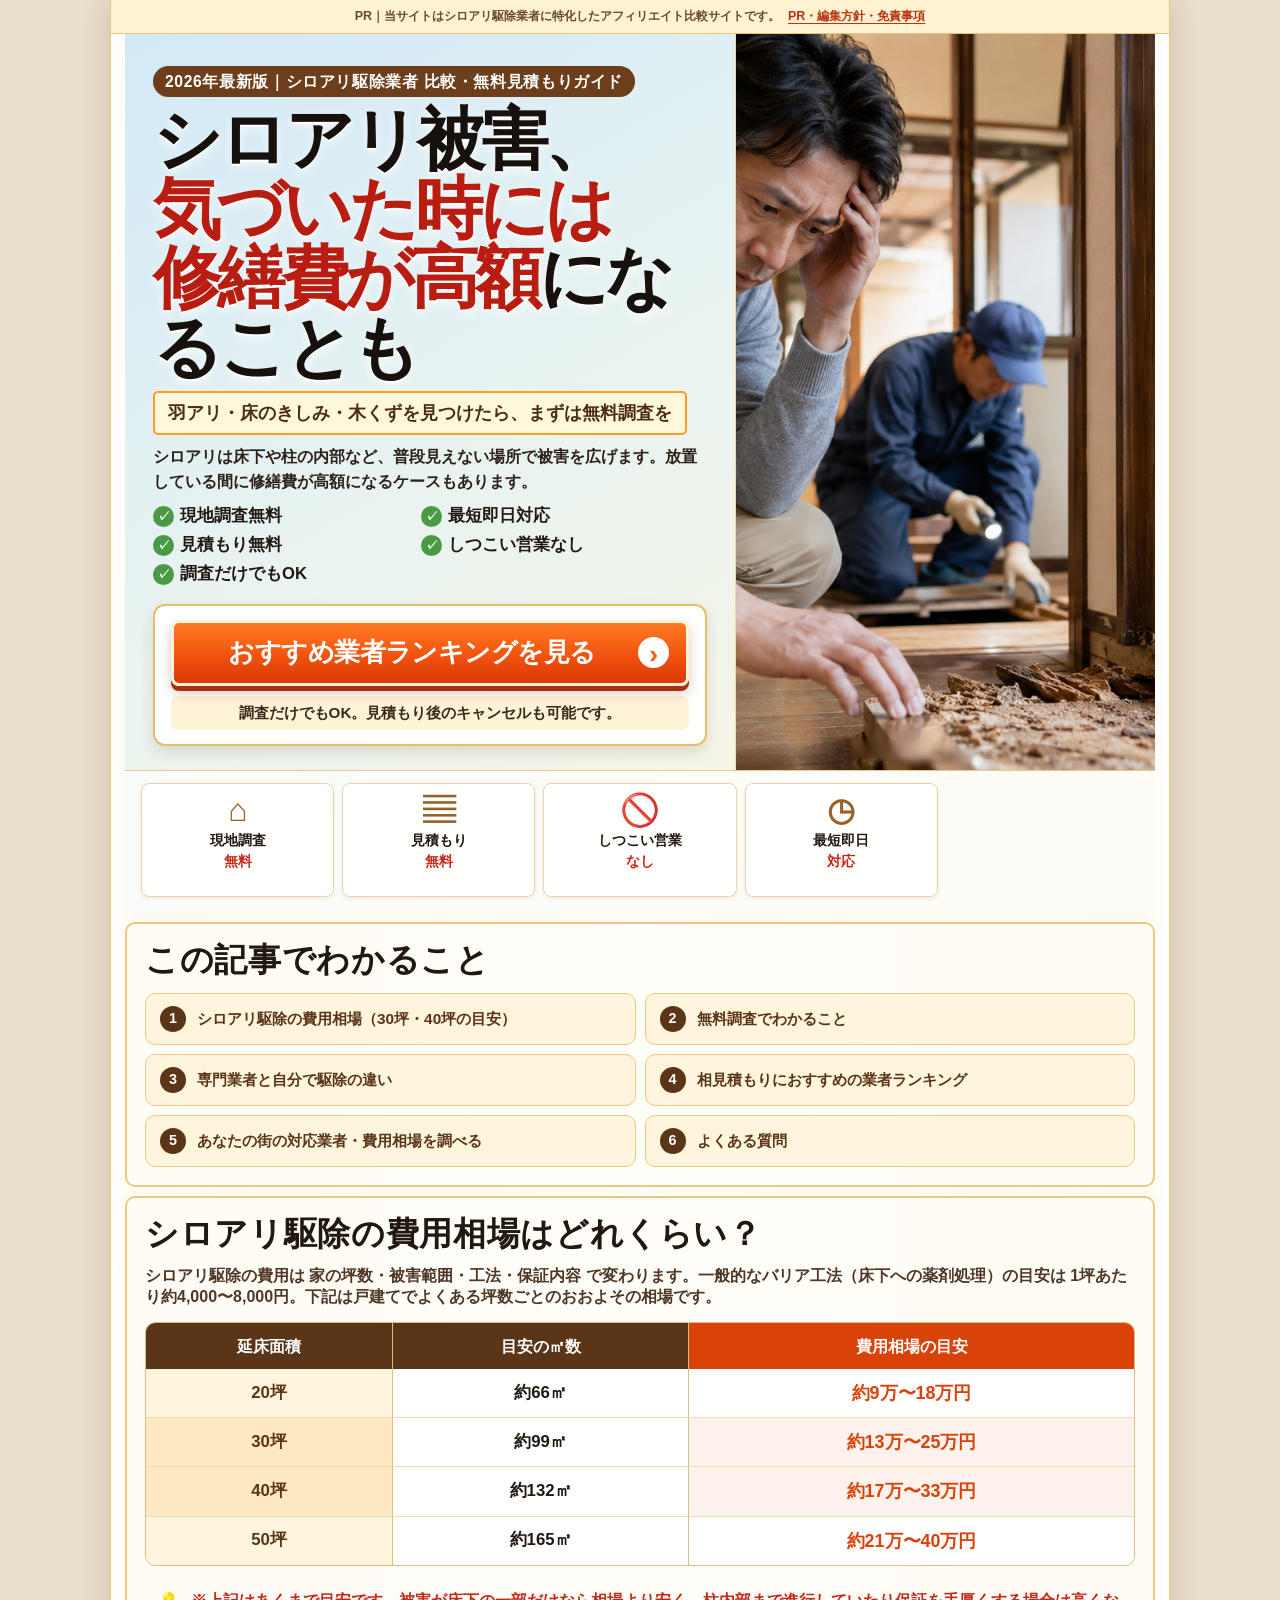
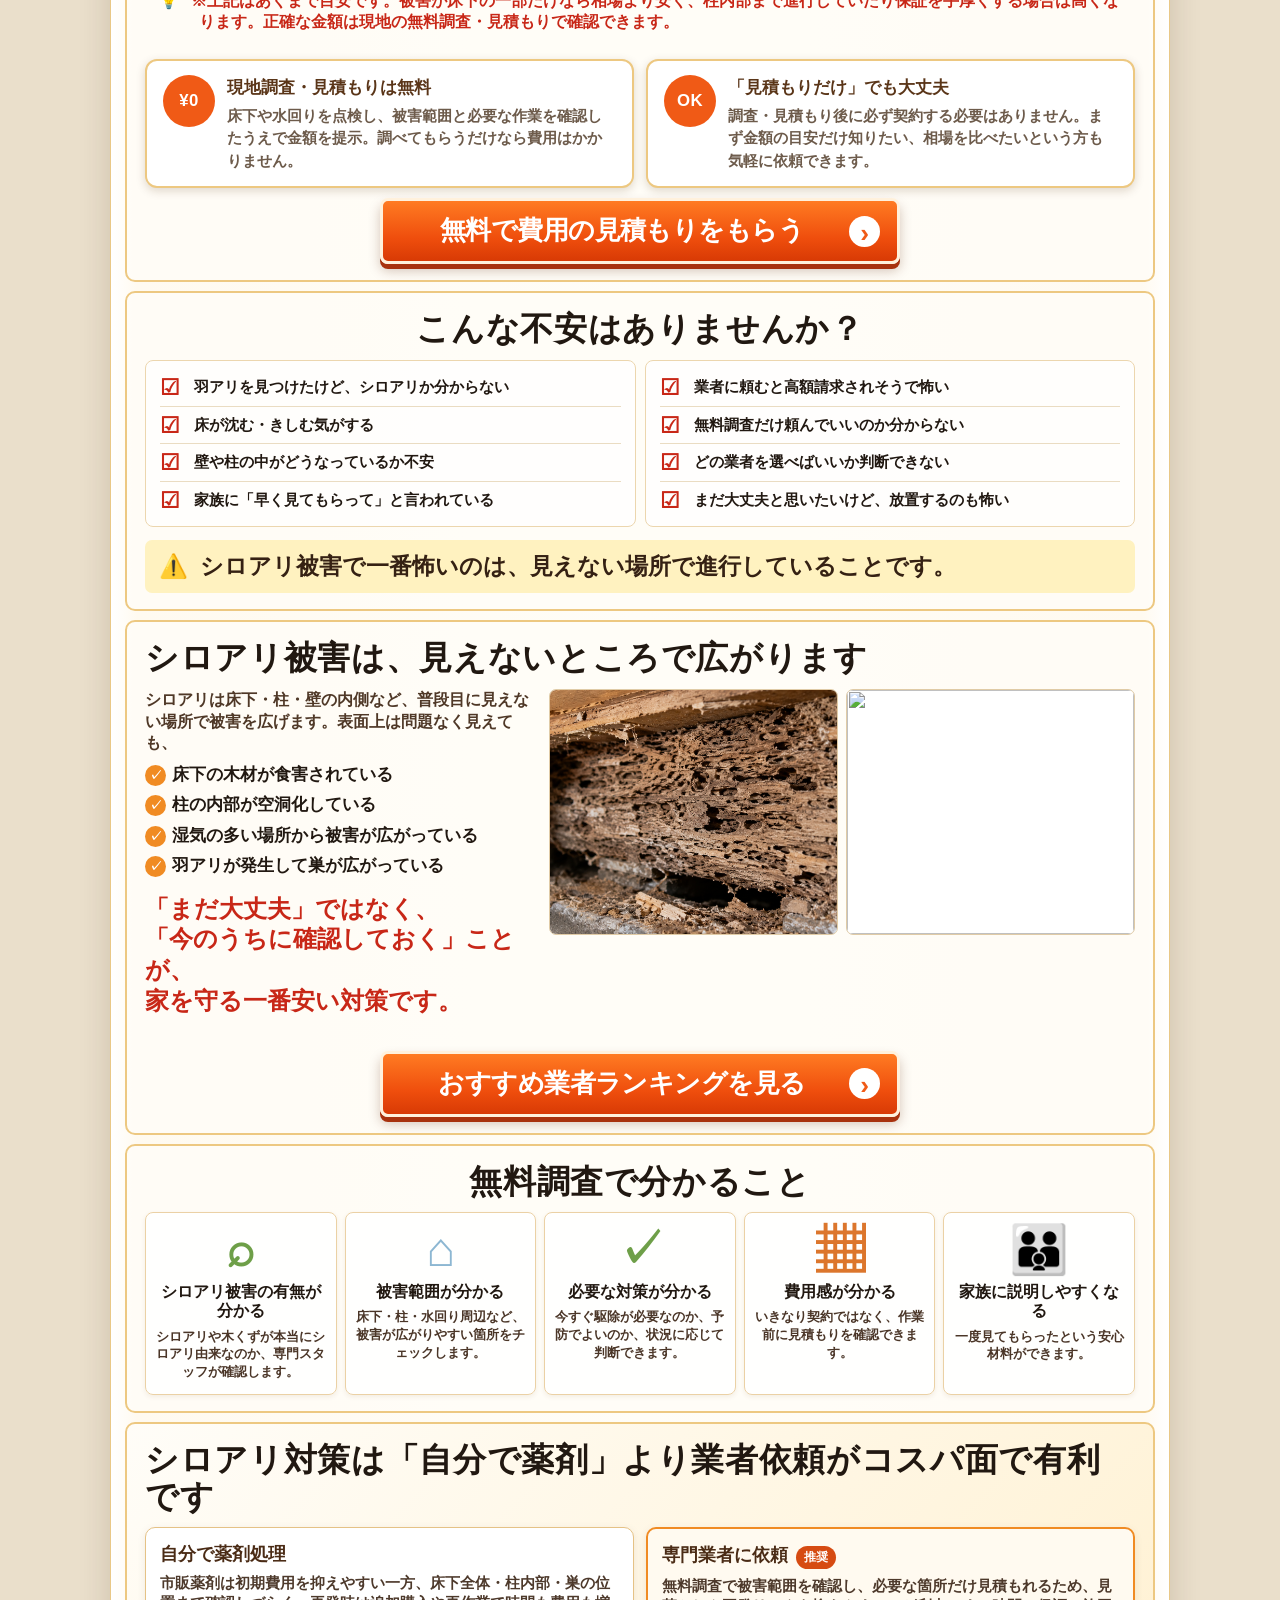
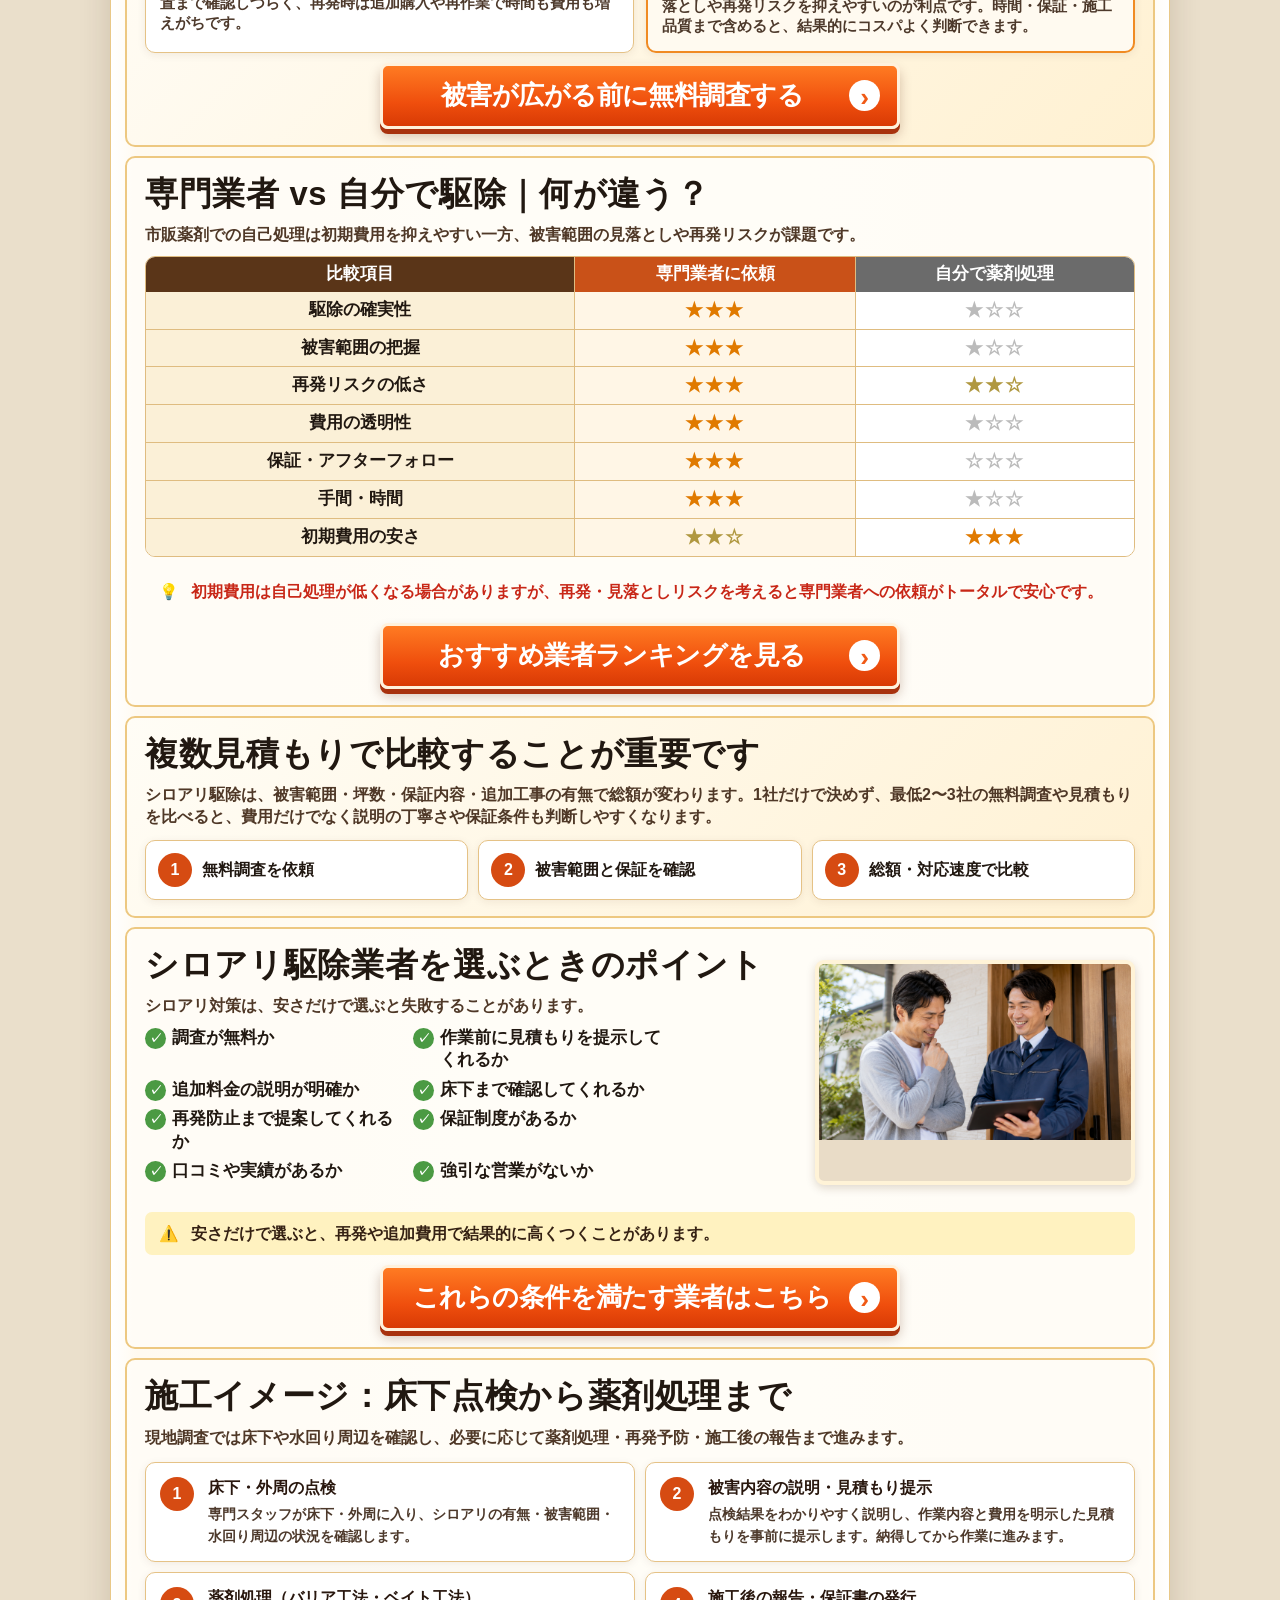
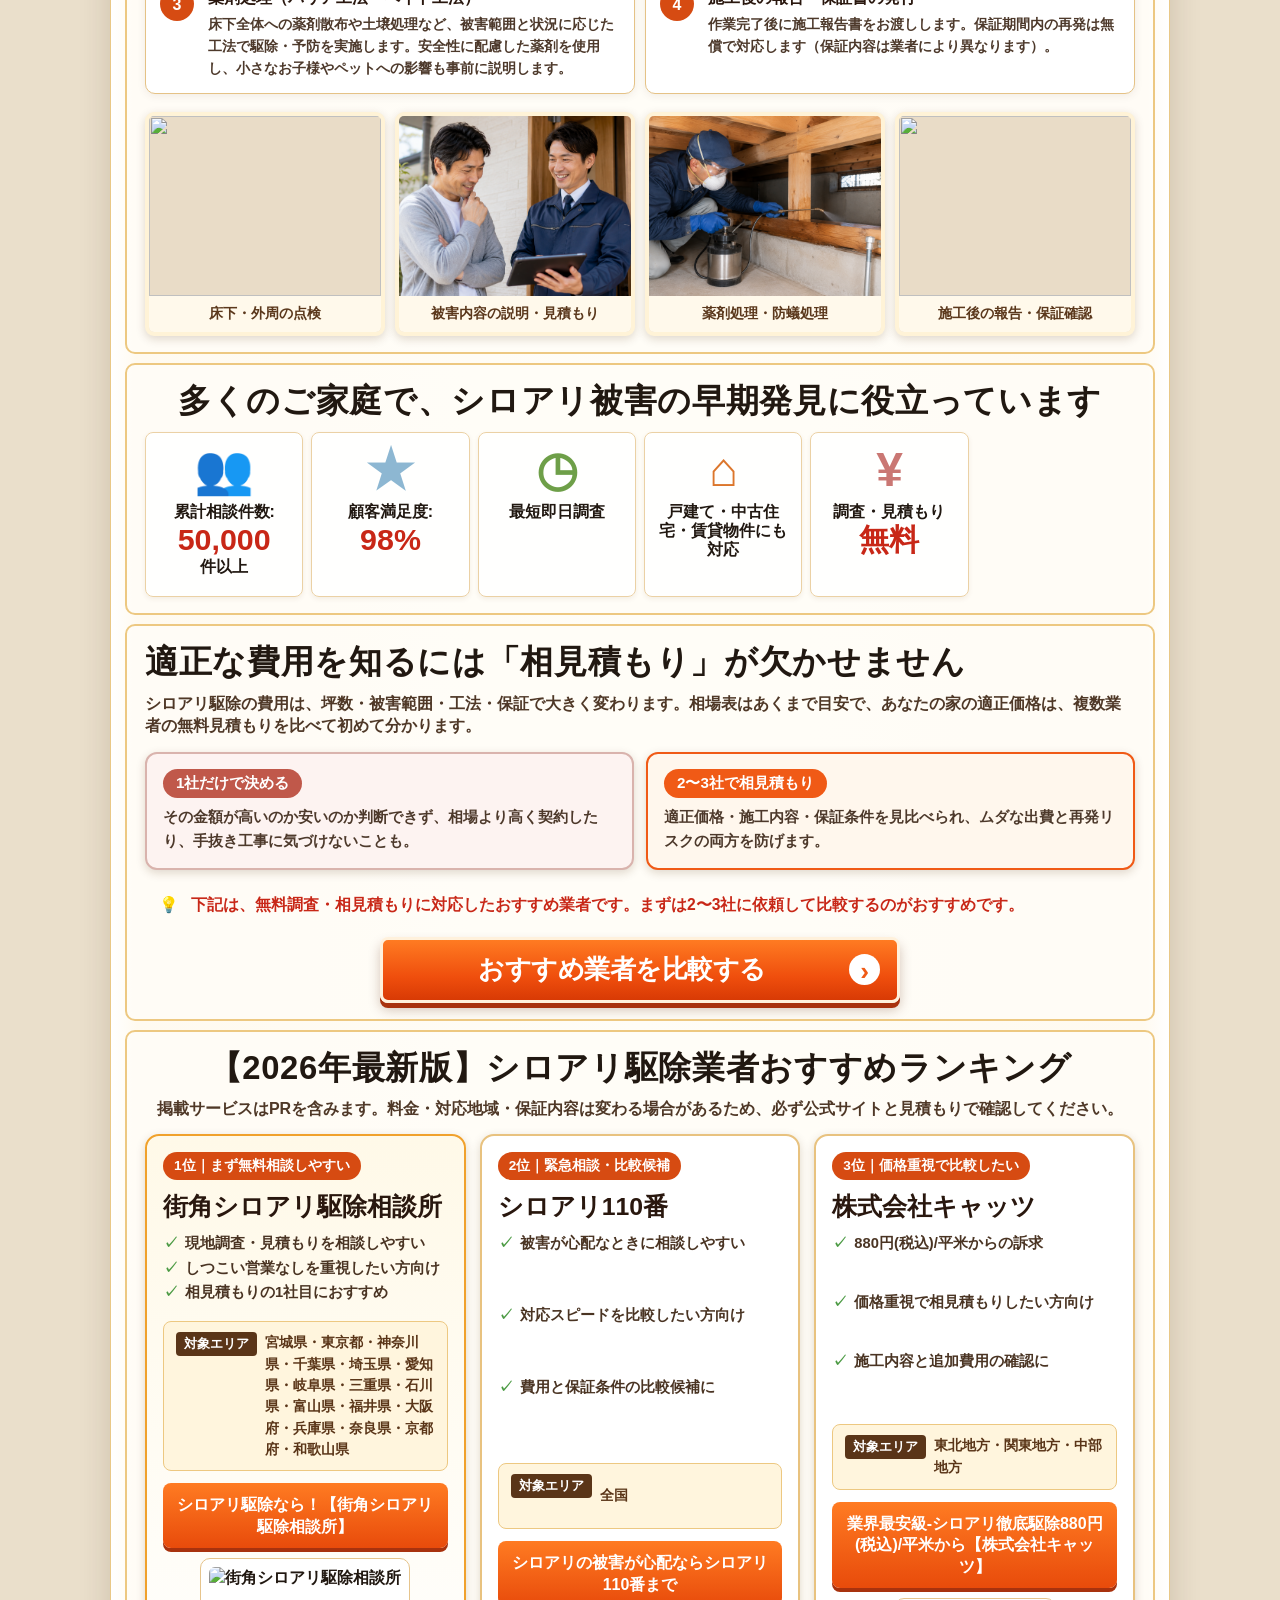
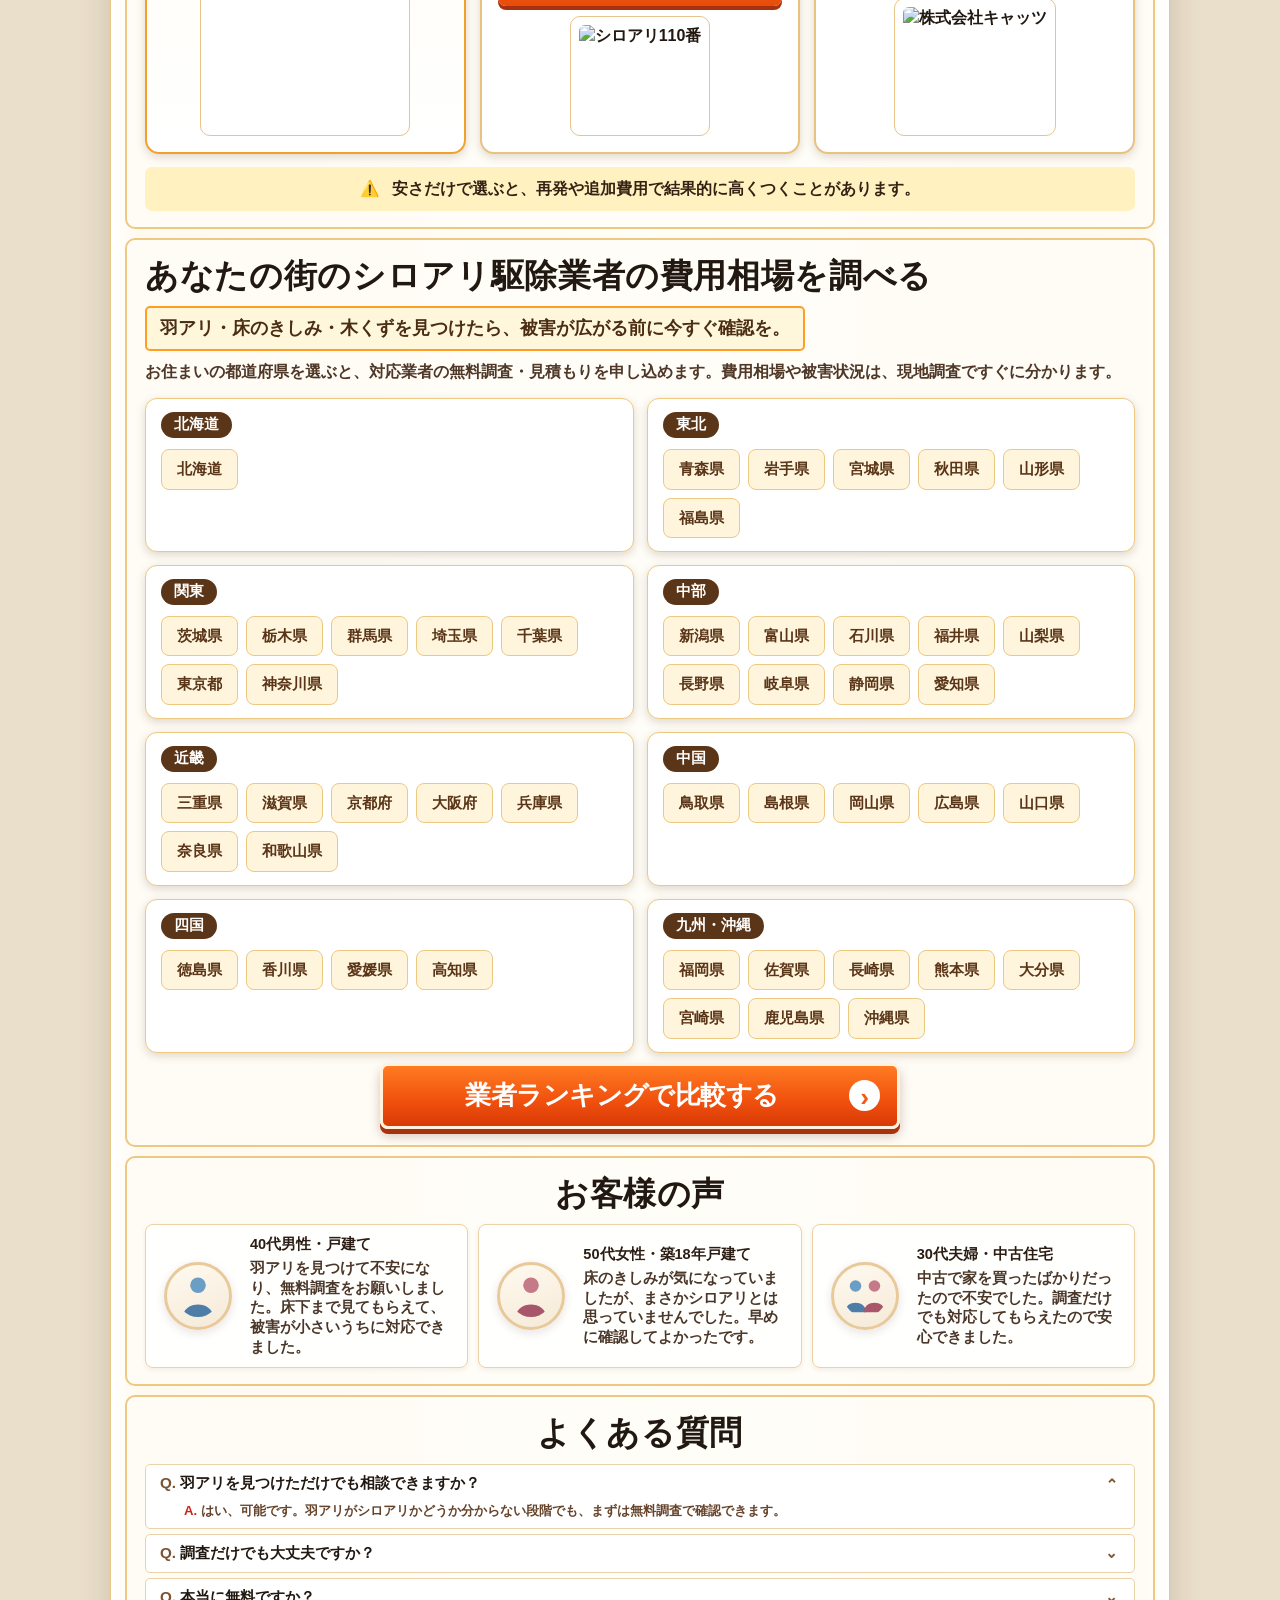
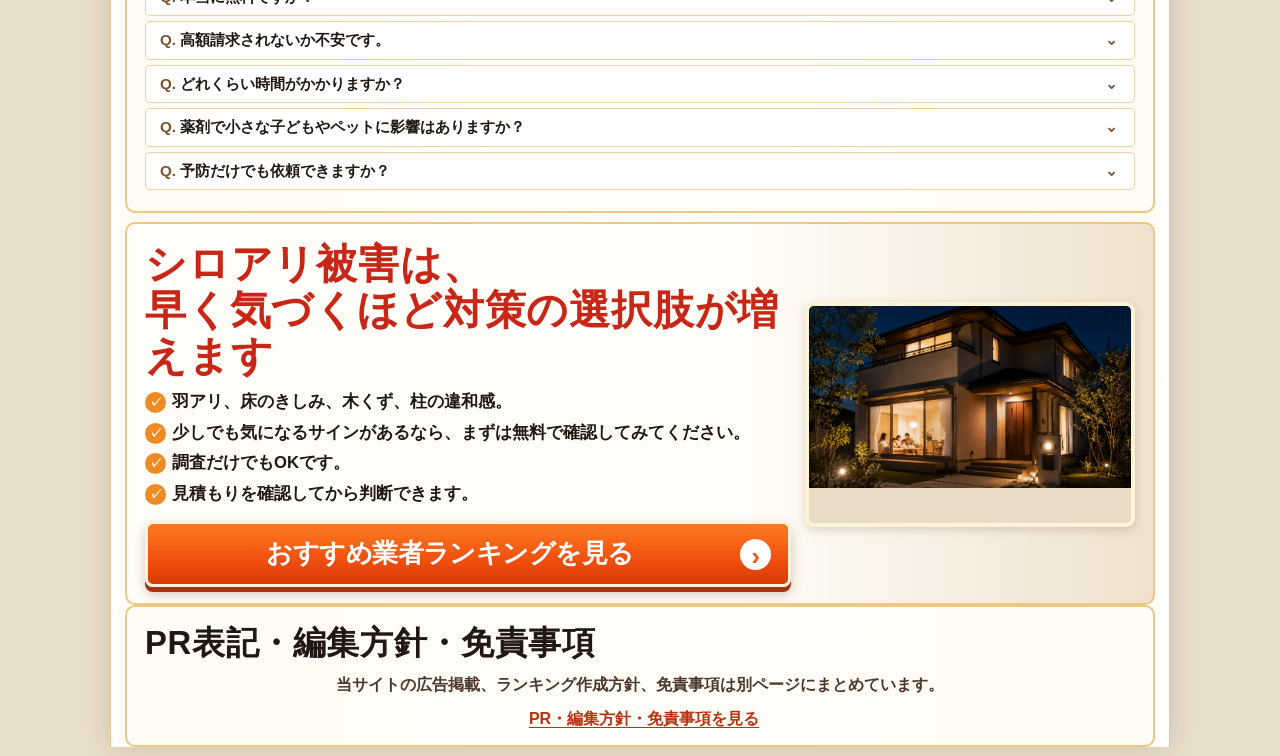
==== commit 99b21aab: "都道府県エリアの凡例と業者リンク先の注釈を削除 アフィリエイト業者の凡例と「どこにつながるか」の注記を全LPから 削除。凡例が無くなったためチップの色分けも統一（リンク先は維持）。  Co-Autho" ====
--- a/index.html
+++ b/index.html
@@ -344,10 +344,6 @@
         <h2 id="area-finder-title">あなたの街のシロアリ駆除業者の費用相場を調べる</h2>
         <p class="lead-box">羽アリ・床のきしみ・木くずを見つけたら、被害が広がる前に今すぐ確認を。</p>
         <p class="body-copy">お住まいの都道府県を選ぶと、対応業者の<b>無料調査・見積もり</b>を申し込めます。費用相場や被害状況は、現地調査ですぐに分かります。</p>
-        <p class="area-legend">
-          <span class="machikado"><i></i>街角シロアリ駆除相談所（対応16都府県）</span>
-          <span class="other"><i></i>シロアリ110番（上記以外・全国対応）</span>
-        </p>
         <div class="area-region-list">
           <div class="area-region">
             <h3>北海道</h3>
@@ -437,7 +433,6 @@
             </ul>
           </div>
         </div>
-        <p class="hint">※都道府県により対応業者が異なります。色付きの地域は街角シロアリ駆除相談所、それ以外はシロアリ110番（全国対応）につながります。最新の対応状況・料金は各公式サイトでご確認ください。</p>
         <a class="cta-button narrow" href="#affiliate-ranking">業者ランキングで比較する</a>
       </section>
 
--- a/styles.css
+++ b/styles.css
@@ -1513,21 +1513,6 @@
 .pref-grid a:hover, .pref-grid a:focus-visible {
   background: var(--orange); color: #fff; transform: translateY(-2px);
 }
-.pref-grid a.machikado {
-  background: #ffe8d3; border-color: var(--orange); color: var(--orange-dark);
-}
-.pref-grid a.machikado:hover, .pref-grid a.machikado:focus-visible {
-  background: var(--orange); color: #fff;
-}
-.area-legend {
-  display: flex; flex-wrap: wrap; gap: 8px 18px;
-  margin: 12px 0 4px; font-size: .85rem; font-weight: 700; color: var(--brown);
-}
-.area-legend span { display: inline-flex; align-items: center; gap: 7px; }
-.area-legend i { width: 15px; height: 15px; border-radius: 4px; }
-.area-legend .machikado i { background: #ffe8d3; border: 1px solid var(--orange); }
-.area-legend .other i { background: #fff5dd; border: 1px solid var(--line); }
-
 /* 目次 */
 .toc-list {
   display: grid; gap: 9px; margin: 14px 0 2px; padding: 0;
